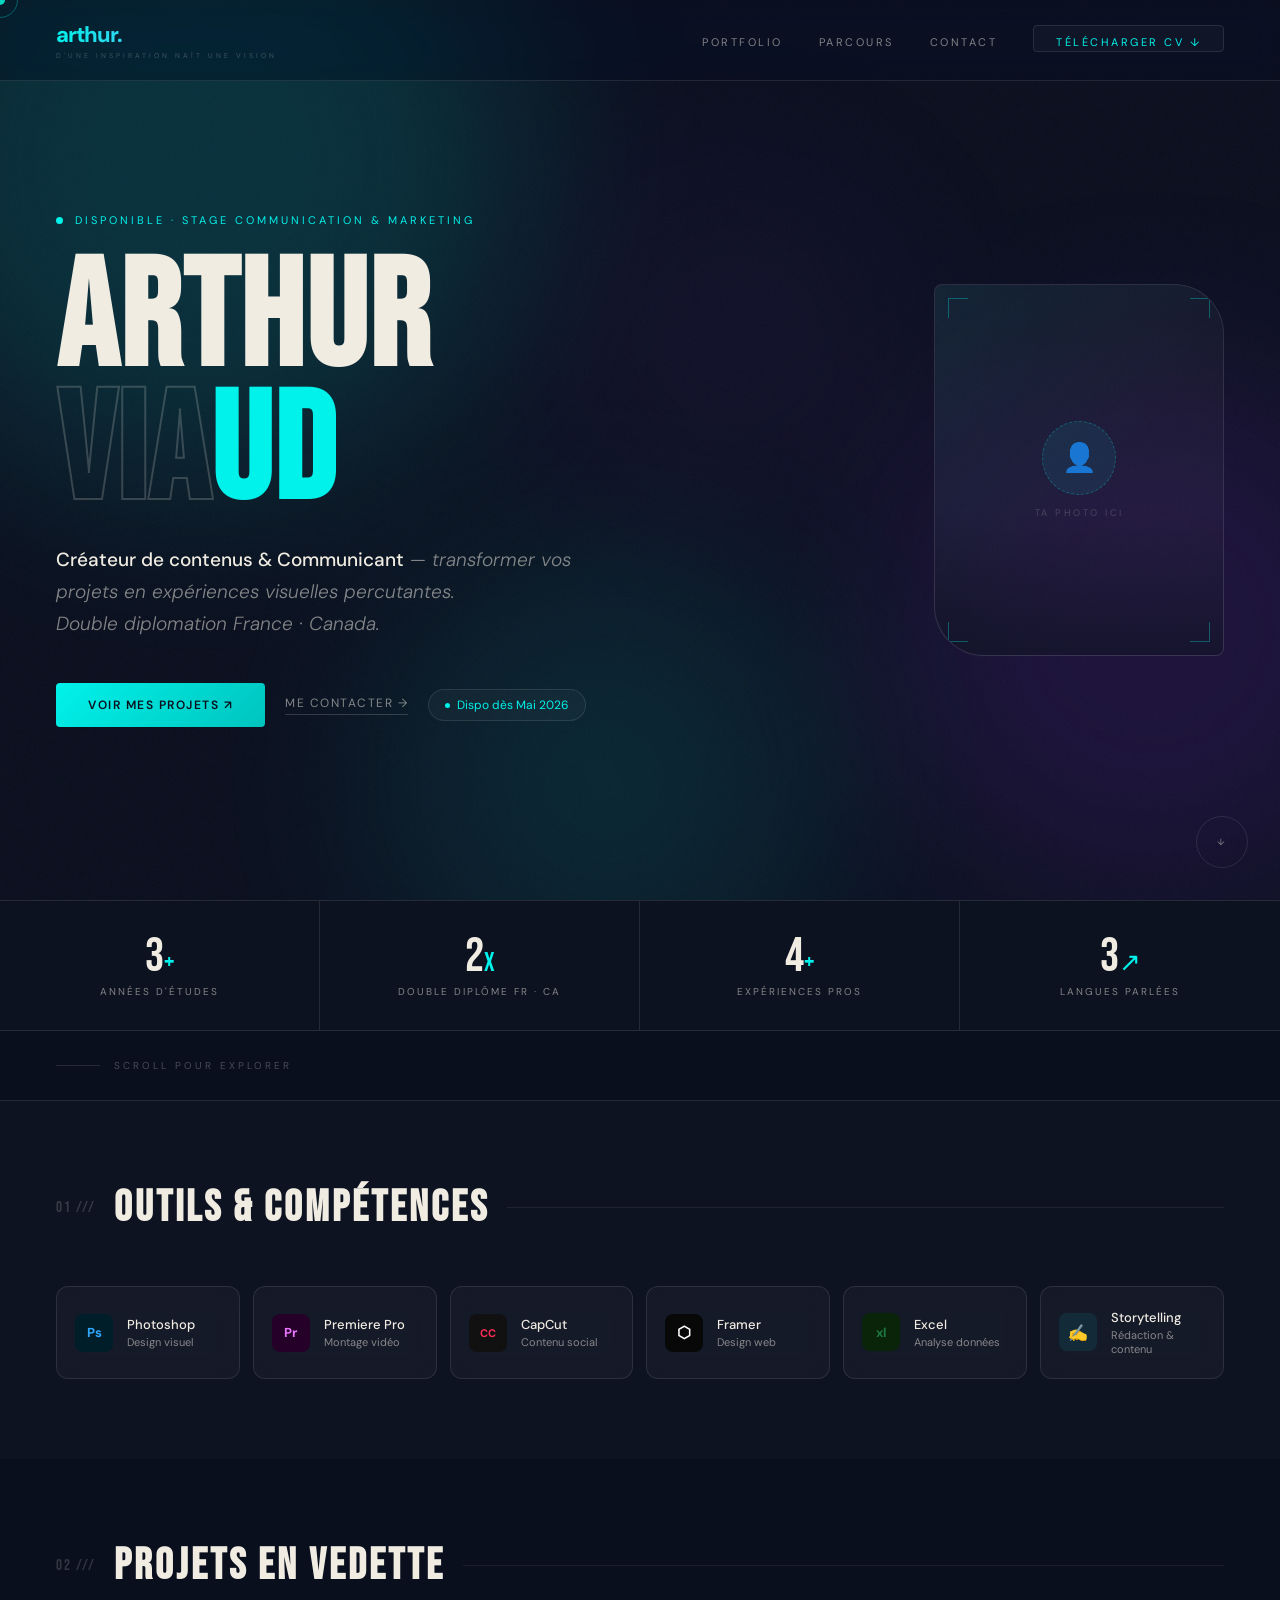
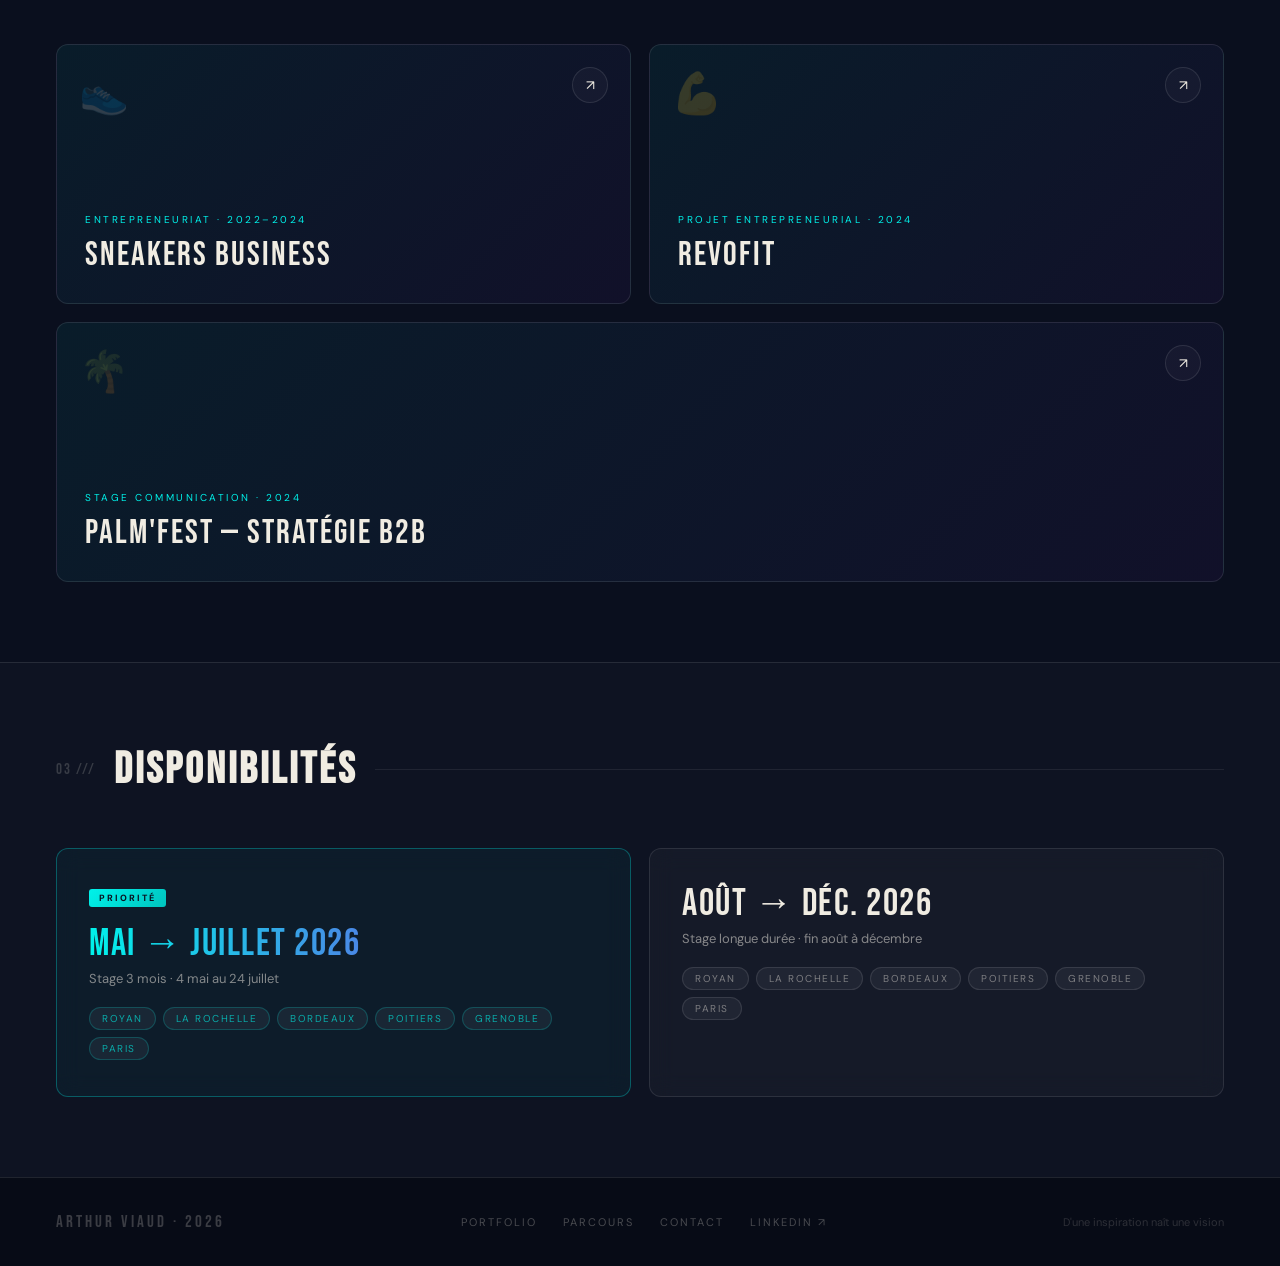
==== index.html @ 606403d3 "Add files via upload" ====
<!DOCTYPE html>
<html lang="fr">
<head>
<script defer src="/_vercel/speed-insights/script.js"></script>
<meta charset="UTF-8">
<meta name="viewport" content="width=device-width, initial-scale=1.0">
<title>Arthur Viaud — Portfolio</title>
<link href="https://fonts.googleapis.com/css2?family=Bebas+Neue&family=DM+Sans:ital,opsz,wght@0,9..40,300;0,9..40,400;0,9..40,500;1,9..40,300&display=swap" rel="stylesheet">
<style>
/* =============================================
   VARIABLES & RESET
============================================= */
*,*::before,*::after{box-sizing:border-box;margin:0;padding:0}
:root{
  --bg:       #0A0F1E;
  --teal:     #00F2EA;
  --mauve:    #8A2BE2;
  --cream:    #F0ECE2;
  --muted:    rgba(240,236,226,0.52);
  --glass-bg: rgba(255,255,255,0.03);
  --glass-bd: 1px solid rgba(255,255,255,0.10);
  --glass-blur: blur(12px);
  --radius:   12px;
}
html{scroll-behavior:smooth}
body{
  background:var(--bg);
  color:var(--cream);
  font-family:'DM Sans',sans-serif;
  min-height:100vh;
  overflow-x:hidden;
  cursor:none;
}

/* =============================================
   CURSOR
============================================= */
.cursor{
  position:fixed;width:10px;height:10px;
  background:var(--teal);border-radius:50%;
  pointer-events:none;z-index:9999;
  transform:translate(-50%,-50%);
  mix-blend-mode:difference;
  transition:width .15s,height .15s;
}
.cursor-ring{
  position:fixed;width:36px;height:36px;
  border:1px solid rgba(0,242,234,0.32);
  border-radius:50%;pointer-events:none;z-index:9998;
  transform:translate(-50%,-50%);
}

/* =============================================
   MESH GRADIENT BACKGROUND
============================================= */
.mesh{
  position:fixed;inset:0;z-index:0;
  overflow:hidden;pointer-events:none;
}
.mesh-blob{
  position:absolute;border-radius:50%;
  filter:blur(100px);opacity:.15;
  animation:meshFloat linear infinite;
}
.mb1{width:640px;height:640px;background:var(--teal);top:-160px;left:-120px;animation-duration:28s}
.mb2{width:540px;height:540px;background:var(--mauve);top:40%;right:-140px;animation-duration:22s;animation-delay:-10s}
.mb3{width:440px;height:440px;background:var(--teal);bottom:-100px;left:30%;animation-duration:35s;animation-delay:-17s;opacity:.10}
.mb4{width:320px;height:320px;background:var(--mauve);top:20%;left:45%;animation-duration:18s;animation-delay:-6s;opacity:.08}
@keyframes meshFloat{
  0%  {transform:translate(0,0) scale(1) rotate(0deg)}
  25% {transform:translate(50px,-70px) scale(1.07) rotate(90deg)}
  50% {transform:translate(-40px,60px) scale(.93) rotate(180deg)}
  75% {transform:translate(65px,30px) scale(1.10) rotate(270deg)}
  100%{transform:translate(0,0) scale(1) rotate(360deg)}
}

/* GRAIN */
.grain{
  position:fixed;inset:0;z-index:1;
  pointer-events:none;opacity:.04;
  background-image:url("data:image/svg+xml,%3Csvg viewBox='0 0 256 256' xmlns='http://www.w3.org/2000/svg'%3E%3Cfilter id='n'%3E%3CfeTurbulence type='fractalNoise' baseFrequency='.85' numOctaves='4' stitchTiles='stitch'/%3E%3C/filter%3E%3Crect width='100%25' height='100%25' filter='url(%23n)'/%3E%3C/svg%3E");
  background-size:180px;
}

/* =============================================
   NAVBAR
============================================= */
nav{
  position:fixed;top:0;left:0;right:0;z-index:500;
  display:flex;align-items:center;justify-content:space-between;
  padding:20px 56px;
  background:rgba(10,15,30,.45);
  backdrop-filter:var(--glass-blur) saturate(1.4);
  border-bottom:var(--glass-bd);
  transition:padding .3s;
}
nav.scrolled{padding:13px 56px}
.logo-block{display:flex;flex-direction:column;gap:2px;text-decoration:none}
.logo-name{
  font-family:'DM Sans',sans-serif;font-size:22px;
  font-weight:800;letter-spacing:-1px;
  background:linear-gradient(105deg,var(--teal),#a78bff,var(--teal));
  background-size:220%;
  -webkit-background-clip:text;-webkit-text-fill-color:transparent;
  background-clip:text;animation:logoShine 5s ease infinite;
}
@keyframes logoShine{0%,100%{background-position:0%}50%{background-position:100%}}
.logo-sub{font-size:7px;letter-spacing:3px;text-transform:uppercase;color:rgba(240,236,226,.25)}
.nav-links{display:flex;gap:36px;list-style:none;align-items:center}
.nav-links a{
  color:var(--muted);text-decoration:none;
  font-size:11px;letter-spacing:2.5px;text-transform:uppercase;
  transition:color .25s;position:relative;padding-bottom:2px;
}
.nav-links a::after{
  content:'';position:absolute;bottom:-3px;left:0;
  width:0;height:1px;background:var(--teal);transition:width .3s;
}
.nav-links a:hover,.nav-links a.active{color:var(--cream)}
.nav-links a:hover::after,.nav-links a.active::after{width:100%}
.nav-links a.active::after{background:linear-gradient(90deg,var(--teal),var(--mauve))}
.nav-cta{
  background:var(--glass-bg);
  border:var(--glass-bd);
  backdrop-filter:var(--glass-blur);
  color:var(--teal)!important;
  padding:9px 22px;border-radius:4px;
  font-size:11px!important;letter-spacing:1.5px;
  transition:background .25s,border-color .25s!important;
}
.nav-cta:hover{
  background:rgba(0,242,234,.12)!important;
  border-color:rgba(0,242,234,.4)!important;
}
.nav-cta::after{display:none!important}
/* Hamburger */
.hamburger{display:none;flex-direction:column;gap:5px;cursor:pointer;background:none;border:none;padding:4px}
.hamburger span{display:block;width:24px;height:1.5px;background:var(--cream);transition:.3s}
.mobile-menu{
  display:none;position:fixed;inset:0;
  background:rgba(10,15,30,.97);backdrop-filter:var(--glass-blur);
  z-index:490;flex-direction:column;align-items:center;justify-content:center;gap:40px;
}
.mobile-menu.open{display:flex}
.mobile-menu a{
  font-family:'Bebas Neue',sans-serif;font-size:56px;
  letter-spacing:3px;color:var(--cream);text-decoration:none;transition:color .25s;
}
.mobile-menu a:hover{color:var(--teal)}
.mob-close{position:absolute;top:28px;right:28px;background:none;border:none;color:var(--muted);font-size:26px;cursor:pointer;opacity:.6}

/* =============================================
   SCROLL INDICATOR (morphing circle)
============================================= */
.scroll-indicator{
  position:fixed;bottom:32px;right:32px;z-index:400;
  width:52px;height:52px;cursor:pointer;
}
.si-track{
  position:absolute;inset:0;border-radius:50%;
  border:1px solid rgba(255,255,255,.1);
}
.si-fill{
  position:absolute;inset:0;border-radius:50%;
  background:conic-gradient(var(--teal) 0%, var(--mauve) var(--pct,0%), transparent var(--pct,0%));
  transition:border-radius .6s ease;
  opacity:.85;
}
.si-label{
  position:absolute;inset:0;display:flex;align-items:center;justify-content:center;
  font-size:9px;letter-spacing:1.5px;text-transform:uppercase;color:var(--muted);
}

/* =============================================
   SCROLL REVEAL
============================================= */
.reveal{
  opacity:0;transform:translateY(32px);
  transition:opacity .7s ease,transform .7s ease;
}
.reveal.visible{opacity:1;transform:translateY(0)}

/* =============================================
   HERO
============================================= */
.hero{
  position:relative;z-index:10;
  min-height:100vh;
  display:flex;align-items:center;
  padding:110px 56px 70px;
}
.hero-wrap{
  max-width:1280px;width:100%;margin:0 auto;
  display:grid;grid-template-columns:1fr 290px;
  gap:72px;align-items:center;
}
.h-eyebrow{
  display:flex;align-items:center;gap:12px;
  margin-bottom:28px;opacity:0;
  animation:riseUp .7s ease forwards .2s;
}
.e-dot{
  width:7px;height:7px;border-radius:50%;
  background:var(--teal);animation:pulseDot 2s ease infinite;
}
@keyframes pulseDot{
  0%,100%{box-shadow:0 0 0 0 rgba(0,242,234,.55)}
  50%{box-shadow:0 0 0 8px rgba(0,242,234,0)}
}
.e-txt{font-size:11px;letter-spacing:3px;text-transform:uppercase;color:var(--teal)}
.hero-name{
  font-family:'Bebas Neue',sans-serif;
  font-size:clamp(84px,12vw,152px);
  line-height:.87;letter-spacing:2px;
  opacity:0;animation:riseUp .85s ease forwards .38s;
}
.hn-solid{color:var(--cream)}
.hn-stroke{-webkit-text-stroke:2px rgba(240,236,226,.2);color:transparent}
.hn-teal{color:var(--teal)}
.hero-tagline{
  font-size:clamp(15px,1.6vw,19px);
  font-weight:300;font-style:italic;
  color:var(--muted);line-height:1.7;
  max-width:520px;margin-top:24px;
  opacity:0;animation:riseUp .85s ease forwards .56s;
}
.hero-tagline strong{font-style:normal;font-weight:500;color:var(--cream)}
.hero-btns{
  margin-top:42px;display:flex;
  align-items:center;gap:20px;flex-wrap:wrap;
  opacity:0;animation:riseUp .85s ease forwards .74s;
}
.btn-primary{
  display:inline-flex;align-items:center;gap:9px;
  background:linear-gradient(135deg,var(--teal),#00c4be);
  color:#0A0F1E;padding:14px 32px;font-size:12px;
  font-weight:600;letter-spacing:1.5px;text-transform:uppercase;
  text-decoration:none;border-radius:4px;border:none;
  transition:transform .22s,box-shadow .3s;cursor:pointer;
  font-family:'DM Sans',sans-serif;
}
.btn-primary:hover{transform:translateY(-3px);box-shadow:0 18px 40px rgba(0,242,234,.25)}
.btn-ghost{
  display:inline-flex;align-items:center;gap:8px;
  color:var(--muted);font-size:12px;letter-spacing:1.5px;
  text-transform:uppercase;text-decoration:none;
  border-bottom:1px solid rgba(240,236,226,.18);
  padding-bottom:3px;transition:color .22s,border-color .22s;
  font-family:'DM Sans',sans-serif;
}
.btn-ghost:hover{color:var(--cream);border-color:rgba(240,236,226,.5)}
.dispo-pill{
  display:inline-flex;align-items:center;gap:7px;
  background:var(--glass-bg);border:var(--glass-bd);
  backdrop-filter:var(--glass-blur);
  padding:7px 16px;border-radius:100px;
  font-size:12px;color:var(--teal);
}
.dp-dot{width:5px;height:5px;border-radius:50%;background:var(--teal);animation:pulseDot 2s ease infinite .4s}

/* PHOTO */
.photo-zone{opacity:0;animation:riseUp .9s ease forwards .48s}
.photo-frame{
  width:100%;aspect-ratio:.78;
  border-radius:8px 50px 8px 50px;
  background:var(--glass-bg);
  border:var(--glass-bd);
  backdrop-filter:var(--glass-blur);
  display:flex;flex-direction:column;align-items:center;justify-content:center;gap:14px;
  position:relative;overflow:hidden;
}
.photo-frame img{
  position:absolute;inset:0;width:100%;height:100%;
  object-fit:cover;object-position:center top;
}
.photo-frame::before{
  content:'';position:absolute;inset:0;
  background:linear-gradient(135deg,rgba(0,242,234,.06),transparent 55%);
  z-index:1;pointer-events:none;
}
.photo-frame::after{
  content:'';position:absolute;bottom:0;left:0;right:0;height:38%;
  background:linear-gradient(to top,rgba(10,15,30,.55),transparent);
  z-index:1;pointer-events:none;
}
.ph-ph{display:flex;flex-direction:column;align-items:center;gap:12px;z-index:2}
.ph-icon{
  width:74px;height:74px;border-radius:50%;
  background:rgba(0,242,234,.08);
  border:1px dashed rgba(0,242,234,.28);
  display:flex;align-items:center;justify-content:center;font-size:28px;
}
.ph-lbl{font-size:9.5px;letter-spacing:2.5px;text-transform:uppercase;color:rgba(240,236,226,.2)}
.corner{position:absolute;width:20px;height:20px;border-color:var(--teal);border-style:solid;opacity:.32;z-index:2}
.c-tl{top:13px;left:13px;border-width:1px 0 0 1px}
.c-tr{top:13px;right:13px;border-width:1px 1px 0 0}
.c-bl{bottom:13px;left:13px;border-width:0 0 1px 1px}
.c-br{bottom:13px;right:13px;border-width:0 1px 1px 0}

/* =============================================
   STATS BAR
============================================= */
.stats-bar{
  position:relative;z-index:10;
  display:grid;grid-template-columns:repeat(4,1fr);
  border-top:var(--glass-bd);border-bottom:var(--glass-bd);
  background:rgba(255,255,255,.015);
  opacity:0;animation:riseUp .8s ease forwards .92s;
}
.stat-item{
  padding:32px 0;text-align:center;
  border-right:var(--glass-bd);
}
.stat-item:last-child{border-right:none}
.stat-n{
  font-family:'Bebas Neue',sans-serif;font-size:48px;line-height:1;color:var(--cream);
}
.stat-n em{font-style:normal;font-size:26px;color:var(--teal)}
.stat-l{font-size:10px;letter-spacing:2px;text-transform:uppercase;color:var(--muted);margin-top:4px}

/* =============================================
   SCROLL CARET
============================================= */
.scroll-caret{
  position:relative;z-index:10;padding:28px 56px;
  display:flex;align-items:center;gap:14px;
  opacity:0;animation:riseUp .8s ease forwards 1.1s;
}
.sc-line{
  width:44px;height:1px;background:rgba(240,236,226,.12);
  position:relative;overflow:hidden;
}
.sc-line::after{
  content:'';position:absolute;top:0;left:-100%;
  width:100%;height:1px;background:var(--teal);animation:lineSweep 2.6s ease infinite;
}
@keyframes lineSweep{0%{left:-100%}50%{left:100%}100%{left:100%}}
.sc-lbl{font-size:10px;letter-spacing:3px;text-transform:uppercase;color:rgba(240,236,226,.27)}

/* =============================================
   SECTION UTILITY
============================================= */
.section{position:relative;z-index:10;padding:80px 56px}
.s-alt{background:rgba(255,255,255,.018);border-top:var(--glass-bd)}
.s-head{display:flex;align-items:center;gap:18px;margin-bottom:52px}
.s-num{font-family:'Bebas Neue',sans-serif;font-size:15px;color:rgba(240,236,226,.18);letter-spacing:2px}
.s-title{font-family:'Bebas Neue',sans-serif;font-size:44px;letter-spacing:3px}
.s-rule{flex:1;height:1px;background:rgba(255,255,255,.07)}

/* =============================================
   GLASSMORPHISM CARD
============================================= */
.glass-card{
  background:var(--glass-bg);
  border:var(--glass-bd);
  backdrop-filter:var(--glass-blur);
  border-radius:var(--radius);
  padding:28px 26px;
  transition:background .3s,border-color .3s,transform .3s;
}
.glass-card:hover{
  background:rgba(255,255,255,.05);
  border-color:rgba(0,242,234,.25);
  transform:translateY(-4px);
}

/* =============================================
   TOOLS GRID
============================================= */
.tools-grid{display:grid;grid-template-columns:repeat(auto-fill,minmax(170px,1fr));gap:13px}
.tool-card{
  display:flex;align-items:center;gap:14px;padding:22px 18px;
}
.tl{
  width:38px;height:38px;border-radius:8px;
  display:flex;align-items:center;justify-content:center;
  font-weight:700;font-size:13px;flex-shrink:0;
}
.tl-ps{background:#001e2a;color:#31a8ff}
.tl-pr{background:#250028;color:#ea77ff}
.tl-cc{background:#111;color:#fe2c55;font-size:11px}
.tl-fr{background:#080808;color:#fff;font-size:16px}
.tl-xl{background:#0a240a;color:#1d7a42}
.tl-st{background:rgba(0,242,234,.08);color:var(--teal);font-size:16px}
.tool-name{font-size:13px;font-weight:500;color:var(--cream)}
.tool-cat{font-size:11px;color:var(--muted);margin-top:2px}

/* =============================================
   DISPO CARDS
============================================= */
.dispo-grid{display:grid;grid-template-columns:1fr 1fr;gap:18px}
.dispo-card{padding:36px 32px}
.dispo-card.prime{border-color:rgba(0,242,234,.3);background:rgba(0,242,234,.04)}
.d-badge{
  display:inline-block;background:linear-gradient(135deg,var(--teal),#00c4be);
  color:#0A0F1E;font-size:9px;letter-spacing:2px;
  text-transform:uppercase;font-weight:700;padding:3px 10px;
  border-radius:3px;margin-bottom:18px;
}
.d-date{
  font-family:'Bebas Neue',sans-serif;font-size:38px;
  letter-spacing:1.5px;line-height:1;color:var(--cream);
}
.dispo-card.prime .d-date{
  background:linear-gradient(90deg,var(--teal),var(--mauve));
  -webkit-background-clip:text;-webkit-text-fill-color:transparent;background-clip:text;
}
.d-dur{font-size:13px;color:var(--muted);margin-top:6px;line-height:1.5}
.d-locs{margin-top:18px;display:flex;flex-wrap:wrap;gap:7px}
.loc-tag{
  font-size:10px;letter-spacing:1.5px;text-transform:uppercase;
  padding:4px 12px;border-radius:100px;
  background:rgba(255,255,255,.05);
  color:rgba(240,236,226,.45);
  border:var(--glass-bd);
}
.dispo-card.prime .loc-tag{border-color:rgba(0,242,234,.2);color:rgba(0,242,234,.65)}

/* =============================================
   PORTFOLIO TEASER (project cards on home)
============================================= */
.proj-grid{display:grid;grid-template-columns:1fr 1fr;gap:18px}
.proj-card{
  position:relative;overflow:hidden;
  min-height:260px;border-radius:var(--radius);
  display:flex;flex-direction:column;justify-content:flex-end;
  padding:28px;cursor:pointer;
  background:linear-gradient(135deg,rgba(0,242,234,.06),rgba(138,43,226,.06));
  border:var(--glass-bd);transition:transform .3s,border-color .3s;
  text-decoration:none;
}
.proj-card:hover{transform:translateY(-5px);border-color:rgba(0,242,234,.25)}
.proj-card:nth-child(3){grid-column:1/-1}
.proj-tag{font-size:10px;letter-spacing:2.5px;text-transform:uppercase;color:var(--teal);margin-bottom:8px}
.proj-title{font-family:'Bebas Neue',sans-serif;font-size:34px;letter-spacing:2px;color:var(--cream)}
.proj-arrow{
  position:absolute;top:22px;right:22px;
  width:36px;height:36px;border-radius:50%;
  border:var(--glass-bd);display:flex;align-items:center;justify-content:center;
  font-size:14px;color:var(--cream);background:var(--glass-bg);
  transition:background .25s,border-color .25s;
}
.proj-card:hover .proj-arrow{background:var(--teal);border-color:var(--teal);color:#0A0F1E}
.proj-emoji{position:absolute;top:22px;left:22px;font-size:40px;opacity:.18}

/* =============================================
   FOOTER
============================================= */
footer{
  position:relative;z-index:10;padding:34px 56px;
  border-top:var(--glass-bd);
  display:flex;justify-content:space-between;align-items:center;
  background:rgba(0,0,0,.25);
}
.f-logo{font-family:'Bebas Neue',sans-serif;font-size:17px;letter-spacing:3px;color:rgba(240,236,226,.22)}
.f-links{display:flex;gap:26px}
.f-links a{font-size:11px;letter-spacing:2px;text-transform:uppercase;color:rgba(240,236,226,.28);text-decoration:none;transition:color .22s}
.f-links a:hover{color:var(--teal)}
.f-copy{font-size:11px;color:rgba(240,236,226,.16)}

@keyframes riseUp{from{opacity:0;transform:translateY(30px)}to{opacity:1;transform:translateY(0)}}

/* =============================================
   RESPONSIVE
============================================= */
@media(max-width:900px){
  nav{padding:16px 24px}
  .nav-links{display:none}
  .hamburger{display:flex}
  .hero{padding:90px 24px 52px}
  .hero-wrap{grid-template-columns:1fr;gap:44px}
  .photo-zone{max-width:260px;margin:0 auto}
  .stats-bar{grid-template-columns:repeat(2,1fr)}
  .stat-item{border-bottom:var(--glass-bd)}
  .stat-item:nth-child(odd){border-right:var(--glass-bd)}
  .stat-item:nth-child(even){border-right:none}
  .section{padding:60px 24px}
  .dispo-grid,.proj-grid{grid-template-columns:1fr}
  .proj-card:nth-child(3){grid-column:auto}
  footer{flex-direction:column;gap:14px;text-align:center;padding:26px 24px}
  .scroll-caret{padding:22px 24px}
  nav.scrolled{padding:12px 24px}
}
</style>
</head>
<body>

<div class="cursor" id="cur"></div>
<div class="cursor-ring" id="ring"></div>
<div class="mesh">
  <div class="mesh-blob mb1"></div><div class="mesh-blob mb2"></div>
  <div class="mesh-blob mb3"></div><div class="mesh-blob mb4"></div>
</div>
<div class="grain"></div>

<!-- SCROLL INDICATOR -->
<div class="scroll-indicator" id="scrollInd" title="Haut de page">
  <div class="si-track"></div>
  <div class="si-fill" id="siFill"></div>
  <div class="si-label" id="siLabel">↑</div>
</div>

<!-- MOBILE MENU -->
<div class="mobile-menu" id="mobileMenu">
  <button class="mob-close" onclick="closeMob()">✕</button>
  <a href="portfolio.html" onclick="closeMob()">Portfolio</a>
  <a href="parcours.html" onclick="closeMob()">Parcours</a>
  <a href="contact.html" onclick="closeMob()">Contact</a>
</div>

<!-- NAV -->
<nav id="nav">
  <a href="index.html" class="logo-block">
    <span class="logo-name">arthur.</span>
    <span class="logo-sub">D'une inspiration naît une vision</span>
  </a>
  <ul class="nav-links">
    <li><a href="portfolio.html">Portfolio</a></li>
    <li><a href="parcours.html">Parcours</a></li>
    <li><a href="contact.html">Contact</a></li>
    <li><a href="cv-arthur-viaud.pdf" class="nav-cta" download>Télécharger CV ↓</a></li>
  </ul>
  <button class="hamburger" onclick="toggleMob()">
    <span></span><span></span><span></span>
  </button>
</nav>

<!-- ==================== HERO ==================== -->
<section class="hero">
  <div class="hero-wrap">
    <div>
      <div class="h-eyebrow">
        <div class="e-dot"></div>
        <span class="e-txt">Disponible · Stage Communication & Marketing</span>
      </div>
      <h1 class="hero-name">
        <span class="hn-solid">Arthur</span><br>
        <span class="hn-stroke">Via</span><span class="hn-teal">ud</span>
      </h1>
      <p class="hero-tagline">
        <strong>Créateur de contenus & Communicant</strong> — transformer vos projets
        en expériences visuelles percutantes.<br>Double diplomation France · Canada.
      </p>
      <div class="hero-btns">
        <a href="portfolio.html" class="btn-primary">Voir mes projets ↗</a>
        <a href="contact.html" class="btn-ghost">Me contacter →</a>
        <div class="dispo-pill"><div class="dp-dot"></div>Dispo dès Mai 2026</div>
      </div>
    </div>
    <!-- PHOTO ZONE — remplace le commentaire par <img src="ta-photo.jpg" alt="Arthur Viaud"> -->
    <div class="photo-zone">
      <div class="photo-frame">
        <div class="corner c-tl"></div><div class="corner c-tr"></div>
        <div class="corner c-bl"></div><div class="corner c-br"></div>
        <div class="ph-ph">
          <div class="ph-icon">👤</div>
          <span class="ph-lbl">Ta photo ici</span>
        </div>
      </div>
    </div>
  </div>
</section>

<!-- STATS -->
<div class="stats-bar">
  <div class="stat-item"><div class="stat-n">3<em>+</em></div><div class="stat-l">Années d'études</div></div>
  <div class="stat-item"><div class="stat-n">2<em>x</em></div><div class="stat-l">Double diplôme FR · CA</div></div>
  <div class="stat-item"><div class="stat-n">4<em>+</em></div><div class="stat-l">Expériences pros</div></div>
  <div class="stat-item"><div class="stat-n">3<em>↗</em></div><div class="stat-l">Langues parlées</div></div>
</div>
<div class="scroll-caret"><div class="sc-line"></div><span class="sc-lbl">Scroll pour explorer</span></div>

<!-- ==================== OUTILS ==================== -->
<section class="section s-alt">
  <div class="s-head">
    <span class="s-num">01 ///</span>
    <h2 class="s-title">Outils & Compétences</h2>
    <div class="s-rule"></div>
  </div>
  <div class="tools-grid">
    <div class="glass-card tool-card reveal"><div class="tl tl-ps">Ps</div><div><div class="tool-name">Photoshop</div><div class="tool-cat">Design visuel</div></div></div>
    <div class="glass-card tool-card reveal"><div class="tl tl-pr">Pr</div><div><div class="tool-name">Premiere Pro</div><div class="tool-cat">Montage vidéo</div></div></div>
    <div class="glass-card tool-card reveal"><div class="tl tl-cc">CC</div><div><div class="tool-name">CapCut</div><div class="tool-cat">Contenu social</div></div></div>
    <div class="glass-card tool-card reveal"><div class="tl tl-fr">⬡</div><div><div class="tool-name">Framer</div><div class="tool-cat">Design web</div></div></div>
    <div class="glass-card tool-card reveal"><div class="tl tl-xl">xl</div><div><div class="tool-name">Excel</div><div class="tool-cat">Analyse données</div></div></div>
    <div class="glass-card tool-card reveal"><div class="tl tl-st">✍</div><div><div class="tool-name">Storytelling</div><div class="tool-cat">Rédaction & contenu</div></div></div>
  </div>
</section>

<!-- ==================== PROJETS TEASER ==================== -->
<section class="section">
  <div class="s-head">
    <span class="s-num">02 ///</span>
    <h2 class="s-title">Projets en Vedette</h2>
    <div class="s-rule"></div>
  </div>
  <div class="proj-grid">
    <a href="projet-sneakers.html" class="proj-card reveal">
      <div class="proj-emoji">👟</div>
      <div class="proj-arrow">↗</div>
      <div class="proj-tag">Entrepreneuriat · 2022–2024</div>
      <div class="proj-title">Sneakers Business</div>
    </a>
    <a href="projet-revofit.html" class="proj-card reveal">
      <div class="proj-emoji">💪</div>
      <div class="proj-arrow">↗</div>
      <div class="proj-tag">Projet Entrepreneurial · 2024</div>
      <div class="proj-title">RevoFit</div>
    </a>
    <a href="projet-palmfest.html" class="proj-card reveal">
      <div class="proj-emoji">🌴</div>
      <div class="proj-arrow">↗</div>
      <div class="proj-tag">Stage Communication · 2024</div>
      <div class="proj-title">Palm'Fest — Stratégie B2B</div>
    </a>
  </div>
</section>

<!-- ==================== DISPONIBILITÉS ==================== -->
<section class="section s-alt">
  <div class="s-head">
    <span class="s-num">03 ///</span>
    <h2 class="s-title">Disponibilités</h2>
    <div class="s-rule"></div>
  </div>
  <div class="dispo-grid">
    <div class="glass-card dispo-card prime reveal">
      <div class="d-badge">Priorité</div>
      <div class="d-date">Mai → Juillet 2026</div>
      <div class="d-dur">Stage 3 mois · 4 mai au 24 juillet</div>
      <div class="d-locs">
        <span class="loc-tag">Royan</span><span class="loc-tag">La Rochelle</span>
        <span class="loc-tag">Bordeaux</span><span class="loc-tag">Poitiers</span>
        <span class="loc-tag">Grenoble</span><span class="loc-tag">Paris</span>
      </div>
    </div>
    <div class="glass-card dispo-card reveal">
      <div class="d-date">Août → Déc. 2026</div>
      <div class="d-dur">Stage longue durée · fin août à décembre</div>
      <div class="d-locs">
        <span class="loc-tag">Royan</span><span class="loc-tag">La Rochelle</span>
        <span class="loc-tag">Bordeaux</span><span class="loc-tag">Poitiers</span>
        <span class="loc-tag">Grenoble</span><span class="loc-tag">Paris</span>
      </div>
    </div>
  </div>
</section>

<!-- FOOTER -->
<footer>
  <div class="f-logo">Arthur Viaud · 2026</div>
  <div class="f-links">
    <a href="portfolio.html">Portfolio</a>
    <a href="parcours.html">Parcours</a>
    <a href="contact.html">Contact</a>
    <a href="https://linkedin.com" target="_blank">LinkedIn ↗</a>
  </div>
  <div class="f-copy">D'une inspiration naît une vision</div>
</footer>

<script>
/* --- Cursor --- */
const cur=document.getElementById('cur'),ring=document.getElementById('ring');
let mx=0,my=0,rx=0,ry=0;
document.addEventListener('mousemove',e=>{mx=e.clientX;my=e.clientY;cur.style.left=mx+'px';cur.style.top=my+'px'});
(function loop(){rx+=(mx-rx)*.11;ry+=(my-ry)*.11;ring.style.left=rx+'px';ring.style.top=ry+'px';requestAnimationFrame(loop)})();
document.querySelectorAll('a,button,.glass-card,.proj-card').forEach(el=>{
  el.addEventListener('mouseenter',()=>{cur.style.width='18px';cur.style.height='18px'});
  el.addEventListener('mouseleave',()=>{cur.style.width='10px';cur.style.height='10px'});
});

/* --- Nav shrink --- */
window.addEventListener('scroll',()=>{document.getElementById('nav').classList.toggle('scrolled',scrollY>60)});

/* --- Scroll indicator (morphing circle) --- */
const siFill=document.getElementById('siFill');
const siLabel=document.getElementById('siLabel');
const siEl=document.getElementById('scrollInd');
function updateScrollInd(){
  const pct=Math.min(100,(scrollY/(document.documentElement.scrollHeight-innerHeight))*100);
  siFill.style.setProperty('--pct',pct+'%');
  const r1=50,r2=30+pct*.2,r3=40+Math.sin(pct/8)*12,r4=38+Math.cos(pct/6)*10;
  siFill.style.borderRadius=`${r1}% ${100-r1}% ${r2}% ${100-r2}% / ${r3}% ${r4}% ${100-r4}% ${100-r3}%`;
  siLabel.textContent=pct<5?'↓':Math.round(pct)+'%';
}
window.addEventListener('scroll',updateScrollInd);
siEl.addEventListener('click',()=>window.scrollTo({top:0,behavior:'smooth'}));

/* --- Mobile menu --- */
function toggleMob(){document.getElementById('mobileMenu').classList.toggle('open')}
function closeMob(){document.getElementById('mobileMenu').classList.remove('open')}

/* --- Scroll reveal --- */
const obs=new IntersectionObserver(entries=>{
  entries.forEach((e,i)=>{if(e.isIntersecting)setTimeout(()=>e.target.classList.add('visible'),i*80)});
},{threshold:.12});
document.querySelectorAll('.reveal').forEach(el=>obs.observe(el));
</script>
</body>
</html>
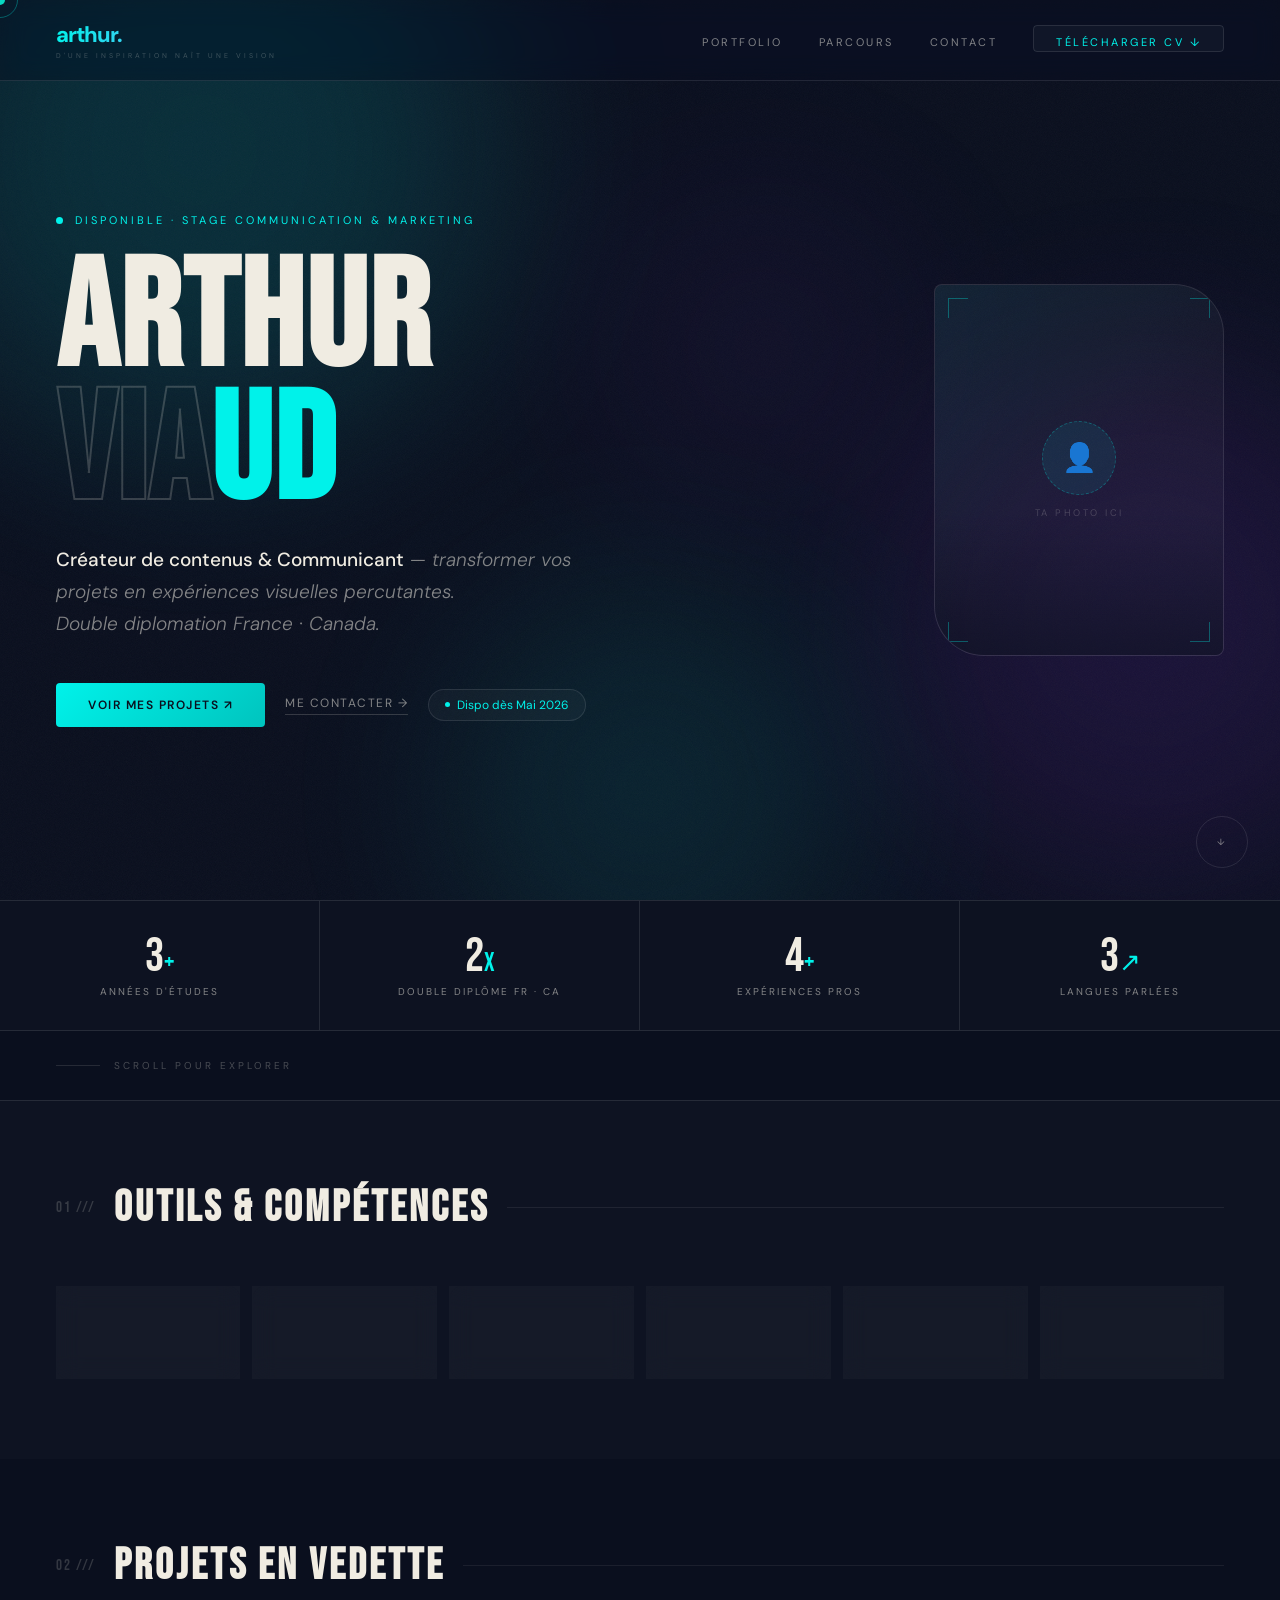
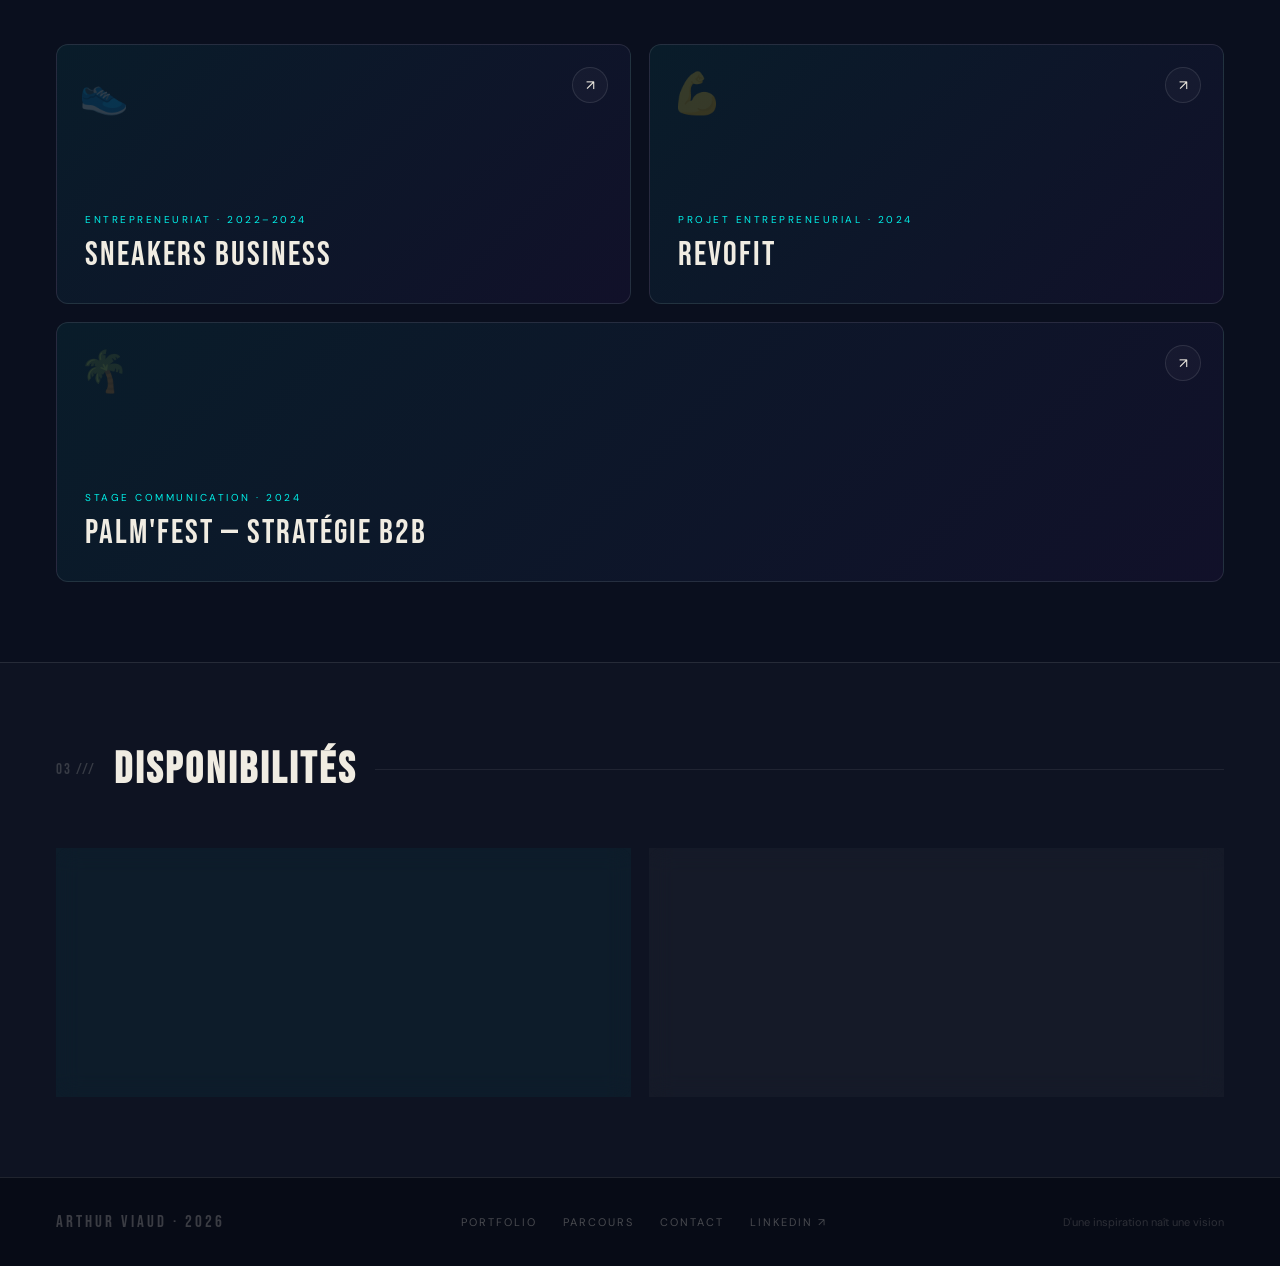
==== commit a4b92163: "Phase 1 — Architecture : shared.css/js + portfolio.html - Créé shared.css : variables, cursor, mesh," ====
--- a/index.html
+++ b/index.html
@@ -6,179 +6,8 @@
 <meta name="viewport" content="width=device-width, initial-scale=1.0">
 <title>Arthur Viaud — Portfolio</title>
 <link href="https://fonts.googleapis.com/css2?family=Bebas+Neue&family=DM+Sans:ital,opsz,wght@0,9..40,300;0,9..40,400;0,9..40,500;1,9..40,300&display=swap" rel="stylesheet">
+<link rel="stylesheet" href="shared.css">
 <style>
-/* =============================================
-   VARIABLES & RESET
-============================================= */
-*,*::before,*::after{box-sizing:border-box;margin:0;padding:0}
-:root{
-  --bg:       #0A0F1E;
-  --teal:     #00F2EA;
-  --mauve:    #8A2BE2;
-  --cream:    #F0ECE2;
-  --muted:    rgba(240,236,226,0.52);
-  --glass-bg: rgba(255,255,255,0.03);
-  --glass-bd: 1px solid rgba(255,255,255,0.10);
-  --glass-blur: blur(12px);
-  --radius:   12px;
-}
-html{scroll-behavior:smooth}
-body{
-  background:var(--bg);
-  color:var(--cream);
-  font-family:'DM Sans',sans-serif;
-  min-height:100vh;
-  overflow-x:hidden;
-  cursor:none;
-}
-
-/* =============================================
-   CURSOR
-============================================= */
-.cursor{
-  position:fixed;width:10px;height:10px;
-  background:var(--teal);border-radius:50%;
-  pointer-events:none;z-index:9999;
-  transform:translate(-50%,-50%);
-  mix-blend-mode:difference;
-  transition:width .15s,height .15s;
-}
-.cursor-ring{
-  position:fixed;width:36px;height:36px;
-  border:1px solid rgba(0,242,234,0.32);
-  border-radius:50%;pointer-events:none;z-index:9998;
-  transform:translate(-50%,-50%);
-}
-
-/* =============================================
-   MESH GRADIENT BACKGROUND
-============================================= */
-.mesh{
-  position:fixed;inset:0;z-index:0;
-  overflow:hidden;pointer-events:none;
-}
-.mesh-blob{
-  position:absolute;border-radius:50%;
-  filter:blur(100px);opacity:.15;
-  animation:meshFloat linear infinite;
-}
-.mb1{width:640px;height:640px;background:var(--teal);top:-160px;left:-120px;animation-duration:28s}
-.mb2{width:540px;height:540px;background:var(--mauve);top:40%;right:-140px;animation-duration:22s;animation-delay:-10s}
-.mb3{width:440px;height:440px;background:var(--teal);bottom:-100px;left:30%;animation-duration:35s;animation-delay:-17s;opacity:.10}
-.mb4{width:320px;height:320px;background:var(--mauve);top:20%;left:45%;animation-duration:18s;animation-delay:-6s;opacity:.08}
-@keyframes meshFloat{
-  0%  {transform:translate(0,0) scale(1) rotate(0deg)}
-  25% {transform:translate(50px,-70px) scale(1.07) rotate(90deg)}
-  50% {transform:translate(-40px,60px) scale(.93) rotate(180deg)}
-  75% {transform:translate(65px,30px) scale(1.10) rotate(270deg)}
-  100%{transform:translate(0,0) scale(1) rotate(360deg)}
-}
-
-/* GRAIN */
-.grain{
-  position:fixed;inset:0;z-index:1;
-  pointer-events:none;opacity:.04;
-  background-image:url("data:image/svg+xml,%3Csvg viewBox='0 0 256 256' xmlns='http://www.w3.org/2000/svg'%3E%3Cfilter id='n'%3E%3CfeTurbulence type='fractalNoise' baseFrequency='.85' numOctaves='4' stitchTiles='stitch'/%3E%3C/filter%3E%3Crect width='100%25' height='100%25' filter='url(%23n)'/%3E%3C/svg%3E");
-  background-size:180px;
-}
-
-/* =============================================
-   NAVBAR
-============================================= */
-nav{
-  position:fixed;top:0;left:0;right:0;z-index:500;
-  display:flex;align-items:center;justify-content:space-between;
-  padding:20px 56px;
-  background:rgba(10,15,30,.45);
-  backdrop-filter:var(--glass-blur) saturate(1.4);
-  border-bottom:var(--glass-bd);
-  transition:padding .3s;
-}
-nav.scrolled{padding:13px 56px}
-.logo-block{display:flex;flex-direction:column;gap:2px;text-decoration:none}
-.logo-name{
-  font-family:'DM Sans',sans-serif;font-size:22px;
-  font-weight:800;letter-spacing:-1px;
-  background:linear-gradient(105deg,var(--teal),#a78bff,var(--teal));
-  background-size:220%;
-  -webkit-background-clip:text;-webkit-text-fill-color:transparent;
-  background-clip:text;animation:logoShine 5s ease infinite;
-}
-@keyframes logoShine{0%,100%{background-position:0%}50%{background-position:100%}}
-.logo-sub{font-size:7px;letter-spacing:3px;text-transform:uppercase;color:rgba(240,236,226,.25)}
-.nav-links{display:flex;gap:36px;list-style:none;align-items:center}
-.nav-links a{
-  color:var(--muted);text-decoration:none;
-  font-size:11px;letter-spacing:2.5px;text-transform:uppercase;
-  transition:color .25s;position:relative;padding-bottom:2px;
-}
-.nav-links a::after{
-  content:'';position:absolute;bottom:-3px;left:0;
-  width:0;height:1px;background:var(--teal);transition:width .3s;
-}
-.nav-links a:hover,.nav-links a.active{color:var(--cream)}
-.nav-links a:hover::after,.nav-links a.active::after{width:100%}
-.nav-links a.active::after{background:linear-gradient(90deg,var(--teal),var(--mauve))}
-.nav-cta{
-  background:var(--glass-bg);
-  border:var(--glass-bd);
-  backdrop-filter:var(--glass-blur);
-  color:var(--teal)!important;
-  padding:9px 22px;border-radius:4px;
-  font-size:11px!important;letter-spacing:1.5px;
-  transition:background .25s,border-color .25s!important;
-}
-.nav-cta:hover{
-  background:rgba(0,242,234,.12)!important;
-  border-color:rgba(0,242,234,.4)!important;
-}
-.nav-cta::after{display:none!important}
-/* Hamburger */
-.hamburger{display:none;flex-direction:column;gap:5px;cursor:pointer;background:none;border:none;padding:4px}
-.hamburger span{display:block;width:24px;height:1.5px;background:var(--cream);transition:.3s}
-.mobile-menu{
-  display:none;position:fixed;inset:0;
-  background:rgba(10,15,30,.97);backdrop-filter:var(--glass-blur);
-  z-index:490;flex-direction:column;align-items:center;justify-content:center;gap:40px;
-}
-.mobile-menu.open{display:flex}
-.mobile-menu a{
-  font-family:'Bebas Neue',sans-serif;font-size:56px;
-  letter-spacing:3px;color:var(--cream);text-decoration:none;transition:color .25s;
-}
-.mobile-menu a:hover{color:var(--teal)}
-.mob-close{position:absolute;top:28px;right:28px;background:none;border:none;color:var(--muted);font-size:26px;cursor:pointer;opacity:.6}
-
-/* =============================================
-   SCROLL INDICATOR (morphing circle)
-============================================= */
-.scroll-indicator{
-  position:fixed;bottom:32px;right:32px;z-index:400;
-  width:52px;height:52px;cursor:pointer;
-}
-.si-track{
-  position:absolute;inset:0;border-radius:50%;
-  border:1px solid rgba(255,255,255,.1);
-}
-.si-fill{
-  position:absolute;inset:0;border-radius:50%;
-  background:conic-gradient(var(--teal) 0%, var(--mauve) var(--pct,0%), transparent var(--pct,0%));
-  transition:border-radius .6s ease;
-  opacity:.85;
-}
-.si-label{
-  position:absolute;inset:0;display:flex;align-items:center;justify-content:center;
-  font-size:9px;letter-spacing:1.5px;text-transform:uppercase;color:var(--muted);
-}
-
-/* =============================================
-   SCROLL REVEAL
-============================================= */
-.reveal{
-  opacity:0;transform:translateY(32px);
-  transition:opacity .7s ease,transform .7s ease;
-}
-.reveal.visible{opacity:1;transform:translateY(0)}
 
 /* =============================================
    HERO
@@ -230,25 +59,6 @@
   align-items:center;gap:20px;flex-wrap:wrap;
   opacity:0;animation:riseUp .85s ease forwards .74s;
 }
-.btn-primary{
-  display:inline-flex;align-items:center;gap:9px;
-  background:linear-gradient(135deg,var(--teal),#00c4be);
-  color:#0A0F1E;padding:14px 32px;font-size:12px;
-  font-weight:600;letter-spacing:1.5px;text-transform:uppercase;
-  text-decoration:none;border-radius:4px;border:none;
-  transition:transform .22s,box-shadow .3s;cursor:pointer;
-  font-family:'DM Sans',sans-serif;
-}
-.btn-primary:hover{transform:translateY(-3px);box-shadow:0 18px 40px rgba(0,242,234,.25)}
-.btn-ghost{
-  display:inline-flex;align-items:center;gap:8px;
-  color:var(--muted);font-size:12px;letter-spacing:1.5px;
-  text-transform:uppercase;text-decoration:none;
-  border-bottom:1px solid rgba(240,236,226,.18);
-  padding-bottom:3px;transition:color .22s,border-color .22s;
-  font-family:'DM Sans',sans-serif;
-}
-.btn-ghost:hover{color:var(--cream);border-color:rgba(240,236,226,.5)}
 .dispo-pill{
   display:inline-flex;align-items:center;gap:7px;
   background:var(--glass-bg);border:var(--glass-bd);
@@ -444,29 +254,9 @@
 .proj-emoji{position:absolute;top:22px;left:22px;font-size:40px;opacity:.18}
 
 /* =============================================
-   FOOTER
-============================================= */
-footer{
-  position:relative;z-index:10;padding:34px 56px;
-  border-top:var(--glass-bd);
-  display:flex;justify-content:space-between;align-items:center;
-  background:rgba(0,0,0,.25);
-}
-.f-logo{font-family:'Bebas Neue',sans-serif;font-size:17px;letter-spacing:3px;color:rgba(240,236,226,.22)}
-.f-links{display:flex;gap:26px}
-.f-links a{font-size:11px;letter-spacing:2px;text-transform:uppercase;color:rgba(240,236,226,.28);text-decoration:none;transition:color .22s}
-.f-links a:hover{color:var(--teal)}
-.f-copy{font-size:11px;color:rgba(240,236,226,.16)}
-
-@keyframes riseUp{from{opacity:0;transform:translateY(30px)}to{opacity:1;transform:translateY(0)}}
-
-/* =============================================
    RESPONSIVE
 ============================================= */
-@media(max-width:900px){
-  nav{padding:16px 24px}
-  .nav-links{display:none}
-  .hamburger{display:flex}
+@media(max-width:960px){
   .hero{padding:90px 24px 52px}
   .hero-wrap{grid-template-columns:1fr;gap:44px}
   .photo-zone{max-width:260px;margin:0 auto}
@@ -477,9 +267,7 @@
   .section{padding:60px 24px}
   .dispo-grid,.proj-grid{grid-template-columns:1fr}
   .proj-card:nth-child(3){grid-column:auto}
-  footer{flex-direction:column;gap:14px;text-align:center;padding:26px 24px}
   .scroll-caret{padding:22px 24px}
-  nav.scrolled{padding:12px 24px}
 }
 </style>
 </head>
@@ -658,43 +446,6 @@
   <div class="f-copy">D'une inspiration naît une vision</div>
 </footer>
 
-<script>
-/* --- Cursor --- */
-const cur=document.getElementById('cur'),ring=document.getElementById('ring');
-let mx=0,my=0,rx=0,ry=0;
-document.addEventListener('mousemove',e=>{mx=e.clientX;my=e.clientY;cur.style.left=mx+'px';cur.style.top=my+'px'});
-(function loop(){rx+=(mx-rx)*.11;ry+=(my-ry)*.11;ring.style.left=rx+'px';ring.style.top=ry+'px';requestAnimationFrame(loop)})();
-document.querySelectorAll('a,button,.glass-card,.proj-card').forEach(el=>{
-  el.addEventListener('mouseenter',()=>{cur.style.width='18px';cur.style.height='18px'});
-  el.addEventListener('mouseleave',()=>{cur.style.width='10px';cur.style.height='10px'});
-});
-
-/* --- Nav shrink --- */
-window.addEventListener('scroll',()=>{document.getElementById('nav').classList.toggle('scrolled',scrollY>60)});
-
-/* --- Scroll indicator (morphing circle) --- */
-const siFill=document.getElementById('siFill');
-const siLabel=document.getElementById('siLabel');
-const siEl=document.getElementById('scrollInd');
-function updateScrollInd(){
-  const pct=Math.min(100,(scrollY/(document.documentElement.scrollHeight-innerHeight))*100);
-  siFill.style.setProperty('--pct',pct+'%');
-  const r1=50,r2=30+pct*.2,r3=40+Math.sin(pct/8)*12,r4=38+Math.cos(pct/6)*10;
-  siFill.style.borderRadius=`${r1}% ${100-r1}% ${r2}% ${100-r2}% / ${r3}% ${r4}% ${100-r4}% ${100-r3}%`;
-  siLabel.textContent=pct<5?'↓':Math.round(pct)+'%';
-}
-window.addEventListener('scroll',updateScrollInd);
-siEl.addEventListener('click',()=>window.scrollTo({top:0,behavior:'smooth'}));
-
-/* --- Mobile menu --- */
-function toggleMob(){document.getElementById('mobileMenu').classList.toggle('open')}
-function closeMob(){document.getElementById('mobileMenu').classList.remove('open')}
-
-/* --- Scroll reveal --- */
-const obs=new IntersectionObserver(entries=>{
-  entries.forEach((e,i)=>{if(e.isIntersecting)setTimeout(()=>e.target.classList.add('visible'),i*80)});
-},{threshold:.12});
-document.querySelectorAll('.reveal').forEach(el=>obs.observe(el));
-</script>
+<script src="shared.js" defer></script>
 </body>
 </html>
--- a/shared.css
+++ b/shared.css
@@ -0,0 +1,305 @@
+/* ==============================================
+   shared.css — Styles communs Arthur Viaud Portfolio
+   Importé par toutes les pages du site
+   DA : #0A0F1E · #00F2EA · #8A2BE2 · glassmorphism
+============================================== */
+
+/* =============================================
+   VARIABLES & RESET
+============================================= */
+*,*::before,*::after{box-sizing:border-box;margin:0;padding:0}
+:root{
+  --bg:       #0A0F1E;
+  --teal:     #00F2EA;
+  --mauve:    #8A2BE2;
+  --cream:    #F0ECE2;
+  --muted:    rgba(240,236,226,0.52);
+  --glass-bg: rgba(255,255,255,0.03);
+  --glass-bd: 1px solid rgba(255,255,255,0.10);
+  --glass-blur: blur(12px);
+  --radius:   12px;
+}
+html{scroll-behavior:smooth}
+body{
+  background:var(--bg);
+  color:var(--cream);
+  font-family:'DM Sans',sans-serif;
+  min-height:100vh;
+  overflow-x:hidden;
+  cursor:none;
+}
+
+/* =============================================
+   CURSOR
+============================================= */
+.cursor{
+  position:fixed;width:10px;height:10px;
+  background:var(--teal);border-radius:50%;
+  pointer-events:none;z-index:9999;
+  transform:translate(-50%,-50%);
+  mix-blend-mode:difference;
+  transition:width .15s,height .15s;
+}
+.cursor-ring{
+  position:fixed;width:36px;height:36px;
+  border:1px solid rgba(0,242,234,.32);
+  border-radius:50%;pointer-events:none;z-index:9998;
+  transform:translate(-50%,-50%);
+}
+
+/* =============================================
+   MESH GRADIENT BACKGROUND
+============================================= */
+.mesh{
+  position:fixed;inset:0;z-index:0;
+  overflow:hidden;pointer-events:none;
+}
+.mesh-blob{
+  position:absolute;border-radius:50%;
+  filter:blur(100px);opacity:.13;
+  animation:meshFloat linear infinite;
+}
+.mb1{width:600px;height:600px;background:var(--teal);top:-150px;left:-100px;animation-duration:28s}
+.mb2{width:520px;height:520px;background:var(--mauve);top:40%;right:-130px;animation-duration:22s;animation-delay:-10s}
+.mb3{width:400px;height:400px;background:var(--teal);bottom:-90px;left:35%;animation-duration:34s;animation-delay:-17s;opacity:.09}
+.mb4{width:300px;height:300px;background:var(--mauve);top:22%;left:48%;animation-duration:18s;animation-delay:-6s;opacity:.07}
+@keyframes meshFloat{
+  0%  {transform:translate(0,0) scale(1) rotate(0deg)}
+  25% {transform:translate(50px,-70px) scale(1.07) rotate(90deg)}
+  50% {transform:translate(-40px,60px) scale(.93) rotate(180deg)}
+  75% {transform:translate(65px,30px) scale(1.10) rotate(270deg)}
+  100%{transform:translate(0,0) scale(1) rotate(360deg)}
+}
+
+/* =============================================
+   GRAIN / NOISE OVERLAY
+============================================= */
+.grain{
+  position:fixed;inset:0;z-index:1;
+  pointer-events:none;opacity:.04;
+  background-image:url("data:image/svg+xml,%3Csvg viewBox='0 0 256 256' xmlns='http://www.w3.org/2000/svg'%3E%3Cfilter id='n'%3E%3CfeTurbulence type='fractalNoise' baseFrequency='.85' numOctaves='4' stitchTiles='stitch'/%3E%3C/filter%3E%3Crect width='100%25' height='100%25' filter='url(%23n)'/%3E%3C/svg%3E");
+  background-size:180px;
+}
+
+/* =============================================
+   NAVBAR
+============================================= */
+nav{
+  position:fixed;top:0;left:0;right:0;z-index:500;
+  display:flex;align-items:center;justify-content:space-between;
+  padding:20px 56px;
+  background:rgba(10,15,30,.45);
+  backdrop-filter:var(--glass-blur) saturate(1.4);
+  border-bottom:var(--glass-bd);
+  transition:padding .3s;
+}
+nav.scrolled{padding:13px 56px}
+
+/* Logo */
+.logo-block{display:flex;flex-direction:column;gap:2px;text-decoration:none}
+.logo-name{
+  font-family:'DM Sans',sans-serif;font-size:22px;
+  font-weight:800;letter-spacing:-1px;
+  background:linear-gradient(105deg,var(--teal),#a78bff,var(--teal));
+  background-size:220%;
+  -webkit-background-clip:text;-webkit-text-fill-color:transparent;
+  background-clip:text;animation:logoShine 5s ease infinite;
+}
+@keyframes logoShine{0%,100%{background-position:0%}50%{background-position:100%}}
+.logo-sub{font-size:7px;letter-spacing:3px;text-transform:uppercase;color:rgba(240,236,226,.25)}
+
+/* Nav links */
+.nav-links{display:flex;gap:36px;list-style:none;align-items:center}
+.nav-links a{
+  color:var(--muted);text-decoration:none;
+  font-size:11px;letter-spacing:2.5px;text-transform:uppercase;
+  transition:color .25s;position:relative;padding-bottom:2px;
+}
+.nav-links a::after{
+  content:'';position:absolute;bottom:-3px;left:0;
+  width:0;height:1px;background:var(--teal);transition:width .3s;
+}
+.nav-links a:hover,.nav-links a.active{color:var(--cream)}
+.nav-links a:hover::after,.nav-links a.active::after{width:100%}
+.nav-links a.active::after{background:linear-gradient(90deg,var(--teal),var(--mauve))}
+
+/* CTA CV */
+.nav-cta{
+  background:var(--glass-bg);
+  border:var(--glass-bd);
+  backdrop-filter:var(--glass-blur);
+  color:var(--teal)!important;
+  padding:9px 22px;border-radius:4px;
+  font-size:11px!important;letter-spacing:1.5px;
+  transition:background .25s,border-color .25s!important;
+}
+.nav-cta:hover{
+  background:rgba(0,242,234,.12)!important;
+  border-color:rgba(0,242,234,.4)!important;
+}
+.nav-cta::after{display:none!important}
+
+/* Hamburger */
+.hamburger{
+  display:none;flex-direction:column;gap:5px;
+  cursor:pointer;background:none;border:none;padding:4px;
+}
+.hamburger span{display:block;width:24px;height:1.5px;background:var(--cream);transition:.3s}
+
+/* =============================================
+   MOBILE MENU
+============================================= */
+.mobile-menu{
+  display:none;position:fixed;inset:0;
+  background:rgba(10,15,30,.97);backdrop-filter:var(--glass-blur);
+  z-index:490;flex-direction:column;align-items:center;justify-content:center;gap:40px;
+}
+.mobile-menu.open{display:flex}
+.mobile-menu a{
+  font-family:'Bebas Neue',sans-serif;font-size:54px;
+  letter-spacing:3px;color:var(--cream);text-decoration:none;transition:color .25s;
+}
+.mobile-menu a:hover{color:var(--teal)}
+.mob-close{
+  position:absolute;top:28px;right:28px;
+  background:none;border:none;color:var(--muted);font-size:26px;
+  cursor:pointer;opacity:.6;
+}
+
+/* =============================================
+   SCROLL INDICATOR (morphing circle)
+============================================= */
+.scroll-indicator{
+  position:fixed;bottom:32px;right:32px;z-index:400;
+  width:52px;height:52px;cursor:pointer;
+}
+.si-track{position:absolute;inset:0;border-radius:50%;border:1px solid rgba(255,255,255,.1)}
+.si-fill{
+  position:absolute;inset:0;border-radius:50%;
+  background:conic-gradient(var(--teal) 0%, var(--mauve) var(--pct,0%), transparent var(--pct,0%));
+  transition:border-radius .6s ease;opacity:.85;
+}
+.si-label{
+  position:absolute;inset:0;display:flex;align-items:center;justify-content:center;
+  font-size:9px;letter-spacing:1.5px;text-transform:uppercase;color:var(--muted);
+}
+
+/* =============================================
+   SCROLL REVEAL
+============================================= */
+.reveal{opacity:0;transform:translateY(32px);transition:opacity .7s ease,transform .7s ease}
+.reveal.visible{opacity:1;transform:translateY(0)}
+
+/* =============================================
+   GLASS CARD
+============================================= */
+.glass-card{
+  background:var(--glass-bg);
+  border:var(--glass-bd);
+  backdrop-filter:var(--glass-blur);
+  border-radius:var(--radius);
+}
+
+/* =============================================
+   BOUTONS
+============================================= */
+.btn-primary{
+  display:inline-flex;align-items:center;gap:9px;
+  background:linear-gradient(135deg,var(--teal),#00c4be);
+  color:#0A0F1E;padding:14px 32px;font-size:12px;
+  font-weight:600;letter-spacing:1.5px;text-transform:uppercase;
+  text-decoration:none;border-radius:4px;border:none;
+  transition:transform .22s,box-shadow .3s;cursor:pointer;
+  font-family:'DM Sans',sans-serif;
+}
+.btn-primary:hover{transform:translateY(-3px);box-shadow:0 18px 40px rgba(0,242,234,.25)}
+
+.btn-ghost{
+  display:inline-flex;align-items:center;gap:8px;
+  color:var(--muted);font-size:12px;letter-spacing:1.5px;
+  text-transform:uppercase;text-decoration:none;
+  border-bottom:1px solid rgba(240,236,226,.18);
+  padding-bottom:3px;transition:color .22s,border-color .22s;
+  font-family:'DM Sans',sans-serif;
+}
+.btn-ghost:hover{color:var(--cream);border-color:rgba(240,236,226,.5)}
+
+.btn-back{
+  display:inline-flex;align-items:center;gap:10px;
+  color:var(--muted);font-size:13px;letter-spacing:1.5px;text-transform:uppercase;
+  text-decoration:none;
+  border:var(--glass-bd);background:var(--glass-bg);
+  backdrop-filter:var(--glass-blur);
+  padding:14px 28px;border-radius:4px;
+  transition:color .25s,border-color .25s,background .25s,transform .22s;
+}
+.btn-back:hover{color:var(--cream);border-color:rgba(0,242,234,.35);background:rgba(0,242,234,.06);transform:translateX(-4px)}
+
+.btn-next{
+  display:inline-flex;align-items:center;gap:10px;
+  background:linear-gradient(135deg,var(--teal),#00c4be);
+  color:#0A0F1E;padding:14px 28px;font-size:13px;
+  font-weight:600;letter-spacing:1.5px;text-transform:uppercase;
+  text-decoration:none;border-radius:4px;border:none;
+  transition:transform .22s,box-shadow .3s;cursor:pointer;
+  font-family:'DM Sans',sans-serif;
+}
+.btn-next:hover{transform:translateX(4px);box-shadow:0 14px 32px rgba(0,242,234,.22)}
+
+.btn-cv{
+  display:inline-flex;align-items:center;gap:12px;
+  background:linear-gradient(135deg,var(--teal),#00c4be);
+  color:#0A0F1E;padding:18px 42px;font-size:13px;font-weight:700;
+  letter-spacing:2px;text-transform:uppercase;text-decoration:none;
+  border-radius:4px;transition:transform .22s,box-shadow .3s;
+  position:relative;z-index:1;font-family:'DM Sans',sans-serif;
+}
+.btn-cv:hover{transform:translateY(-3px);box-shadow:0 20px 44px rgba(0,242,234,.28)}
+
+/* =============================================
+   FOOTER DE NAVIGATION PROJET / PARCOURS
+============================================= */
+.proj-footer,
+.page-footer-nav{
+  position:relative;z-index:10;
+  padding:48px 56px;border-top:var(--glass-bd);
+  display:flex;align-items:center;justify-content:space-between;
+  background:rgba(0,0,0,.2);
+}
+
+/* =============================================
+   FOOTER GLOBAL
+============================================= */
+footer{
+  position:relative;z-index:10;
+  padding:34px 56px;
+  border-top:var(--glass-bd);
+  display:flex;justify-content:space-between;align-items:center;
+  background:rgba(0,0,0,.25);
+}
+.f-logo{font-family:'Bebas Neue',sans-serif;font-size:17px;letter-spacing:3px;color:rgba(240,236,226,.22)}
+.f-links{display:flex;gap:26px}
+.f-links a{font-size:11px;letter-spacing:2px;text-transform:uppercase;color:rgba(240,236,226,.28);text-decoration:none;transition:color .22s}
+.f-links a:hover{color:var(--teal)}
+.f-copy{font-size:11px;color:rgba(240,236,226,.16)}
+
+/* =============================================
+   KEYFRAMES GLOBAUX
+============================================= */
+@keyframes riseUp{
+  from{opacity:0;transform:translateY(30px)}
+  to{opacity:1;transform:translateY(0)}
+}
+
+/* =============================================
+   RESPONSIVE — BASE (commun à toutes les pages)
+============================================= */
+@media(max-width:960px){
+  nav{padding:16px 24px}
+  nav.scrolled{padding:12px 24px}
+  .nav-links{display:none}
+  .hamburger{display:flex}
+  footer{flex-direction:column;gap:14px;text-align:center;padding:26px 24px}
+  .proj-footer,.page-footer-nav{flex-direction:column;gap:16px;padding:36px 24px}
+  .btn-cv{padding:15px 28px}
+}
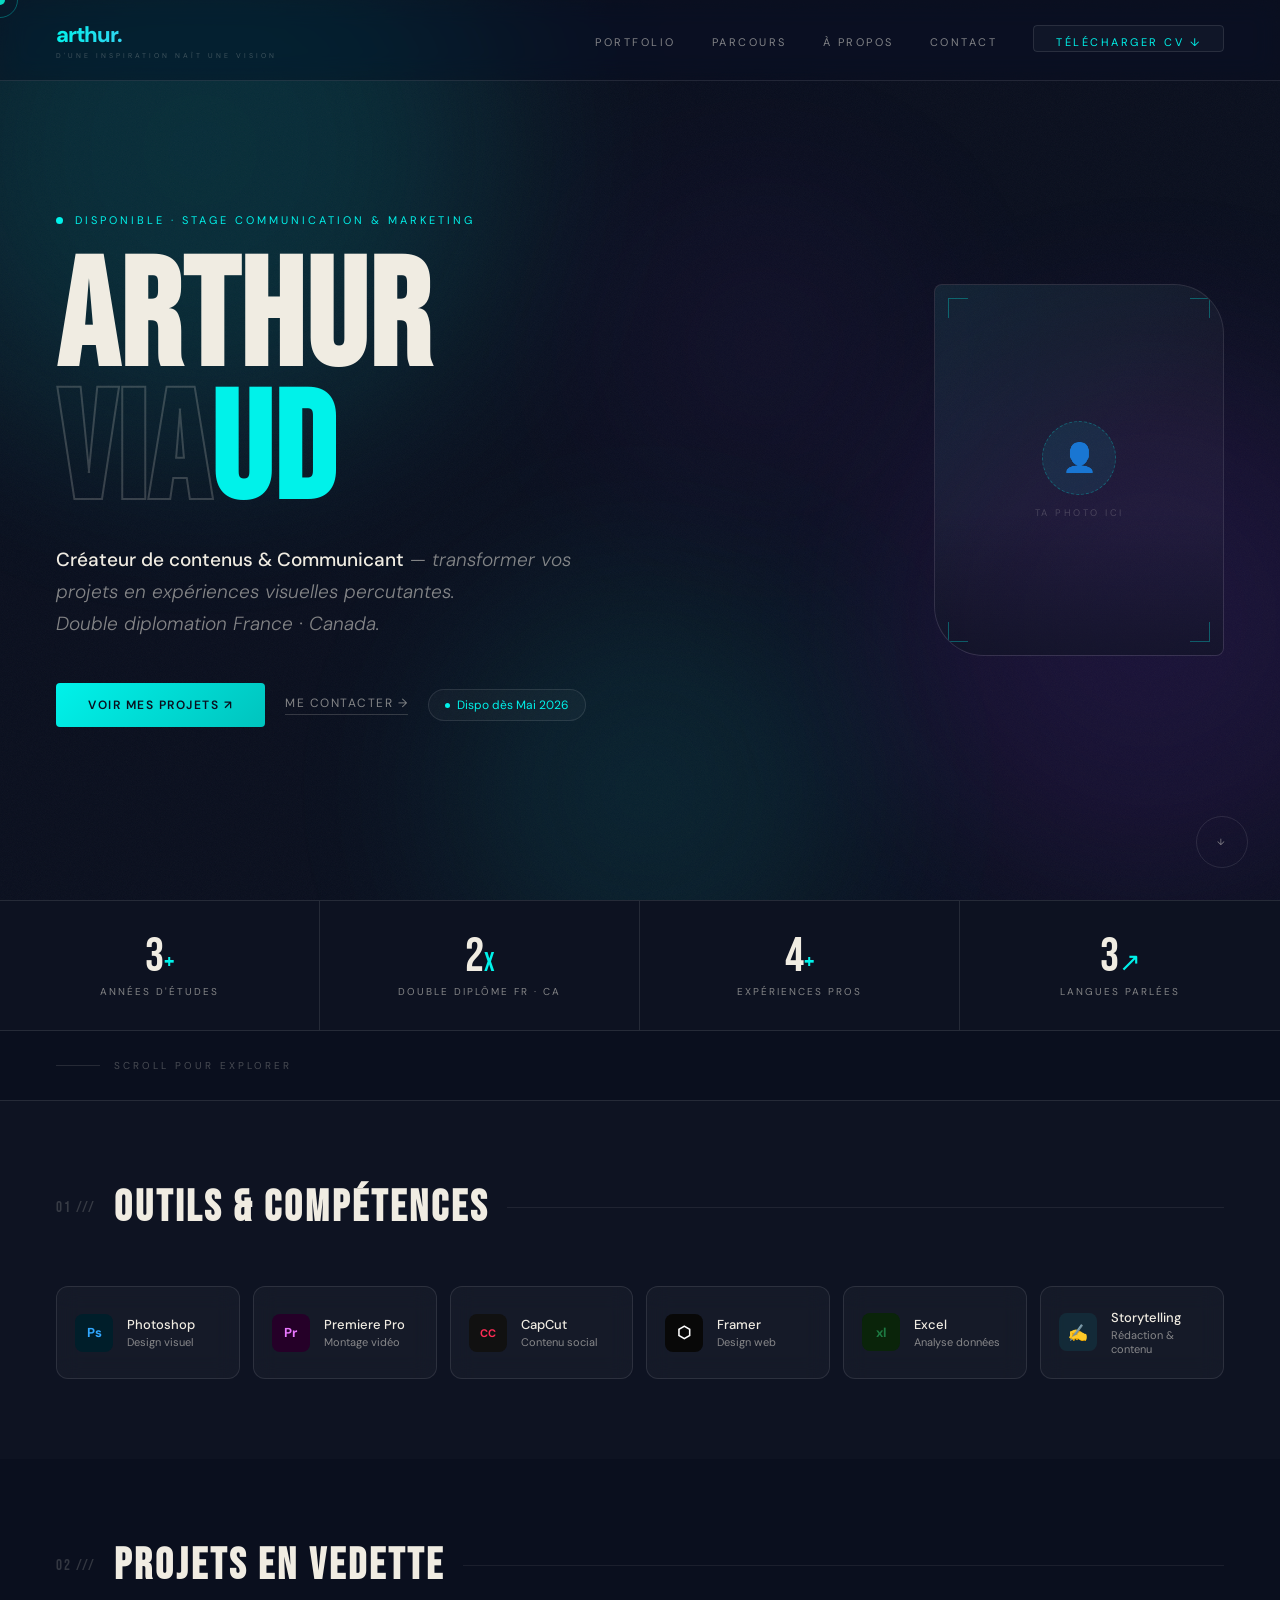
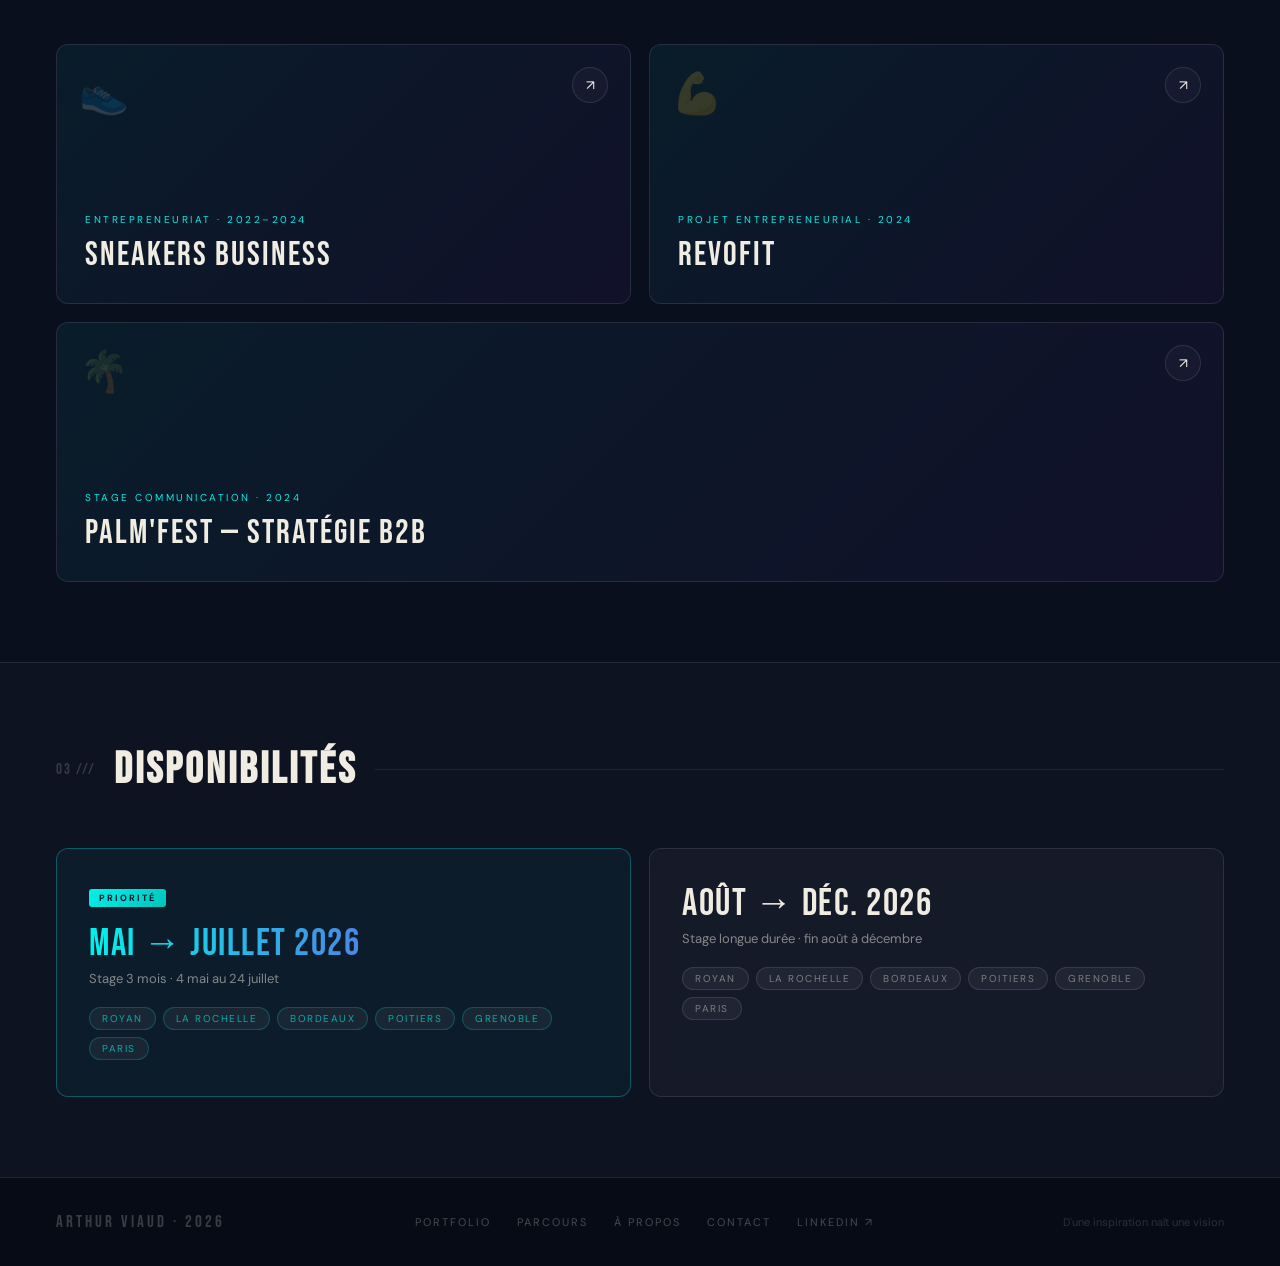
==== commit b4fd91be: "Phase 2 & 3 — Médias, a-propos, refonte textes, navbar Phase 2 : - Extraction des styles index.html " ====
--- a/index.html
+++ b/index.html
@@ -7,269 +7,7 @@
 <title>Arthur Viaud — Portfolio</title>
 <link href="https://fonts.googleapis.com/css2?family=Bebas+Neue&family=DM+Sans:ital,opsz,wght@0,9..40,300;0,9..40,400;0,9..40,500;1,9..40,300&display=swap" rel="stylesheet">
 <link rel="stylesheet" href="shared.css">
-<style>
-
-/* =============================================
-   HERO
-============================================= */
-.hero{
-  position:relative;z-index:10;
-  min-height:100vh;
-  display:flex;align-items:center;
-  padding:110px 56px 70px;
-}
-.hero-wrap{
-  max-width:1280px;width:100%;margin:0 auto;
-  display:grid;grid-template-columns:1fr 290px;
-  gap:72px;align-items:center;
-}
-.h-eyebrow{
-  display:flex;align-items:center;gap:12px;
-  margin-bottom:28px;opacity:0;
-  animation:riseUp .7s ease forwards .2s;
-}
-.e-dot{
-  width:7px;height:7px;border-radius:50%;
-  background:var(--teal);animation:pulseDot 2s ease infinite;
-}
-@keyframes pulseDot{
-  0%,100%{box-shadow:0 0 0 0 rgba(0,242,234,.55)}
-  50%{box-shadow:0 0 0 8px rgba(0,242,234,0)}
-}
-.e-txt{font-size:11px;letter-spacing:3px;text-transform:uppercase;color:var(--teal)}
-.hero-name{
-  font-family:'Bebas Neue',sans-serif;
-  font-size:clamp(84px,12vw,152px);
-  line-height:.87;letter-spacing:2px;
-  opacity:0;animation:riseUp .85s ease forwards .38s;
-}
-.hn-solid{color:var(--cream)}
-.hn-stroke{-webkit-text-stroke:2px rgba(240,236,226,.2);color:transparent}
-.hn-teal{color:var(--teal)}
-.hero-tagline{
-  font-size:clamp(15px,1.6vw,19px);
-  font-weight:300;font-style:italic;
-  color:var(--muted);line-height:1.7;
-  max-width:520px;margin-top:24px;
-  opacity:0;animation:riseUp .85s ease forwards .56s;
-}
-.hero-tagline strong{font-style:normal;font-weight:500;color:var(--cream)}
-.hero-btns{
-  margin-top:42px;display:flex;
-  align-items:center;gap:20px;flex-wrap:wrap;
-  opacity:0;animation:riseUp .85s ease forwards .74s;
-}
-.dispo-pill{
-  display:inline-flex;align-items:center;gap:7px;
-  background:var(--glass-bg);border:var(--glass-bd);
-  backdrop-filter:var(--glass-blur);
-  padding:7px 16px;border-radius:100px;
-  font-size:12px;color:var(--teal);
-}
-.dp-dot{width:5px;height:5px;border-radius:50%;background:var(--teal);animation:pulseDot 2s ease infinite .4s}
-
-/* PHOTO */
-.photo-zone{opacity:0;animation:riseUp .9s ease forwards .48s}
-.photo-frame{
-  width:100%;aspect-ratio:.78;
-  border-radius:8px 50px 8px 50px;
-  background:var(--glass-bg);
-  border:var(--glass-bd);
-  backdrop-filter:var(--glass-blur);
-  display:flex;flex-direction:column;align-items:center;justify-content:center;gap:14px;
-  position:relative;overflow:hidden;
-}
-.photo-frame img{
-  position:absolute;inset:0;width:100%;height:100%;
-  object-fit:cover;object-position:center top;
-}
-.photo-frame::before{
-  content:'';position:absolute;inset:0;
-  background:linear-gradient(135deg,rgba(0,242,234,.06),transparent 55%);
-  z-index:1;pointer-events:none;
-}
-.photo-frame::after{
-  content:'';position:absolute;bottom:0;left:0;right:0;height:38%;
-  background:linear-gradient(to top,rgba(10,15,30,.55),transparent);
-  z-index:1;pointer-events:none;
-}
-.ph-ph{display:flex;flex-direction:column;align-items:center;gap:12px;z-index:2}
-.ph-icon{
-  width:74px;height:74px;border-radius:50%;
-  background:rgba(0,242,234,.08);
-  border:1px dashed rgba(0,242,234,.28);
-  display:flex;align-items:center;justify-content:center;font-size:28px;
-}
-.ph-lbl{font-size:9.5px;letter-spacing:2.5px;text-transform:uppercase;color:rgba(240,236,226,.2)}
-.corner{position:absolute;width:20px;height:20px;border-color:var(--teal);border-style:solid;opacity:.32;z-index:2}
-.c-tl{top:13px;left:13px;border-width:1px 0 0 1px}
-.c-tr{top:13px;right:13px;border-width:1px 1px 0 0}
-.c-bl{bottom:13px;left:13px;border-width:0 0 1px 1px}
-.c-br{bottom:13px;right:13px;border-width:0 1px 1px 0}
-
-/* =============================================
-   STATS BAR
-============================================= */
-.stats-bar{
-  position:relative;z-index:10;
-  display:grid;grid-template-columns:repeat(4,1fr);
-  border-top:var(--glass-bd);border-bottom:var(--glass-bd);
-  background:rgba(255,255,255,.015);
-  opacity:0;animation:riseUp .8s ease forwards .92s;
-}
-.stat-item{
-  padding:32px 0;text-align:center;
-  border-right:var(--glass-bd);
-}
-.stat-item:last-child{border-right:none}
-.stat-n{
-  font-family:'Bebas Neue',sans-serif;font-size:48px;line-height:1;color:var(--cream);
-}
-.stat-n em{font-style:normal;font-size:26px;color:var(--teal)}
-.stat-l{font-size:10px;letter-spacing:2px;text-transform:uppercase;color:var(--muted);margin-top:4px}
-
-/* =============================================
-   SCROLL CARET
-============================================= */
-.scroll-caret{
-  position:relative;z-index:10;padding:28px 56px;
-  display:flex;align-items:center;gap:14px;
-  opacity:0;animation:riseUp .8s ease forwards 1.1s;
-}
-.sc-line{
-  width:44px;height:1px;background:rgba(240,236,226,.12);
-  position:relative;overflow:hidden;
-}
-.sc-line::after{
-  content:'';position:absolute;top:0;left:-100%;
-  width:100%;height:1px;background:var(--teal);animation:lineSweep 2.6s ease infinite;
-}
-@keyframes lineSweep{0%{left:-100%}50%{left:100%}100%{left:100%}}
-.sc-lbl{font-size:10px;letter-spacing:3px;text-transform:uppercase;color:rgba(240,236,226,.27)}
-
-/* =============================================
-   SECTION UTILITY
-============================================= */
-.section{position:relative;z-index:10;padding:80px 56px}
-.s-alt{background:rgba(255,255,255,.018);border-top:var(--glass-bd)}
-.s-head{display:flex;align-items:center;gap:18px;margin-bottom:52px}
-.s-num{font-family:'Bebas Neue',sans-serif;font-size:15px;color:rgba(240,236,226,.18);letter-spacing:2px}
-.s-title{font-family:'Bebas Neue',sans-serif;font-size:44px;letter-spacing:3px}
-.s-rule{flex:1;height:1px;background:rgba(255,255,255,.07)}
-
-/* =============================================
-   GLASSMORPHISM CARD
-============================================= */
-.glass-card{
-  background:var(--glass-bg);
-  border:var(--glass-bd);
-  backdrop-filter:var(--glass-blur);
-  border-radius:var(--radius);
-  padding:28px 26px;
-  transition:background .3s,border-color .3s,transform .3s;
-}
-.glass-card:hover{
-  background:rgba(255,255,255,.05);
-  border-color:rgba(0,242,234,.25);
-  transform:translateY(-4px);
-}
-
-/* =============================================
-   TOOLS GRID
-============================================= */
-.tools-grid{display:grid;grid-template-columns:repeat(auto-fill,minmax(170px,1fr));gap:13px}
-.tool-card{
-  display:flex;align-items:center;gap:14px;padding:22px 18px;
-}
-.tl{
-  width:38px;height:38px;border-radius:8px;
-  display:flex;align-items:center;justify-content:center;
-  font-weight:700;font-size:13px;flex-shrink:0;
-}
-.tl-ps{background:#001e2a;color:#31a8ff}
-.tl-pr{background:#250028;color:#ea77ff}
-.tl-cc{background:#111;color:#fe2c55;font-size:11px}
-.tl-fr{background:#080808;color:#fff;font-size:16px}
-.tl-xl{background:#0a240a;color:#1d7a42}
-.tl-st{background:rgba(0,242,234,.08);color:var(--teal);font-size:16px}
-.tool-name{font-size:13px;font-weight:500;color:var(--cream)}
-.tool-cat{font-size:11px;color:var(--muted);margin-top:2px}
-
-/* =============================================
-   DISPO CARDS
-============================================= */
-.dispo-grid{display:grid;grid-template-columns:1fr 1fr;gap:18px}
-.dispo-card{padding:36px 32px}
-.dispo-card.prime{border-color:rgba(0,242,234,.3);background:rgba(0,242,234,.04)}
-.d-badge{
-  display:inline-block;background:linear-gradient(135deg,var(--teal),#00c4be);
-  color:#0A0F1E;font-size:9px;letter-spacing:2px;
-  text-transform:uppercase;font-weight:700;padding:3px 10px;
-  border-radius:3px;margin-bottom:18px;
-}
-.d-date{
-  font-family:'Bebas Neue',sans-serif;font-size:38px;
-  letter-spacing:1.5px;line-height:1;color:var(--cream);
-}
-.dispo-card.prime .d-date{
-  background:linear-gradient(90deg,var(--teal),var(--mauve));
-  -webkit-background-clip:text;-webkit-text-fill-color:transparent;background-clip:text;
-}
-.d-dur{font-size:13px;color:var(--muted);margin-top:6px;line-height:1.5}
-.d-locs{margin-top:18px;display:flex;flex-wrap:wrap;gap:7px}
-.loc-tag{
-  font-size:10px;letter-spacing:1.5px;text-transform:uppercase;
-  padding:4px 12px;border-radius:100px;
-  background:rgba(255,255,255,.05);
-  color:rgba(240,236,226,.45);
-  border:var(--glass-bd);
-}
-.dispo-card.prime .loc-tag{border-color:rgba(0,242,234,.2);color:rgba(0,242,234,.65)}
-
-/* =============================================
-   PORTFOLIO TEASER (project cards on home)
-============================================= */
-.proj-grid{display:grid;grid-template-columns:1fr 1fr;gap:18px}
-.proj-card{
-  position:relative;overflow:hidden;
-  min-height:260px;border-radius:var(--radius);
-  display:flex;flex-direction:column;justify-content:flex-end;
-  padding:28px;cursor:pointer;
-  background:linear-gradient(135deg,rgba(0,242,234,.06),rgba(138,43,226,.06));
-  border:var(--glass-bd);transition:transform .3s,border-color .3s;
-  text-decoration:none;
-}
-.proj-card:hover{transform:translateY(-5px);border-color:rgba(0,242,234,.25)}
-.proj-card:nth-child(3){grid-column:1/-1}
-.proj-tag{font-size:10px;letter-spacing:2.5px;text-transform:uppercase;color:var(--teal);margin-bottom:8px}
-.proj-title{font-family:'Bebas Neue',sans-serif;font-size:34px;letter-spacing:2px;color:var(--cream)}
-.proj-arrow{
-  position:absolute;top:22px;right:22px;
-  width:36px;height:36px;border-radius:50%;
-  border:var(--glass-bd);display:flex;align-items:center;justify-content:center;
-  font-size:14px;color:var(--cream);background:var(--glass-bg);
-  transition:background .25s,border-color .25s;
-}
-.proj-card:hover .proj-arrow{background:var(--teal);border-color:var(--teal);color:#0A0F1E}
-.proj-emoji{position:absolute;top:22px;left:22px;font-size:40px;opacity:.18}
-
-/* =============================================
-   RESPONSIVE
-============================================= */
-@media(max-width:960px){
-  .hero{padding:90px 24px 52px}
-  .hero-wrap{grid-template-columns:1fr;gap:44px}
-  .photo-zone{max-width:260px;margin:0 auto}
-  .stats-bar{grid-template-columns:repeat(2,1fr)}
-  .stat-item{border-bottom:var(--glass-bd)}
-  .stat-item:nth-child(odd){border-right:var(--glass-bd)}
-  .stat-item:nth-child(even){border-right:none}
-  .section{padding:60px 24px}
-  .dispo-grid,.proj-grid{grid-template-columns:1fr}
-  .proj-card:nth-child(3){grid-column:auto}
-  .scroll-caret{padding:22px 24px}
-}
-</style>
+<link rel="stylesheet" href="home.css">
 </head>
 <body>
 
@@ -293,6 +31,7 @@
   <button class="mob-close" onclick="closeMob()">✕</button>
   <a href="portfolio.html" onclick="closeMob()">Portfolio</a>
   <a href="parcours.html" onclick="closeMob()">Parcours</a>
+  <a href="a-propos.html" onclick="closeMob()">À Propos</a>
   <a href="contact.html" onclick="closeMob()">Contact</a>
 </div>
 
@@ -305,6 +44,7 @@
   <ul class="nav-links">
     <li><a href="portfolio.html">Portfolio</a></li>
     <li><a href="parcours.html">Parcours</a></li>
+    <li><a href="a-propos.html">À Propos</a></li>
     <li><a href="contact.html">Contact</a></li>
     <li><a href="cv-arthur-viaud.pdf" class="nav-cta" download>Télécharger CV ↓</a></li>
   </ul>
@@ -440,8 +180,9 @@
   <div class="f-links">
     <a href="portfolio.html">Portfolio</a>
     <a href="parcours.html">Parcours</a>
+    <a href="a-propos.html">À Propos</a>
     <a href="contact.html">Contact</a>
-    <a href="https://linkedin.com" target="_blank">LinkedIn ↗</a>
+    <a href="https://www.linkedin.com/in/arthur-viaud-81939b2a6/" target="_blank">LinkedIn ↗</a>
   </div>
   <div class="f-copy">D'une inspiration naît une vision</div>
 </footer>
--- a/home.css
+++ b/home.css
@@ -0,0 +1,265 @@
+/* =============================================
+   home.css — Styles spécifiques à index.html
+   (La DA globale est dans shared.css)
+============================================= */
+
+/* =============================================
+   HERO
+============================================= */
+.hero{
+  position:relative;z-index:10;
+  min-height:100vh;
+  display:flex;align-items:center;
+  padding:110px 56px 70px;
+}
+.hero-wrap{
+  max-width:1280px;width:100%;margin:0 auto;
+  display:grid;grid-template-columns:1fr 290px;
+  gap:72px;align-items:center;
+}
+.h-eyebrow{
+  display:flex;align-items:center;gap:12px;
+  margin-bottom:28px;opacity:0;
+  animation:riseUp .7s ease forwards .2s;
+}
+.e-dot{
+  width:7px;height:7px;border-radius:50%;
+  background:var(--teal);animation:pulseDot 2s ease infinite;
+}
+@keyframes pulseDot{
+  0%,100%{box-shadow:0 0 0 0 rgba(0,242,234,.55)}
+  50%{box-shadow:0 0 0 8px rgba(0,242,234,0)}
+}
+.e-txt{font-size:11px;letter-spacing:3px;text-transform:uppercase;color:var(--teal)}
+.hero-name{
+  font-family:'Bebas Neue',sans-serif;
+  font-size:clamp(84px,12vw,152px);
+  line-height:.87;letter-spacing:2px;
+  opacity:0;animation:riseUp .85s ease forwards .38s;
+}
+.hn-solid{color:var(--cream)}
+.hn-stroke{-webkit-text-stroke:2px rgba(240,236,226,.2);color:transparent}
+.hn-teal{color:var(--teal)}
+.hero-tagline{
+  font-size:clamp(15px,1.6vw,19px);
+  font-weight:300;font-style:italic;
+  color:var(--muted);line-height:1.7;
+  max-width:520px;margin-top:24px;
+  opacity:0;animation:riseUp .85s ease forwards .56s;
+}
+.hero-tagline strong{font-style:normal;font-weight:500;color:var(--cream)}
+.hero-btns{
+  margin-top:42px;display:flex;
+  align-items:center;gap:20px;flex-wrap:wrap;
+  opacity:0;animation:riseUp .85s ease forwards .74s;
+}
+.dispo-pill{
+  display:inline-flex;align-items:center;gap:7px;
+  background:var(--glass-bg);border:var(--glass-bd);
+  backdrop-filter:var(--glass-blur);
+  padding:7px 16px;border-radius:100px;
+  font-size:12px;color:var(--teal);
+}
+.dp-dot{width:5px;height:5px;border-radius:50%;background:var(--teal);animation:pulseDot 2s ease infinite .4s}
+
+/* PHOTO */
+.photo-zone{opacity:0;animation:riseUp .9s ease forwards .48s}
+.photo-frame{
+  width:100%;aspect-ratio:.78;
+  border-radius:8px 50px 8px 50px;
+  background:var(--glass-bg);
+  border:var(--glass-bd);
+  backdrop-filter:var(--glass-blur);
+  display:flex;flex-direction:column;align-items:center;justify-content:center;gap:14px;
+  position:relative;overflow:hidden;
+}
+.photo-frame img{
+  position:absolute;inset:0;width:100%;height:100%;
+  object-fit:cover;object-position:center top;
+}
+.photo-frame::before{
+  content:'';position:absolute;inset:0;
+  background:linear-gradient(135deg,rgba(0,242,234,.06),transparent 55%);
+  z-index:1;pointer-events:none;
+}
+.photo-frame::after{
+  content:'';position:absolute;bottom:0;left:0;right:0;height:38%;
+  background:linear-gradient(to top,rgba(10,15,30,.55),transparent);
+  z-index:1;pointer-events:none;
+}
+.ph-ph{display:flex;flex-direction:column;align-items:center;gap:12px;z-index:2}
+.ph-icon{
+  width:74px;height:74px;border-radius:50%;
+  background:rgba(0,242,234,.08);
+  border:1px dashed rgba(0,242,234,.28);
+  display:flex;align-items:center;justify-content:center;font-size:28px;
+}
+.ph-lbl{font-size:9.5px;letter-spacing:2.5px;text-transform:uppercase;color:rgba(240,236,226,.2)}
+.corner{position:absolute;width:20px;height:20px;border-color:var(--teal);border-style:solid;opacity:.32;z-index:2}
+.c-tl{top:13px;left:13px;border-width:1px 0 0 1px}
+.c-tr{top:13px;right:13px;border-width:1px 1px 0 0}
+.c-bl{bottom:13px;left:13px;border-width:0 0 1px 1px}
+.c-br{bottom:13px;right:13px;border-width:0 1px 1px 0}
+
+/* =============================================
+   STATS BAR
+============================================= */
+.stats-bar{
+  position:relative;z-index:10;
+  display:grid;grid-template-columns:repeat(4,1fr);
+  border-top:var(--glass-bd);border-bottom:var(--glass-bd);
+  background:rgba(255,255,255,.015);
+  opacity:0;animation:riseUp .8s ease forwards .92s;
+}
+.stat-item{
+  padding:32px 0;text-align:center;
+  border-right:var(--glass-bd);
+}
+.stat-item:last-child{border-right:none}
+.stat-n{
+  font-family:'Bebas Neue',sans-serif;font-size:48px;line-height:1;color:var(--cream);
+}
+.stat-n em{font-style:normal;font-size:26px;color:var(--teal)}
+.stat-l{font-size:10px;letter-spacing:2px;text-transform:uppercase;color:var(--muted);margin-top:4px}
+
+/* =============================================
+   SCROLL CARET
+============================================= */
+.scroll-caret{
+  position:relative;z-index:10;padding:28px 56px;
+  display:flex;align-items:center;gap:14px;
+  opacity:0;animation:riseUp .8s ease forwards 1.1s;
+}
+.sc-line{
+  width:44px;height:1px;background:rgba(240,236,226,.12);
+  position:relative;overflow:hidden;
+}
+.sc-line::after{
+  content:'';position:absolute;top:0;left:-100%;
+  width:100%;height:1px;background:var(--teal);animation:lineSweep 2.6s ease infinite;
+}
+@keyframes lineSweep{0%{left:-100%}50%{left:100%}100%{left:100%}}
+.sc-lbl{font-size:10px;letter-spacing:3px;text-transform:uppercase;color:rgba(240,236,226,.27)}
+
+/* =============================================
+   SECTION UTILITY
+============================================= */
+.section{position:relative;z-index:10;padding:80px 56px}
+.s-alt{background:rgba(255,255,255,.018);border-top:var(--glass-bd)}
+.s-head{display:flex;align-items:center;gap:18px;margin-bottom:52px}
+.s-num{font-family:'Bebas Neue',sans-serif;font-size:15px;color:rgba(240,236,226,.18);letter-spacing:2px}
+.s-title{font-family:'Bebas Neue',sans-serif;font-size:44px;letter-spacing:3px}
+.s-rule{flex:1;height:1px;background:rgba(255,255,255,.07)}
+
+/* =============================================
+   GLASSMORPHISM CARD
+============================================= */
+.glass-card{
+  background:var(--glass-bg);
+  border:var(--glass-bd);
+  backdrop-filter:var(--glass-blur);
+  border-radius:var(--radius);
+  padding:28px 26px;
+  transition:background .3s,border-color .3s,transform .3s;
+}
+.glass-card:hover{
+  background:rgba(255,255,255,.05);
+  border-color:rgba(0,242,234,.25);
+  transform:translateY(-4px);
+}
+
+/* =============================================
+   TOOLS GRID
+============================================= */
+.tools-grid{display:grid;grid-template-columns:repeat(auto-fill,minmax(170px,1fr));gap:13px}
+.tool-card{
+  display:flex;align-items:center;gap:14px;padding:22px 18px;
+}
+.tl{
+  width:38px;height:38px;border-radius:8px;
+  display:flex;align-items:center;justify-content:center;
+  font-weight:700;font-size:13px;flex-shrink:0;
+}
+.tl-ps{background:#001e2a;color:#31a8ff}
+.tl-pr{background:#250028;color:#ea77ff}
+.tl-cc{background:#111;color:#fe2c55;font-size:11px}
+.tl-fr{background:#080808;color:#fff;font-size:16px}
+.tl-xl{background:#0a240a;color:#1d7a42}
+.tl-st{background:rgba(0,242,234,.08);color:var(--teal);font-size:16px}
+.tool-name{font-size:13px;font-weight:500;color:var(--cream)}
+.tool-cat{font-size:11px;color:var(--muted);margin-top:2px}
+
+/* =============================================
+   DISPO CARDS
+============================================= */
+.dispo-grid{display:grid;grid-template-columns:1fr 1fr;gap:18px}
+.dispo-card{padding:36px 32px}
+.dispo-card.prime{border-color:rgba(0,242,234,.3);background:rgba(0,242,234,.04)}
+.d-badge{
+  display:inline-block;background:linear-gradient(135deg,var(--teal),#00c4be);
+  color:#0A0F1E;font-size:9px;letter-spacing:2px;
+  text-transform:uppercase;font-weight:700;padding:3px 10px;
+  border-radius:3px;margin-bottom:18px;
+}
+.d-date{
+  font-family:'Bebas Neue',sans-serif;font-size:38px;
+  letter-spacing:1.5px;line-height:1;color:var(--cream);
+}
+.dispo-card.prime .d-date{
+  background:linear-gradient(90deg,var(--teal),var(--mauve));
+  -webkit-background-clip:text;-webkit-text-fill-color:transparent;background-clip:text;
+}
+.d-dur{font-size:13px;color:var(--muted);margin-top:6px;line-height:1.5}
+.d-locs{margin-top:18px;display:flex;flex-wrap:wrap;gap:7px}
+.loc-tag{
+  font-size:10px;letter-spacing:1.5px;text-transform:uppercase;
+  padding:4px 12px;border-radius:100px;
+  background:rgba(255,255,255,.05);
+  color:rgba(240,236,226,.45);
+  border:var(--glass-bd);
+}
+.dispo-card.prime .loc-tag{border-color:rgba(0,242,234,.2);color:rgba(0,242,234,.65)}
+
+/* =============================================
+   PORTFOLIO TEASER (project cards on home)
+============================================= */
+.proj-grid{display:grid;grid-template-columns:1fr 1fr;gap:18px}
+.proj-card{
+  position:relative;overflow:hidden;
+  min-height:260px;border-radius:var(--radius);
+  display:flex;flex-direction:column;justify-content:flex-end;
+  padding:28px;cursor:pointer;
+  background:linear-gradient(135deg,rgba(0,242,234,.06),rgba(138,43,226,.06));
+  border:var(--glass-bd);transition:transform .3s,border-color .3s;
+  text-decoration:none;
+}
+.proj-card:hover{transform:translateY(-5px);border-color:rgba(0,242,234,.25)}
+.proj-card:nth-child(3){grid-column:1/-1}
+.proj-tag{font-size:10px;letter-spacing:2.5px;text-transform:uppercase;color:var(--teal);margin-bottom:8px}
+.proj-title{font-family:'Bebas Neue',sans-serif;font-size:34px;letter-spacing:2px;color:var(--cream)}
+.proj-arrow{
+  position:absolute;top:22px;right:22px;
+  width:36px;height:36px;border-radius:50%;
+  border:var(--glass-bd);display:flex;align-items:center;justify-content:center;
+  font-size:14px;color:var(--cream);background:var(--glass-bg);
+  transition:background .25s,border-color .25s;
+}
+.proj-card:hover .proj-arrow{background:var(--teal);border-color:var(--teal);color:#0A0F1E}
+.proj-emoji{position:absolute;top:22px;left:22px;font-size:40px;opacity:.18}
+
+/* =============================================
+   RESPONSIVE
+============================================= */
+@media(max-width:960px){
+  .hero{padding:90px 24px 52px}
+  .hero-wrap{grid-template-columns:1fr;gap:44px}
+  .photo-zone{max-width:260px;margin:0 auto}
+  .stats-bar{grid-template-columns:repeat(2,1fr)}
+  .stat-item{border-bottom:var(--glass-bd)}
+  .stat-item:nth-child(odd){border-right:var(--glass-bd)}
+  .stat-item:nth-child(even){border-right:none}
+  .section{padding:60px 24px}
+  .dispo-grid,.proj-grid{grid-template-columns:1fr}
+  .proj-card:nth-child(3){grid-column:auto}
+  .scroll-caret{padding:22px 24px}
+}
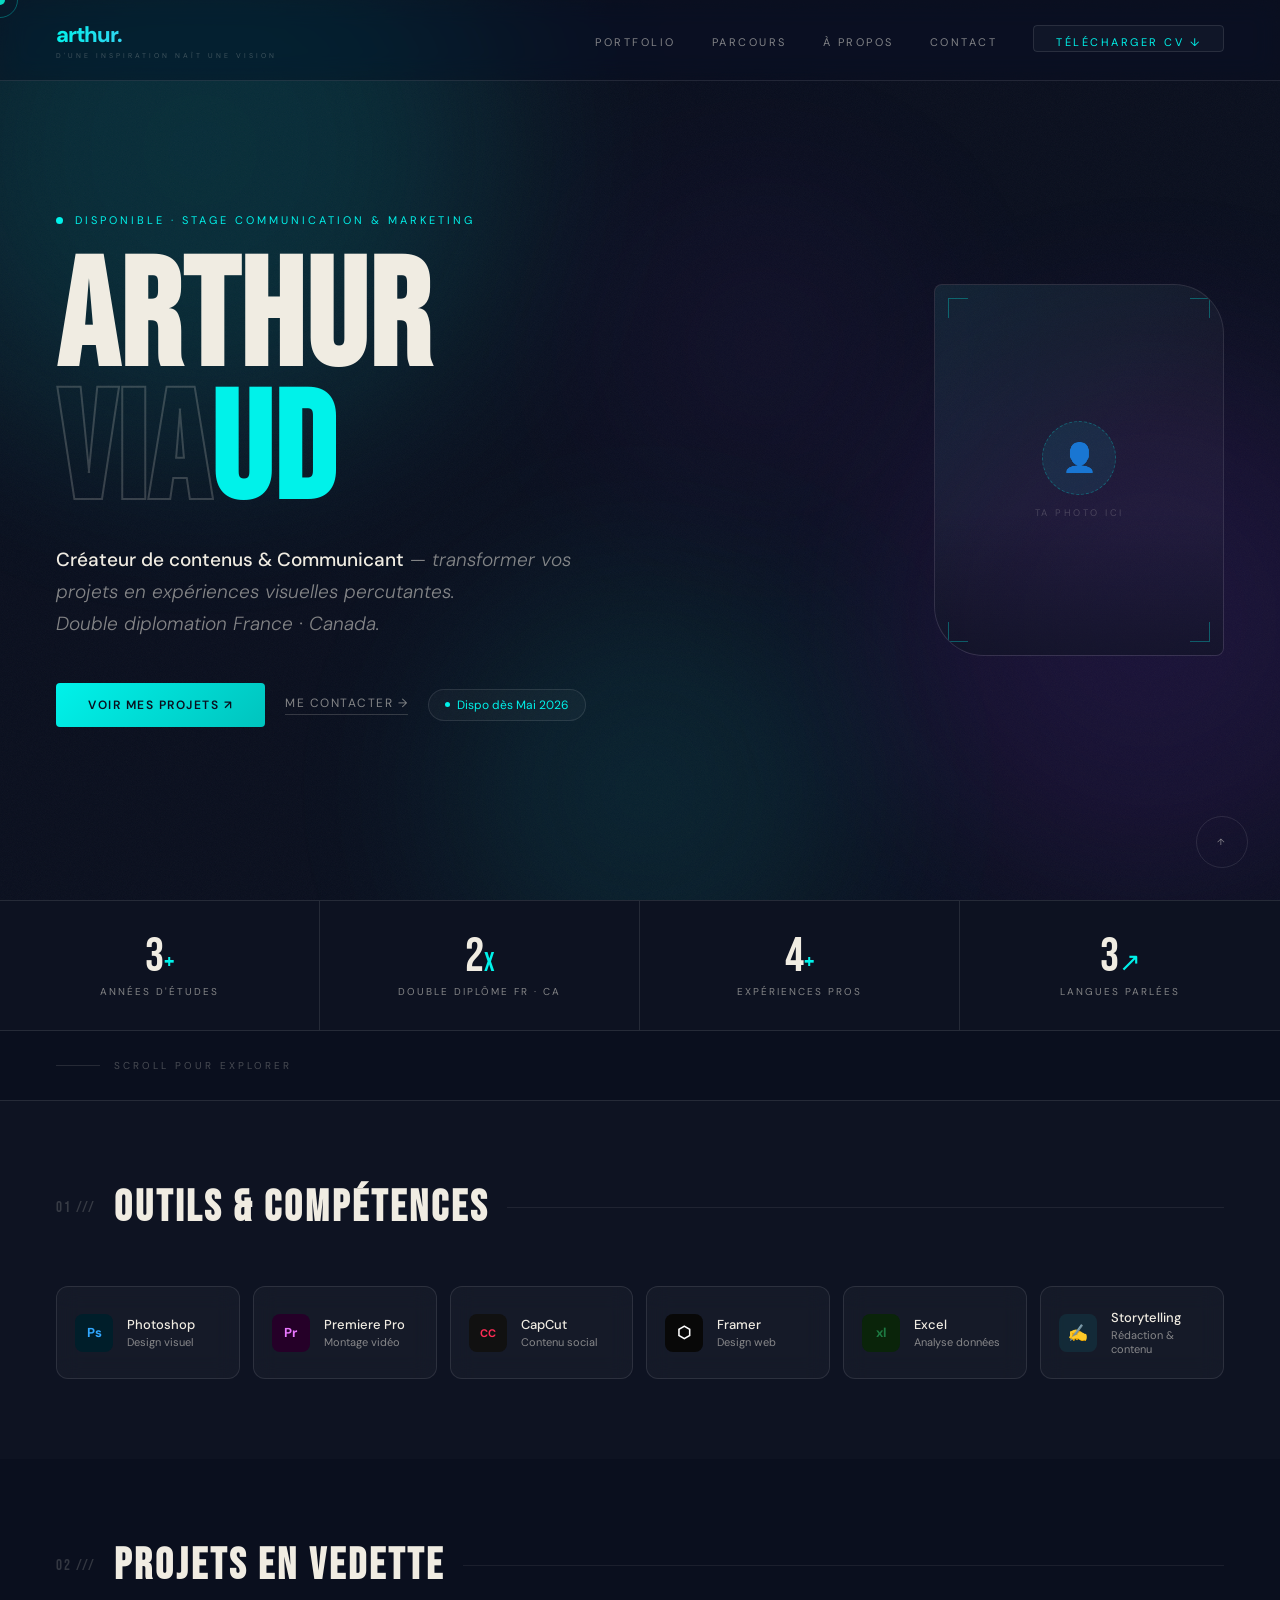
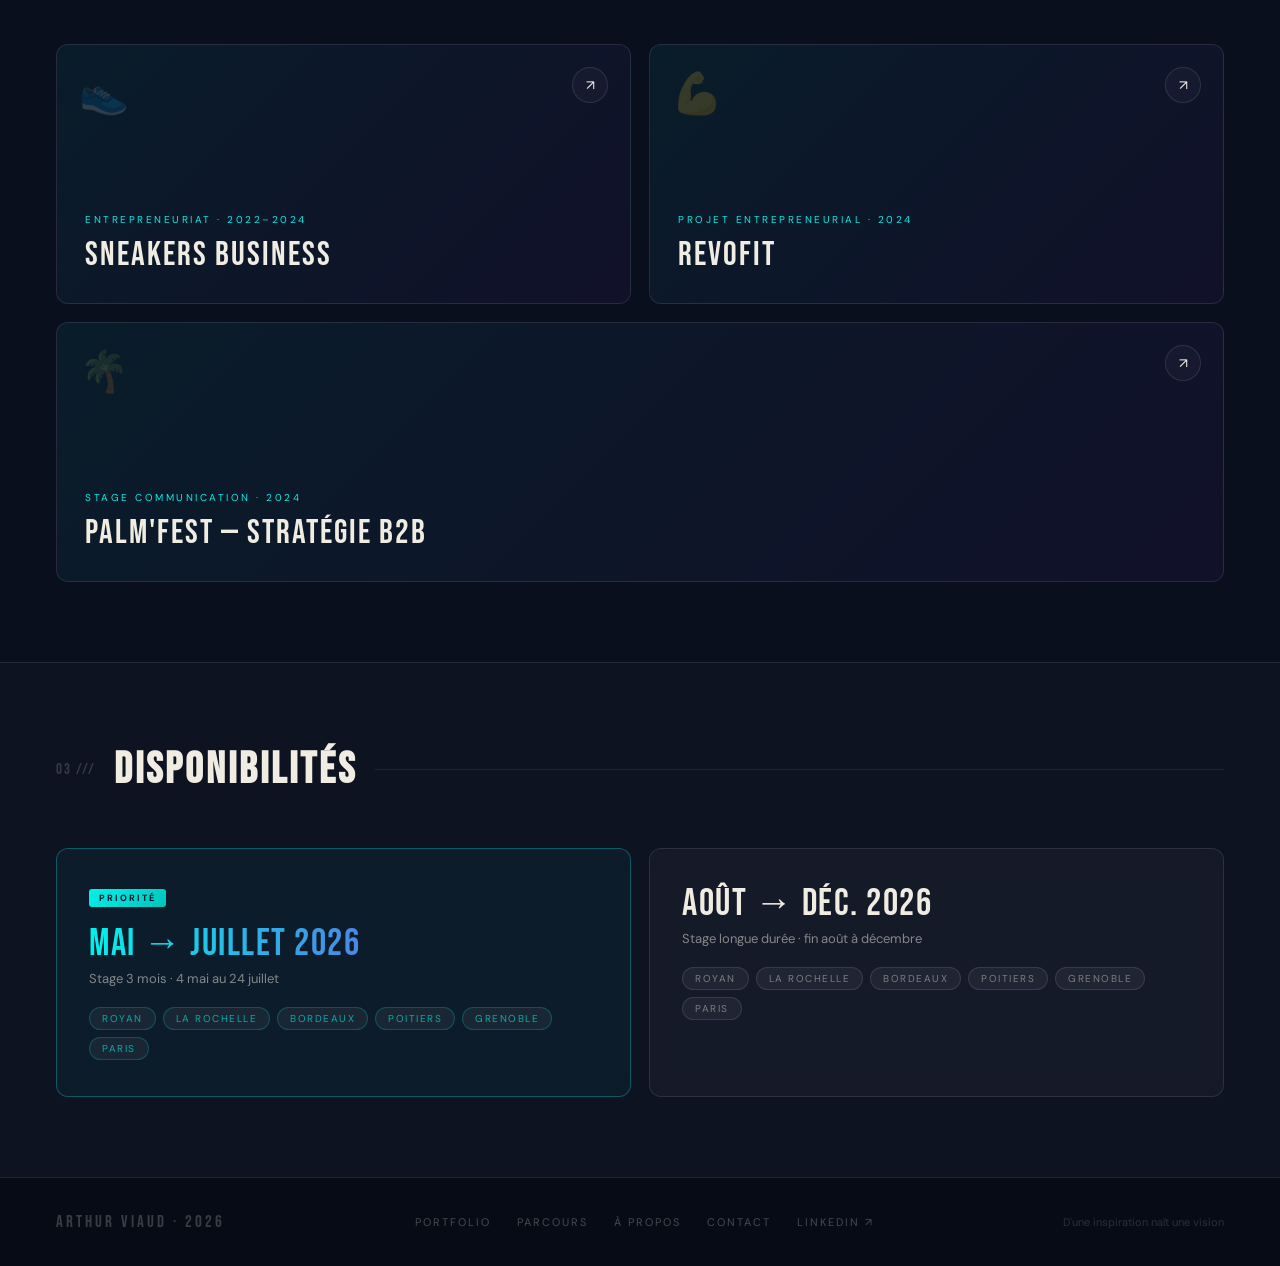
==== commit 52d22d78: "Phase 5 — Creative Animation Engine (Awwwards level) - Page transitions : overlay slide entre toutes" ====
--- a/index.html
+++ b/index.html
@@ -11,6 +11,7 @@
 </head>
 <body>
 
+<div id="page-overlay"></div>
 <div class="cursor" id="cur"></div>
 <div class="cursor-ring" id="ring"></div>
 <div class="mesh">
@@ -100,7 +101,7 @@
 
 <!-- ==================== OUTILS ==================== -->
 <section class="section s-alt">
-  <div class="s-head">
+  <div class="s-head reveal-left">
     <span class="s-num">01 ///</span>
     <h2 class="s-title">Outils & Compétences</h2>
     <div class="s-rule"></div>
@@ -117,7 +118,7 @@
 
 <!-- ==================== PROJETS TEASER ==================== -->
 <section class="section">
-  <div class="s-head">
+  <div class="s-head reveal-left">
     <span class="s-num">02 ///</span>
     <h2 class="s-title">Projets en Vedette</h2>
     <div class="s-rule"></div>
@@ -146,13 +147,13 @@
 
 <!-- ==================== DISPONIBILITÉS ==================== -->
 <section class="section s-alt">
-  <div class="s-head">
+  <div class="s-head reveal-left">
     <span class="s-num">03 ///</span>
     <h2 class="s-title">Disponibilités</h2>
     <div class="s-rule"></div>
   </div>
   <div class="dispo-grid">
-    <div class="glass-card dispo-card prime reveal">
+    <div class="glass-card dispo-card prime reveal-scale">
       <div class="d-badge">Priorité</div>
       <div class="d-date">Mai → Juillet 2026</div>
       <div class="d-dur">Stage 3 mois · 4 mai au 24 juillet</div>
@@ -162,7 +163,7 @@
         <span class="loc-tag">Grenoble</span><span class="loc-tag">Paris</span>
       </div>
     </div>
-    <div class="glass-card dispo-card reveal">
+    <div class="glass-card dispo-card reveal-right">
       <div class="d-date">Août → Déc. 2026</div>
       <div class="d-dur">Stage longue durée · fin août à décembre</div>
       <div class="d-locs">
--- a/shared.css
+++ b/shared.css
@@ -302,4 +302,101 @@
   footer{flex-direction:column;gap:14px;text-align:center;padding:26px 24px}
   .proj-footer,.page-footer-nav{flex-direction:column;gap:16px;padding:36px 24px}
   .btn-cv{padding:15px 28px}
-}
+  /* Disable cursor on mobile */
+  .cursor,.cursor-ring{display:none}
+  body{cursor:auto}
+}
+
+/* ==============================================
+   PHASE 5 — CREATIVE ANIMATION ENGINE
+============================================== */
+
+/* ─── PAGE TRANSITION OVERLAY ──────────────────────────────────────────── */
+#page-overlay{
+  position:fixed;inset:0;z-index:10000;
+  background:linear-gradient(160deg,#0A0F1E 55%,rgba(138,43,226,.35) 100%);
+  transform:translateY(0);
+  transition:transform .65s cubic-bezier(0.76,0,0.24,1);
+  will-change:transform;pointer-events:none;
+}
+#page-overlay.pt-out{transform:translateY(-100%)}
+
+/* ─── CURSOR ENHANCED ──────────────────────────────────────────────────── */
+.cursor-ring{
+  display:flex;align-items:center;justify-content:center;
+  transition:width .28s cubic-bezier(0.34,1.56,0.64,1),
+             height .28s cubic-bezier(0.34,1.56,0.64,1),
+             border-color .25s, background .25s;
+}
+.cursor.cur-hover{width:14px;height:14px;background:var(--mauve)}
+.cursor.cur-hidden{opacity:0}
+.cursor-ring.ring-hover{
+  width:52px;height:52px;border-color:rgba(138,43,226,.45);
+}
+.cursor-ring.ring-card{
+  width:44px;height:44px;border-color:rgba(0,242,234,.45);
+}
+.cursor-ring.ring-label{
+  width:80px;height:80px;border-radius:50%;
+  border-color:rgba(0,242,234,.7);
+  background:rgba(0,242,234,.07);
+  backdrop-filter:blur(4px);
+}
+.cursor-ring.ring-label::after{
+  content:attr(data-label);
+  font-size:8.5px;letter-spacing:1.5px;text-transform:uppercase;
+  color:var(--teal);font-family:'DM Sans',sans-serif;font-weight:500;
+  white-space:nowrap;
+}
+
+/* ─── REVEAL VARIANTS ──────────────────────────────────────────────────── */
+.reveal-left{
+  opacity:0;transform:translateX(-44px);
+  transition:opacity .75s ease,transform .75s ease;
+}
+.reveal-right{
+  opacity:0;transform:translateX(44px);
+  transition:opacity .75s ease,transform .75s ease;
+}
+.reveal-scale{
+  opacity:0;transform:scale(.88);
+  transition:opacity .75s ease,transform .75s cubic-bezier(0.34,1.56,0.64,1);
+}
+.reveal-blur{
+  opacity:0;filter:blur(10px);transform:translateY(20px);
+  transition:opacity .8s ease,filter .8s ease,transform .8s ease;
+}
+.reveal-left.visible,.reveal-right.visible{opacity:1;transform:translateX(0)}
+.reveal-scale.visible{opacity:1;transform:scale(1)}
+.reveal-blur.visible{opacity:1;filter:blur(0);transform:translateY(0)}
+
+/* ─── HERO LETTER SPLIT ANIMATION ─────────────────────────────────────── */
+.hero-name .letter{
+  display:inline-block;
+  opacity:0;
+  transform:translateY(42px) rotate(4deg);
+  animation:letterRise .65s cubic-bezier(0.34,1.56,0.64,1) forwards;
+}
+@keyframes letterRise{
+  to{opacity:1;transform:translateY(0) rotate(0deg)}
+}
+
+/* ─── IS-DESKTOP — JS handles card transforms ─────────────────────────── */
+body.is-desktop .glass-card:hover,
+body.is-desktop .proj-card:hover,
+body.is-desktop .dispo-card:hover{
+  transform:none;
+  transition:background .3s,border-color .3s;
+}
+
+/* ─── MAGNETIC BUTTONS — smooth spring back ───────────────────────────── */
+.btn-primary,.btn-cv,.btn-next,.btn-back,.nav-cta{
+  transition:transform .4s cubic-bezier(0.34,1.56,0.64,1),
+             box-shadow .3s,background .25s,border-color .25s,color .25s;
+}
+
+/* ─── MOBILE: keep CSS hover transforms ───────────────────────────────── */
+@media(max-width:960px){
+  .glass-card{transition:background .3s,border-color .3s,transform .3s}
+  .btn-primary,.btn-cv,.btn-next,.btn-back,.nav-cta{transition:transform .25s,box-shadow .3s,background .25s,border-color .25s,color .25s}
+}
--- a/home.css
+++ b/home.css
@@ -35,7 +35,7 @@
   font-family:'Bebas Neue',sans-serif;
   font-size:clamp(84px,12vw,152px);
   line-height:.87;letter-spacing:2px;
-  opacity:0;animation:riseUp .85s ease forwards .38s;
+  opacity:0; /* JS (initHeroSplit) révèle lettre par lettre ; CSS animation annulée par JS */
 }
 .hn-solid{color:var(--cream)}
 .hn-stroke{-webkit-text-stroke:2px rgba(240,236,226,.2);color:transparent}
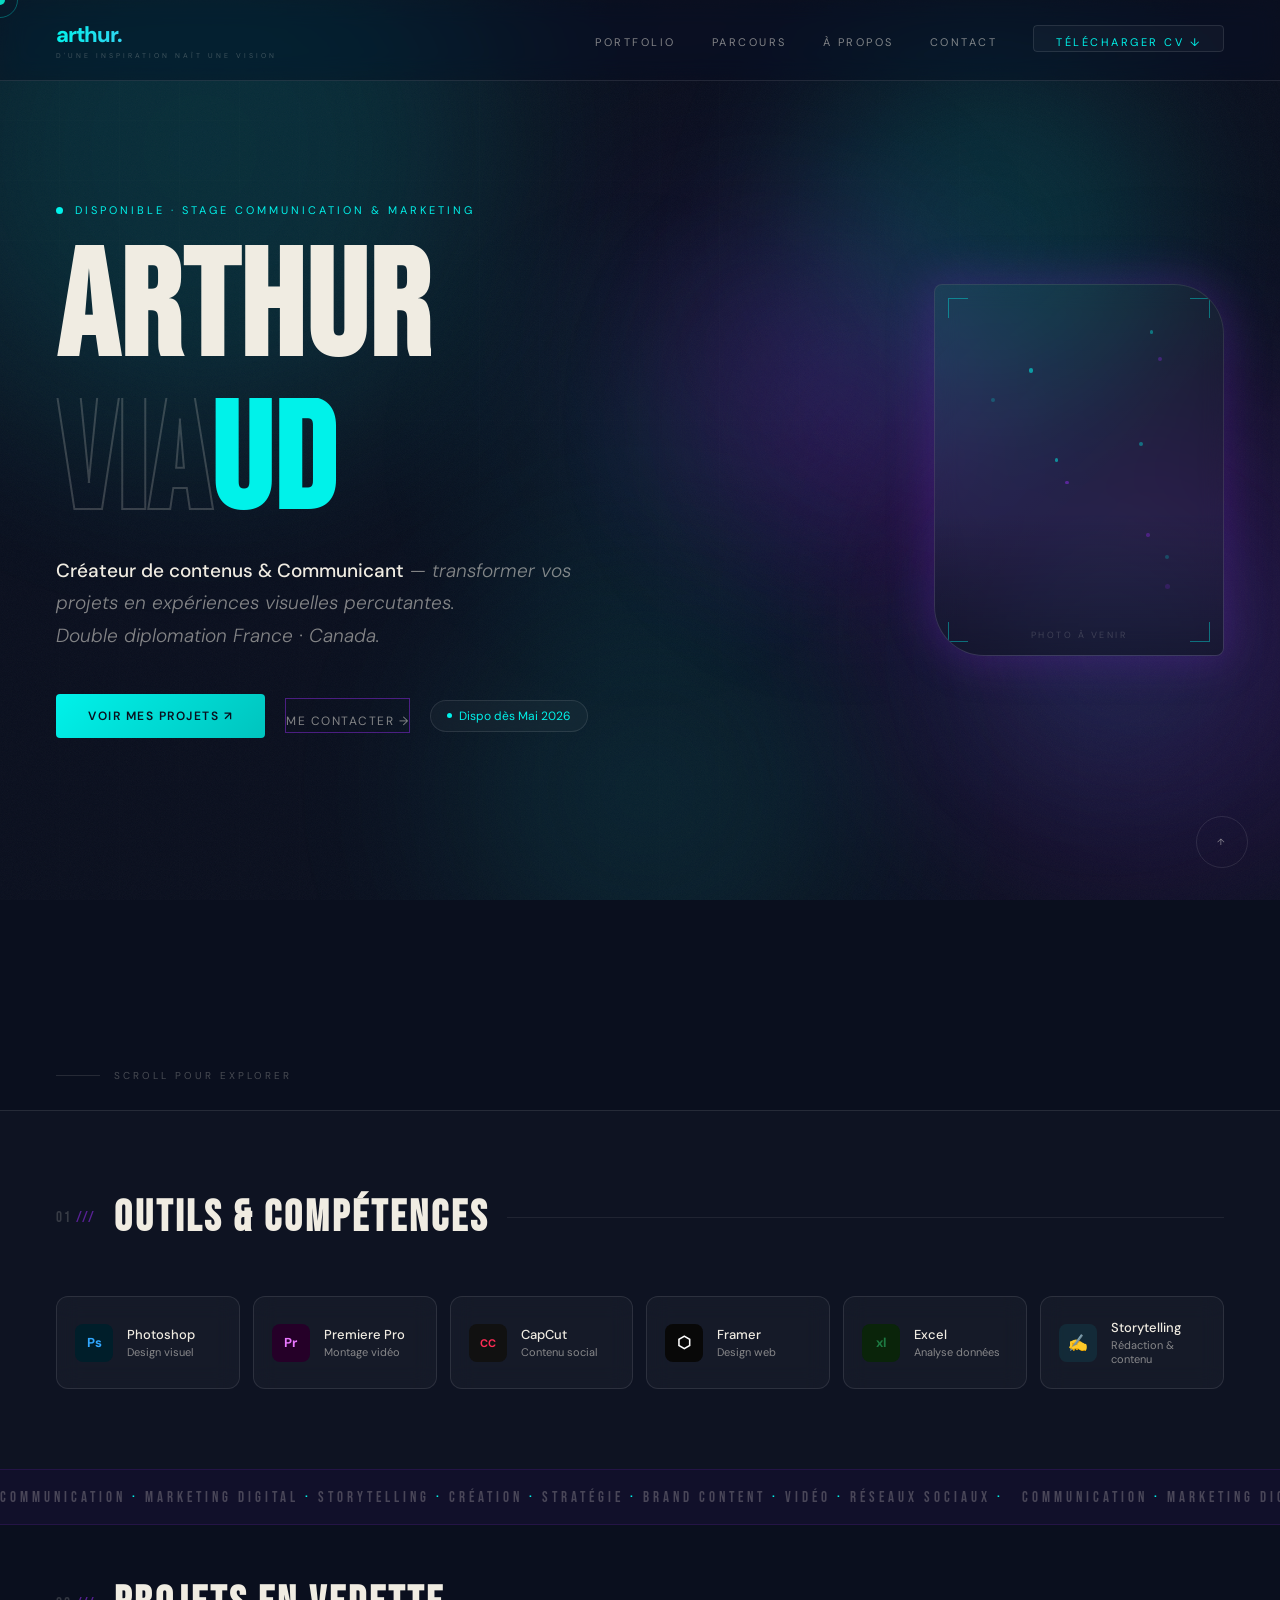
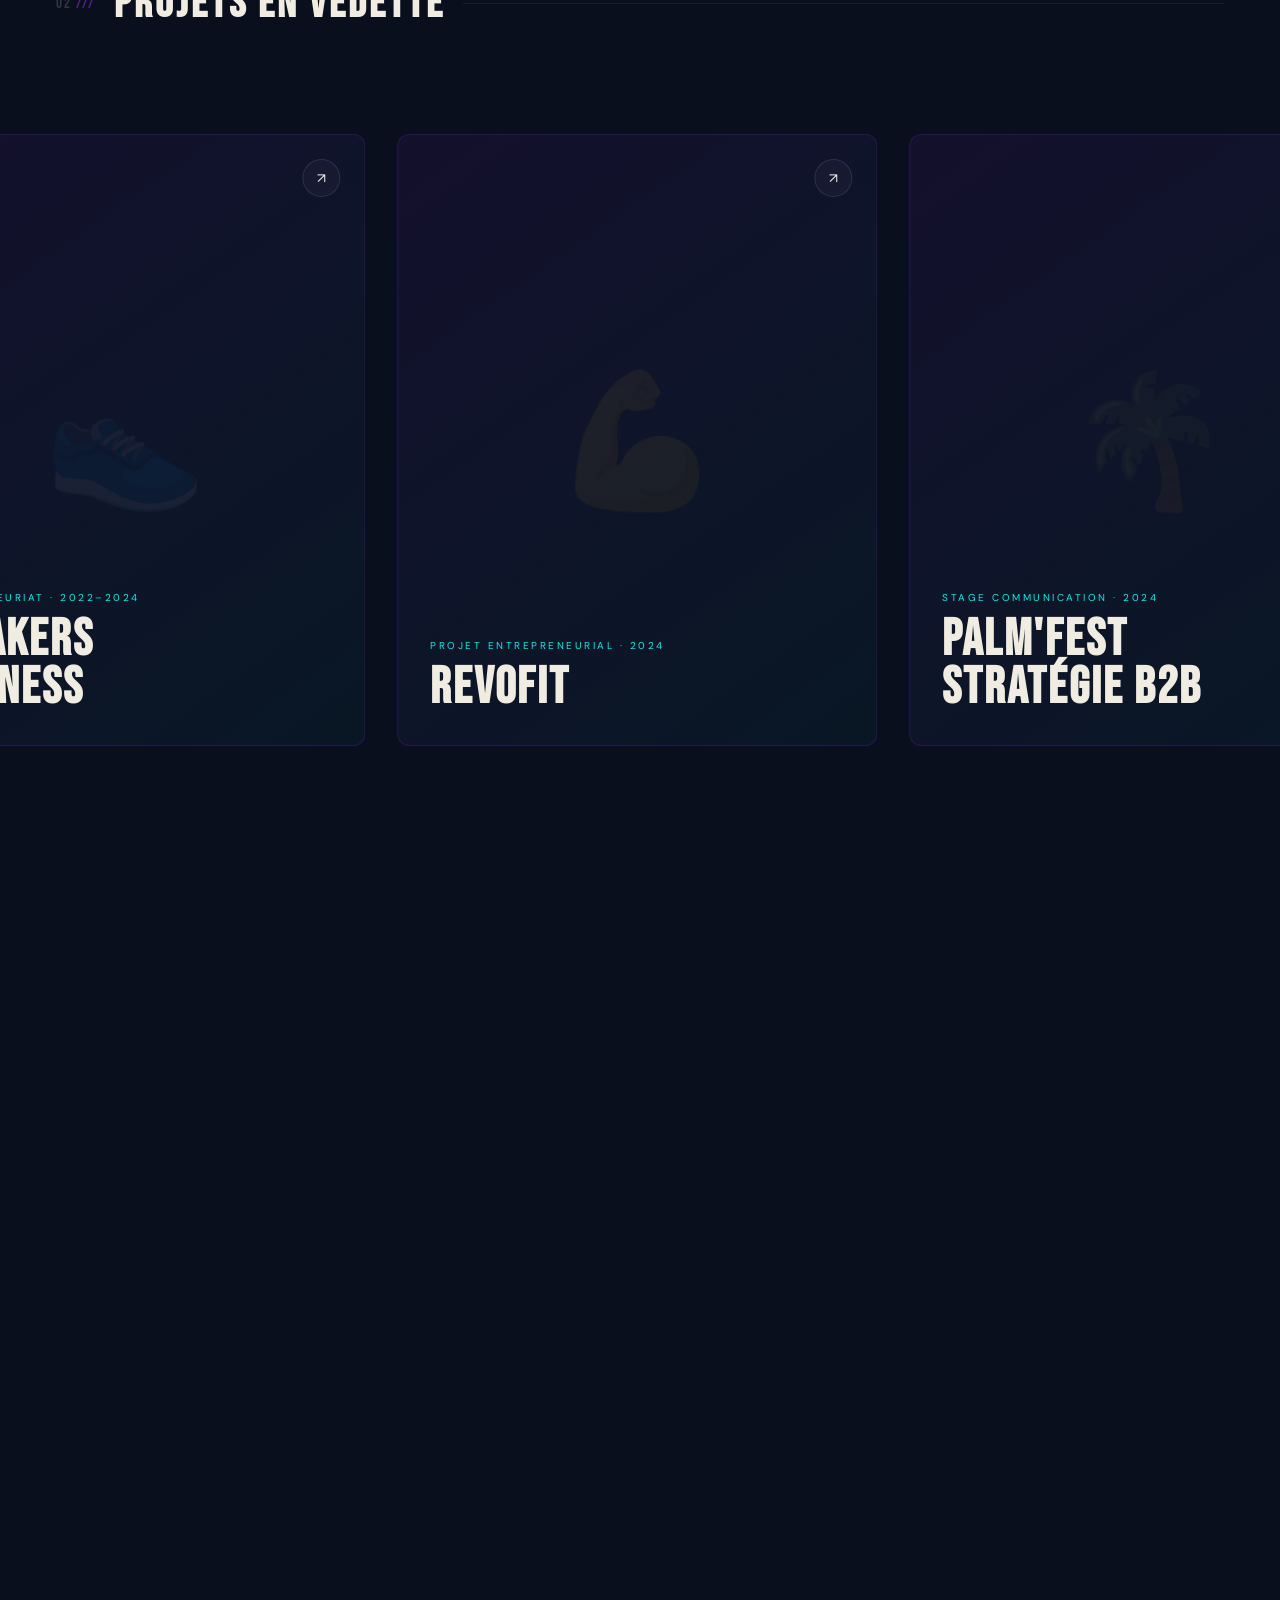
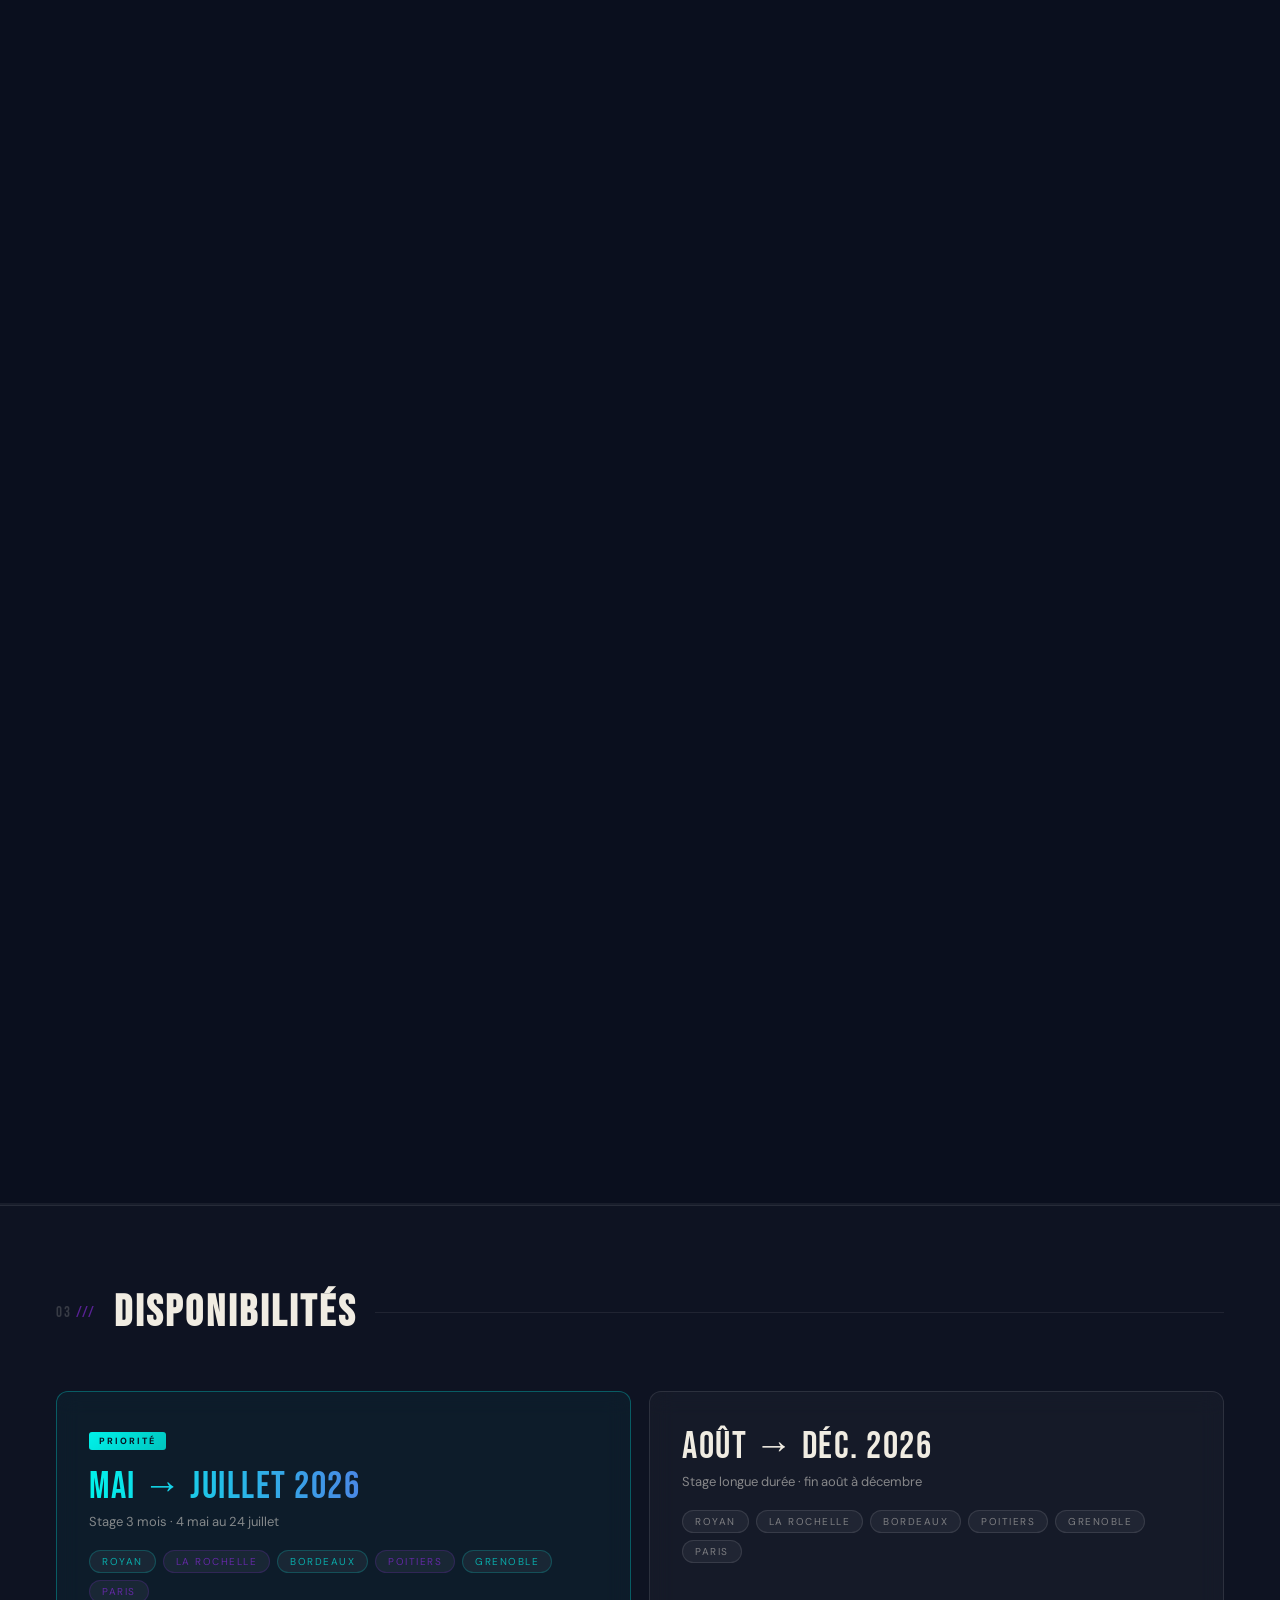
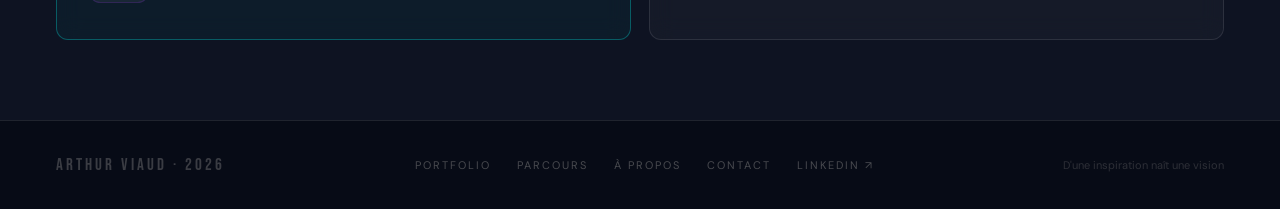
==== commit cb043898: "Phase 5 — Homepage Creative Coding (Awwwards level) - Loading screen : rideau 2 panneaux + stagger l" ====
--- a/index.html
+++ b/index.html
@@ -4,21 +4,41 @@
 <script defer src="/_vercel/speed-insights/script.js"></script>
 <meta charset="UTF-8">
 <meta name="viewport" content="width=device-width, initial-scale=1.0">
-<title>Arthur Viaud — Portfolio</title>
+<title>Arthur Viaud — Créateur de Contenus & Communicant</title>
+<meta name="description" content="Portfolio d'Arthur Viaud — Créateur de contenus & Communicant. Stage communication & marketing digital disponible dès mai 2026.">
 <link href="https://fonts.googleapis.com/css2?family=Bebas+Neue&family=DM+Sans:ital,opsz,wght@0,9..40,300;0,9..40,400;0,9..40,500;1,9..40,300&display=swap" rel="stylesheet">
 <link rel="stylesheet" href="shared.css">
 <link rel="stylesheet" href="home.css">
 </head>
-<body>
-
-<div id="page-overlay"></div>
+<body class="page-home">
+
+<!-- ==================== LOADING SCREEN ==================== -->
+<div id="loader">
+  <div class="loader-curtain lc-left"></div>
+  <div class="loader-curtain lc-right"></div>
+  <div class="loader-content">
+    <div id="loader-logo">
+      <span class="ll">a</span><span class="ll">r</span><span class="ll">t</span><span class="ll">h</span><span class="ll">u</span><span class="ll">r</span><span class="ll">.</span>
+    </div>
+    <div class="loader-bar-wrap" id="loaderBarWrap">
+      <div id="loader-fill"></div>
+    </div>
+  </div>
+</div>
+
+<!-- ==================== EFFETS GLOBAUX ==================== -->
+<div id="spotlight"></div>
 <div class="cursor" id="cur"></div>
 <div class="cursor-ring" id="ring"></div>
 <div class="mesh">
-  <div class="mesh-blob mb1"></div><div class="mesh-blob mb2"></div>
-  <div class="mesh-blob mb3"></div><div class="mesh-blob mb4"></div>
+  <div class="mesh-blob mb1"></div>
+  <div class="mesh-blob mb2"></div>
+  <div class="mesh-blob mb3"></div>
+  <div class="mesh-blob mb4"></div>
 </div>
 <div class="grain"></div>
+<div class="grid-overlay" id="gridOverlay"></div>
+<div id="page-overlay"></div>
 
 <!-- SCROLL INDICATOR -->
 <div class="scroll-indicator" id="scrollInd" title="Haut de page">
@@ -55,54 +75,116 @@
 </nav>
 
 <!-- ==================== HERO ==================== -->
-<section class="hero">
+<section class="hero" id="hero">
+
+  <!-- Couche 1 — Grille tech (parallax lente) -->
+  <div class="hero-layer hero-grid-layer" id="heroGridLayer"></div>
+
+  <!-- Couche 2 — Halos flottants mauve/teal -->
+  <div class="hero-layer hero-halos" id="heroHalos">
+    <div class="halo h1"></div>
+    <div class="halo h2"></div>
+    <div class="halo h3"></div>
+  </div>
+
+  <!-- Couches 3 & 4 — Contenu -->
   <div class="hero-wrap">
-    <div>
-      <div class="h-eyebrow">
+
+    <!-- Couche 3 — Texte hero -->
+    <div class="hero-text-col" id="heroTextCol">
+      <div class="h-eyebrow hero-enter" id="heroEyebrow">
         <div class="e-dot"></div>
         <span class="e-txt">Disponible · Stage Communication & Marketing</span>
       </div>
-      <h1 class="hero-name">
-        <span class="hn-solid">Arthur</span><br>
-        <span class="hn-stroke">Via</span><span class="hn-teal">ud</span>
+      <h1 class="hero-name hero-enter" id="heroName">
+        <span class="hn-line hn-solid">Arthur</span>
+        <br>
+        <span class="hn-line"><span class="hn-stroke">Via</span><span class="hn-teal">ud</span></span>
       </h1>
-      <p class="hero-tagline">
+      <p class="hero-tagline hero-enter" id="heroTagline">
         <strong>Créateur de contenus & Communicant</strong> — transformer vos projets
         en expériences visuelles percutantes.<br>Double diplomation France · Canada.
       </p>
-      <div class="hero-btns">
-        <a href="portfolio.html" class="btn-primary">Voir mes projets ↗</a>
-        <a href="contact.html" class="btn-ghost">Me contacter →</a>
+      <div class="hero-btns hero-enter" id="heroBtns">
+        <a href="portfolio.html" class="btn-primary magnetic">Voir mes projets ↗</a>
+        <a href="contact.html" class="btn-ghost magnetic">Me contacter →</a>
         <div class="dispo-pill"><div class="dp-dot"></div>Dispo dès Mai 2026</div>
       </div>
     </div>
-    <!-- PHOTO ZONE — remplace le commentaire par <img src="ta-photo.jpg" alt="Arthur Viaud"> -->
-    <div class="photo-zone">
-      <div class="photo-frame">
-        <div class="corner c-tl"></div><div class="corner c-tr"></div>
-        <div class="corner c-bl"></div><div class="corner c-br"></div>
-        <div class="ph-ph">
-          <div class="ph-icon">👤</div>
-          <span class="ph-lbl">Ta photo ici</span>
+
+    <!-- Couche 4 — Zone photo (bouge plus lentement) -->
+    <div class="photo-zone hero-enter" id="heroPhotoZone">
+      <div class="photo-frame" id="photoFrame">
+        <div class="corner c-tl"></div>
+        <div class="corner c-tr"></div>
+        <div class="corner c-bl"></div>
+        <div class="corner c-br"></div>
+
+        <!-- Silhouette SVG animée -->
+        <div class="ph-silhouette">
+          <svg viewBox="0 0 100 180" fill="none" xmlns="http://www.w3.org/2000/svg" aria-hidden="true">
+            <path class="sil-path"
+              d="M50 10 C40 10 30 18 30 29 C30 40 40 48 50 48 C60 48 70 40 70 29 C70 18 60 10 50 10 Z
+                 M50 48 L50 62
+                 M22 70 L78 70
+                 M50 62 L50 115
+                 M22 70 L10 105
+                 M78 70 L90 105
+                 M34 115 L66 115
+                 M38 115 L28 168
+                 M62 115 L72 168"
+              stroke="rgba(0,242,234,0.18)" stroke-width="0.9" stroke-linecap="round" stroke-linejoin="round"/>
+          </svg>
         </div>
-      </div>
-    </div>
+
+        <!-- Particules flottantes (générées par home.js) -->
+        <div class="ph-particles" id="phParticles"></div>
+
+        <!-- Label discret -->
+        <span class="ph-lbl">Photo à venir</span>
+      </div>
+    </div>
+
   </div>
 </section>
 
-<!-- STATS -->
-<div class="stats-bar">
-  <div class="stat-item"><div class="stat-n">3<em>+</em></div><div class="stat-l">Années d'études</div></div>
-  <div class="stat-item"><div class="stat-n">2<em>x</em></div><div class="stat-l">Double diplôme FR · CA</div></div>
-  <div class="stat-item"><div class="stat-n">4<em>+</em></div><div class="stat-l">Expériences pros</div></div>
-  <div class="stat-item"><div class="stat-n">3<em>↗</em></div><div class="stat-l">Langues parlées</div></div>
-</div>
-<div class="scroll-caret"><div class="sc-line"></div><span class="sc-lbl">Scroll pour explorer</span></div>
-
-<!-- ==================== OUTILS ==================== -->
+<!-- ==================== STATS BAR ==================== -->
+<div class="stats-bar hero-enter" id="statsBar">
+  <div class="stat-item">
+    <div class="stat-n" data-slot-target="3" data-slot-suffix="+">
+      <span class="slot-display">3</span><em>+</em>
+    </div>
+    <div class="stat-l">Années d'études</div>
+  </div>
+  <div class="stat-item">
+    <div class="stat-n" data-slot-target="2" data-slot-suffix="x">
+      <span class="slot-display">2</span><em>x</em>
+    </div>
+    <div class="stat-l">Double diplôme FR · CA</div>
+  </div>
+  <div class="stat-item">
+    <div class="stat-n" data-slot-target="4" data-slot-suffix="+">
+      <span class="slot-display">4</span><em>+</em>
+    </div>
+    <div class="stat-l">Expériences pros</div>
+  </div>
+  <div class="stat-item">
+    <div class="stat-n" data-slot-target="3" data-slot-suffix="↗">
+      <span class="slot-display">3</span><em>↗</em>
+    </div>
+    <div class="stat-l">Langues parlées</div>
+  </div>
+</div>
+
+<div class="scroll-caret">
+  <div class="sc-line"></div>
+  <span class="sc-lbl">Scroll pour explorer</span>
+</div>
+
+<!-- ==================== 01 · OUTILS & COMPÉTENCES ==================== -->
 <section class="section s-alt">
   <div class="s-head reveal-left">
-    <span class="s-num">01 ///</span>
+    <span class="s-num">01 <span class="s-sep">///</span></span>
     <h2 class="s-title">Outils & Compétences</h2>
     <div class="s-rule"></div>
   </div>
@@ -116,60 +198,95 @@
   </div>
 </section>
 
-<!-- ==================== PROJETS TEASER ==================== -->
-<section class="section">
-  <div class="s-head reveal-left">
-    <span class="s-num">02 ///</span>
-    <h2 class="s-title">Projets en Vedette</h2>
-    <div class="s-rule"></div>
-  </div>
-  <div class="proj-grid">
-    <a href="projet-sneakers.html" class="proj-card reveal">
-      <div class="proj-emoji">👟</div>
-      <div class="proj-arrow">↗</div>
-      <div class="proj-tag">Entrepreneuriat · 2022–2024</div>
-      <div class="proj-title">Sneakers Business</div>
-    </a>
-    <a href="projet-revofit.html" class="proj-card reveal">
-      <div class="proj-emoji">💪</div>
-      <div class="proj-arrow">↗</div>
-      <div class="proj-tag">Projet Entrepreneurial · 2024</div>
-      <div class="proj-title">RevoFit</div>
-    </a>
-    <a href="projet-palmfest.html" class="proj-card reveal">
-      <div class="proj-emoji">🌴</div>
-      <div class="proj-arrow">↗</div>
-      <div class="proj-tag">Stage Communication · 2024</div>
-      <div class="proj-title">Palm'Fest — Stratégie B2B</div>
-    </a>
-  </div>
-</section>
-
-<!-- ==================== DISPONIBILITÉS ==================== -->
+<!-- ==================== MARQUEE ==================== -->
+<div class="marquee-section" role="marquee" aria-hidden="true">
+  <div class="marquee-inner">
+    <span class="marquee-track">COMMUNICATION <span class="m-dot">·</span> MARKETING DIGITAL <span class="m-dot">·</span> STORYTELLING <span class="m-dot">·</span> CRÉATION <span class="m-dot">·</span> STRATÉGIE <span class="m-dot">·</span> BRAND CONTENT <span class="m-dot">·</span> VIDÉO <span class="m-dot">·</span> RÉSEAUX SOCIAUX <span class="m-dot">·</span>&nbsp;&nbsp;&nbsp;</span>
+    <span class="marquee-track" aria-hidden="true">COMMUNICATION <span class="m-dot">·</span> MARKETING DIGITAL <span class="m-dot">·</span> STORYTELLING <span class="m-dot">·</span> CRÉATION <span class="m-dot">·</span> STRATÉGIE <span class="m-dot">·</span> BRAND CONTENT <span class="m-dot">·</span> VIDÉO <span class="m-dot">·</span> RÉSEAUX SOCIAUX <span class="m-dot">·</span>&nbsp;&nbsp;&nbsp;</span>
+  </div>
+</div>
+
+<!-- ==================== 02 · PROJETS EN VEDETTE (HORIZONTAL SCROLL) ==================== -->
+<div id="projets" class="proj-h-section">
+  <div class="proj-track" id="projTrack">
+
+    <!-- Header reste visible pendant le scroll horizontal -->
+    <div class="proj-track-header reveal-left">
+      <span class="s-num">02 <span class="s-sep">///</span></span>
+      <h2 class="s-title">Projets en Vedette</h2>
+      <div class="s-rule"></div>
+    </div>
+
+    <!-- Conteneur des cartes scrollables -->
+    <div class="proj-cards-wrap" id="projCardsWrap">
+      <div class="proj-inner" id="projInner">
+
+        <a href="projet-sneakers.html" class="proj-card" data-cursor-label="VOIR →">
+          <div class="proj-bg-emoji">👟</div>
+          <div class="proj-arrow">↗</div>
+          <div class="proj-tag">Entrepreneuriat · 2022–2024</div>
+          <h3 class="proj-title">Sneakers<br>Business</h3>
+          <div class="proj-glare" aria-hidden="true"></div>
+        </a>
+
+        <a href="projet-revofit.html" class="proj-card" data-cursor-label="VOIR →">
+          <div class="proj-bg-emoji">💪</div>
+          <div class="proj-arrow">↗</div>
+          <div class="proj-tag">Projet Entrepreneurial · 2024</div>
+          <h3 class="proj-title">RevoFit</h3>
+          <div class="proj-glare" aria-hidden="true"></div>
+        </a>
+
+        <a href="projet-palmfest.html" class="proj-card" data-cursor-label="VOIR →">
+          <div class="proj-bg-emoji">🌴</div>
+          <div class="proj-arrow">↗</div>
+          <div class="proj-tag">Stage Communication · 2024</div>
+          <h3 class="proj-title">Palm'Fest<br>Stratégie B2B</h3>
+          <div class="proj-glare" aria-hidden="true"></div>
+        </a>
+
+      </div>
+    </div>
+
+  </div>
+
+  <!-- Indicateur de progression scroll horizontal -->
+  <div class="proj-progress-track">
+    <div class="proj-progress-fill" id="projScrollFill"></div>
+  </div>
+</div>
+
+<!-- ==================== 03 · DISPONIBILITÉS ==================== -->
 <section class="section s-alt">
   <div class="s-head reveal-left">
-    <span class="s-num">03 ///</span>
+    <span class="s-num">03 <span class="s-sep">///</span></span>
     <h2 class="s-title">Disponibilités</h2>
     <div class="s-rule"></div>
   </div>
   <div class="dispo-grid">
-    <div class="glass-card dispo-card prime reveal-scale">
+    <div class="glass-card dispo-card prime reveal-left">
       <div class="d-badge">Priorité</div>
       <div class="d-date">Mai → Juillet 2026</div>
       <div class="d-dur">Stage 3 mois · 4 mai au 24 juillet</div>
       <div class="d-locs">
-        <span class="loc-tag">Royan</span><span class="loc-tag">La Rochelle</span>
-        <span class="loc-tag">Bordeaux</span><span class="loc-tag">Poitiers</span>
-        <span class="loc-tag">Grenoble</span><span class="loc-tag">Paris</span>
+        <span class="loc-tag">Royan</span>
+        <span class="loc-tag">La Rochelle</span>
+        <span class="loc-tag">Bordeaux</span>
+        <span class="loc-tag">Poitiers</span>
+        <span class="loc-tag">Grenoble</span>
+        <span class="loc-tag">Paris</span>
       </div>
     </div>
     <div class="glass-card dispo-card reveal-right">
       <div class="d-date">Août → Déc. 2026</div>
       <div class="d-dur">Stage longue durée · fin août à décembre</div>
       <div class="d-locs">
-        <span class="loc-tag">Royan</span><span class="loc-tag">La Rochelle</span>
-        <span class="loc-tag">Bordeaux</span><span class="loc-tag">Poitiers</span>
-        <span class="loc-tag">Grenoble</span><span class="loc-tag">Paris</span>
+        <span class="loc-tag">Royan</span>
+        <span class="loc-tag">La Rochelle</span>
+        <span class="loc-tag">Bordeaux</span>
+        <span class="loc-tag">Poitiers</span>
+        <span class="loc-tag">Grenoble</span>
+        <span class="loc-tag">Paris</span>
       </div>
     </div>
   </div>
@@ -189,5 +306,6 @@
 </footer>
 
 <script src="shared.js" defer></script>
+<script src="home.js" defer></script>
 </body>
 </html>
--- a/home.css
+++ b/home.css
@@ -1,265 +1,697 @@
-/* =============================================
+/* ==============================================
    home.css — Styles spécifiques à index.html
-   (La DA globale est dans shared.css)
-============================================= */
-
-/* =============================================
+   Phase 5 Creative Coding — Arthur Viaud Portfolio
+   DA : #0A0F1E · #00F2EA · #8A2BE2 · glassmorphism
+============================================== */
+
+/* ==============================================
+   LOADING SCREEN
+============================================== */
+#loader {
+  position: fixed; inset: 0; z-index: 10001;
+  display: flex; align-items: center; justify-content: center;
+  pointer-events: all;
+}
+.loader-curtain {
+  position: absolute; top: 0; bottom: 0; width: 50%;
+  background: #0A0F1E;
+  transition: transform 0.65s cubic-bezier(0.76, 0, 0.24, 1);
+  will-change: transform;
+}
+.lc-left  { left: 0; }
+.lc-right { right: 0; }
+#loader.dismissing .lc-left  { transform: translateX(-101%); }
+#loader.dismissing .lc-right { transform: translateX(101%); }
+
+.loader-content {
+  position: relative; z-index: 1;
+  display: flex; flex-direction: column; align-items: center; gap: 28px;
+}
+
+#loader-logo {
+  display: flex; gap: 1px;
+  font-family: 'Bebas Neue', sans-serif;
+  font-size: clamp(64px, 10vw, 92px);
+  letter-spacing: 4px;
+  color: var(--teal);
+  filter: drop-shadow(0 0 24px rgba(0, 242, 234, 0.45)) drop-shadow(0 0 60px rgba(138, 43, 226, 0.3));
+}
+.ll {
+  display: inline-block;
+  opacity: 0;
+  transform: translateY(24px);
+  animation: loaderLetter 0.4s cubic-bezier(0.34, 1.56, 0.64, 1) forwards;
+}
+/* Delays set inline via CSS custom property --li */
+.ll:nth-child(1) { animation-delay: 0.00s; }
+.ll:nth-child(2) { animation-delay: 0.03s; }
+.ll:nth-child(3) { animation-delay: 0.06s; }
+.ll:nth-child(4) { animation-delay: 0.09s; }
+.ll:nth-child(5) { animation-delay: 0.12s; }
+.ll:nth-child(6) { animation-delay: 0.15s; }
+.ll:nth-child(7) { animation-delay: 0.18s; color: rgba(138,43,226,0.9); }
+@keyframes loaderLetter {
+  to { opacity: 1; transform: translateY(0); }
+}
+
+.loader-bar-wrap {
+  width: min(280px, 60vw); height: 2px;
+  background: rgba(240, 236, 226, 0.07);
+  border-radius: 2px; overflow: hidden;
+  opacity: 0; animation: loaderBarFade 0.3s ease forwards 0.35s;
+}
+@keyframes loaderBarFade { to { opacity: 1; } }
+
+#loader-fill {
+  height: 100%; width: 0%;
+  background: linear-gradient(90deg, var(--teal), rgba(138, 43, 226, 0.8));
+  border-radius: 2px;
+  transition: width 0.05s linear;
+  box-shadow: 0 0 8px rgba(0, 242, 234, 0.6);
+}
+
+/* ==============================================
+   SPOTLIGHT CURSOR
+============================================== */
+#spotlight {
+  position: fixed; inset: 0; z-index: 3;
+  pointer-events: none;
+  will-change: background;
+}
+
+/* ==============================================
+   GRID OVERLAY (§5.11)
+============================================== */
+.grid-overlay {
+  position: fixed; inset: 0; z-index: 2;
+  pointer-events: none;
+  background:
+    repeating-linear-gradient(0deg,   transparent, transparent 79px, rgba(240,236,226,0.025) 80px),
+    repeating-linear-gradient(90deg,  transparent, transparent 79px, rgba(240,236,226,0.025) 80px);
+  -webkit-mask-image: radial-gradient(ellipse 80% 70% at 50% 30%, rgba(0,0,0,0.8) 0%, transparent 100%);
+  mask-image:         radial-gradient(ellipse 80% 70% at 50% 30%, rgba(0,0,0,0.8) 0%, transparent 100%);
+  will-change: transform;
+}
+@media (max-width: 768px) { .grid-overlay { display: none; } }
+
+/* ==============================================
    HERO
-============================================= */
-.hero{
-  position:relative;z-index:10;
-  min-height:100vh;
-  display:flex;align-items:center;
-  padding:110px 56px 70px;
-}
-.hero-wrap{
-  max-width:1280px;width:100%;margin:0 auto;
-  display:grid;grid-template-columns:1fr 290px;
-  gap:72px;align-items:center;
-}
-.h-eyebrow{
-  display:flex;align-items:center;gap:12px;
-  margin-bottom:28px;opacity:0;
-  animation:riseUp .7s ease forwards .2s;
-}
-.e-dot{
-  width:7px;height:7px;border-radius:50%;
-  background:var(--teal);animation:pulseDot 2s ease infinite;
-}
-@keyframes pulseDot{
-  0%,100%{box-shadow:0 0 0 0 rgba(0,242,234,.55)}
-  50%{box-shadow:0 0 0 8px rgba(0,242,234,0)}
-}
-.e-txt{font-size:11px;letter-spacing:3px;text-transform:uppercase;color:var(--teal)}
-.hero-name{
-  font-family:'Bebas Neue',sans-serif;
-  font-size:clamp(84px,12vw,152px);
-  line-height:.87;letter-spacing:2px;
-  opacity:0; /* JS (initHeroSplit) révèle lettre par lettre ; CSS animation annulée par JS */
-}
-.hn-solid{color:var(--cream)}
-.hn-stroke{-webkit-text-stroke:2px rgba(240,236,226,.2);color:transparent}
-.hn-teal{color:var(--teal)}
-.hero-tagline{
-  font-size:clamp(15px,1.6vw,19px);
-  font-weight:300;font-style:italic;
-  color:var(--muted);line-height:1.7;
-  max-width:520px;margin-top:24px;
-  opacity:0;animation:riseUp .85s ease forwards .56s;
-}
-.hero-tagline strong{font-style:normal;font-weight:500;color:var(--cream)}
-.hero-btns{
-  margin-top:42px;display:flex;
-  align-items:center;gap:20px;flex-wrap:wrap;
-  opacity:0;animation:riseUp .85s ease forwards .74s;
-}
-.dispo-pill{
-  display:inline-flex;align-items:center;gap:7px;
-  background:var(--glass-bg);border:var(--glass-bd);
-  backdrop-filter:var(--glass-blur);
-  padding:7px 16px;border-radius:100px;
-  font-size:12px;color:var(--teal);
-}
-.dp-dot{width:5px;height:5px;border-radius:50%;background:var(--teal);animation:pulseDot 2s ease infinite .4s}
-
-/* PHOTO */
-.photo-zone{opacity:0;animation:riseUp .9s ease forwards .48s}
-.photo-frame{
-  width:100%;aspect-ratio:.78;
-  border-radius:8px 50px 8px 50px;
-  background:var(--glass-bg);
-  border:var(--glass-bd);
-  backdrop-filter:var(--glass-blur);
-  display:flex;flex-direction:column;align-items:center;justify-content:center;gap:14px;
-  position:relative;overflow:hidden;
-}
-.photo-frame img{
-  position:absolute;inset:0;width:100%;height:100%;
-  object-fit:cover;object-position:center top;
-}
-.photo-frame::before{
-  content:'';position:absolute;inset:0;
-  background:linear-gradient(135deg,rgba(0,242,234,.06),transparent 55%);
-  z-index:1;pointer-events:none;
-}
-.photo-frame::after{
-  content:'';position:absolute;bottom:0;left:0;right:0;height:38%;
-  background:linear-gradient(to top,rgba(10,15,30,.55),transparent);
-  z-index:1;pointer-events:none;
-}
-.ph-ph{display:flex;flex-direction:column;align-items:center;gap:12px;z-index:2}
-.ph-icon{
-  width:74px;height:74px;border-radius:50%;
-  background:rgba(0,242,234,.08);
-  border:1px dashed rgba(0,242,234,.28);
-  display:flex;align-items:center;justify-content:center;font-size:28px;
-}
-.ph-lbl{font-size:9.5px;letter-spacing:2.5px;text-transform:uppercase;color:rgba(240,236,226,.2)}
-.corner{position:absolute;width:20px;height:20px;border-color:var(--teal);border-style:solid;opacity:.32;z-index:2}
-.c-tl{top:13px;left:13px;border-width:1px 0 0 1px}
-.c-tr{top:13px;right:13px;border-width:1px 1px 0 0}
-.c-bl{bottom:13px;left:13px;border-width:0 0 1px 1px}
-.c-br{bottom:13px;right:13px;border-width:0 1px 1px 0}
-
-/* =============================================
-   STATS BAR
-============================================= */
-.stats-bar{
-  position:relative;z-index:10;
-  display:grid;grid-template-columns:repeat(4,1fr);
-  border-top:var(--glass-bd);border-bottom:var(--glass-bd);
-  background:rgba(255,255,255,.015);
-  opacity:0;animation:riseUp .8s ease forwards .92s;
-}
-.stat-item{
-  padding:32px 0;text-align:center;
-  border-right:var(--glass-bd);
-}
-.stat-item:last-child{border-right:none}
-.stat-n{
-  font-family:'Bebas Neue',sans-serif;font-size:48px;line-height:1;color:var(--cream);
-}
-.stat-n em{font-style:normal;font-size:26px;color:var(--teal)}
-.stat-l{font-size:10px;letter-spacing:2px;text-transform:uppercase;color:var(--muted);margin-top:4px}
-
-/* =============================================
+============================================== */
+.hero {
+  position: relative; z-index: 10;
+  min-height: 100vh;
+  display: flex; align-items: center;
+  padding: 110px 56px 70px;
+  overflow: hidden;
+}
+
+/* Parallax layers */
+.hero-layer {
+  position: absolute; inset: 0;
+  pointer-events: none; will-change: transform;
+}
+
+/* Couche 1 — mini grille */
+.hero-grid-layer {
+  background:
+    repeating-linear-gradient(0deg,   transparent, transparent 59px, rgba(240,236,226,0.03) 60px),
+    repeating-linear-gradient(90deg,  transparent, transparent 59px, rgba(240,236,226,0.03) 60px);
+  opacity: 0.6;
+}
+
+/* Couche 2 — halos */
+.hero-halos { will-change: transform; }
+.halo {
+  position: absolute; border-radius: 50%;
+  filter: blur(80px); pointer-events: none;
+}
+.h1 {
+  width: 380px; height: 380px;
+  background: var(--teal); opacity: 0.14;
+  top: 5%; right: 8%;
+}
+.h2 {
+  width: 300px; height: 300px;
+  background: var(--mauve); opacity: 0.18;
+  top: 30%; right: 22%;
+}
+.h3 {
+  width: 220px; height: 220px;
+  background: var(--teal); opacity: 0.09;
+  bottom: 15%; right: 5%;
+}
+
+/* Hero layout */
+.hero-wrap {
+  max-width: 1280px; width: 100%; margin: 0 auto;
+  display: grid; grid-template-columns: 1fr 290px;
+  gap: 72px; align-items: center;
+  position: relative; z-index: 5;
+}
+
+/* Text column — parallax target */
+.hero-text-col { will-change: transform; }
+
+/* Entrée hero — tous les éléments partent à opacity:0, JS les révèle */
+.hero-enter { opacity: 0; }
+
+/* Eyebrow */
+.h-eyebrow {
+  display: flex; align-items: center; gap: 12px;
+  margin-bottom: 28px;
+}
+.e-dot {
+  width: 7px; height: 7px; border-radius: 50%;
+  background: var(--teal); flex-shrink: 0;
+  animation: pulseDot 2s ease infinite;
+}
+@keyframes pulseDot {
+  0%, 100% { box-shadow: 0 0 0 0 rgba(0, 242, 234, 0.55); }
+  50%       { box-shadow: 0 0 0 8px rgba(0, 242, 234, 0); }
+}
+.e-txt {
+  font-size: 11px; letter-spacing: 3px;
+  text-transform: uppercase; color: var(--teal);
+}
+
+/* Hero name */
+.hero-name {
+  font-family: 'Bebas Neue', sans-serif;
+  font-size: clamp(84px, 12vw, 152px);
+  line-height: 0.87; letter-spacing: 2px;
+  will-change: transform;
+}
+.hn-line { display: block; overflow: hidden; }
+.hn-solid { color: var(--cream); display: inline-block; }
+.hn-stroke {
+  -webkit-text-stroke: 2px rgba(240, 236, 226, 0.2);
+  color: transparent; display: inline-block;
+}
+.hn-teal { color: var(--teal); display: inline-block; }
+
+/* Tagline */
+.hero-tagline {
+  font-size: clamp(15px, 1.6vw, 19px);
+  font-weight: 300; font-style: italic;
+  color: var(--muted); line-height: 1.7;
+  max-width: 520px; margin-top: 24px;
+  will-change: transform;
+}
+.hero-tagline strong { font-style: normal; font-weight: 500; color: var(--cream); }
+
+/* Buttons */
+.hero-btns {
+  margin-top: 42px;
+  display: flex; align-items: center; gap: 20px; flex-wrap: wrap;
+}
+.dispo-pill {
+  display: inline-flex; align-items: center; gap: 7px;
+  background: var(--glass-bg); border: var(--glass-bd);
+  backdrop-filter: var(--glass-blur);
+  padding: 7px 16px; border-radius: 100px;
+  font-size: 12px; color: var(--teal);
+}
+.dp-dot {
+  width: 5px; height: 5px; border-radius: 50%;
+  background: var(--teal); animation: pulseDot 2s ease infinite 0.4s;
+}
+
+/* CTA enhanced hover (§5.5) */
+.btn-primary {
+  box-shadow: 0 0 0 0 rgba(0, 242, 234, 0.4);
+}
+.btn-primary:hover {
+  box-shadow: 0 0 24px 4px rgba(0, 242, 234, 0.25);
+}
+.btn-ghost {
+  border: 1px solid rgba(138, 43, 226, 0.5);
+  padding: 14px 0; padding-bottom: 3px;
+  color: var(--muted);
+}
+.btn-ghost:hover {
+  border-color: rgba(138, 43, 226, 0.9);
+  box-shadow: 0 0 20px 2px rgba(138, 43, 226, 0.2);
+  color: var(--cream);
+}
+
+/* ==============================================
+   PHOTO ZONE (§5.9)
+============================================== */
+.photo-zone { will-change: transform; }
+
+.photo-frame {
+  width: 100%; aspect-ratio: 0.78;
+  border-radius: 8px 50px 8px 50px;
+  background: var(--glass-bg);
+  border: var(--glass-bd);
+  backdrop-filter: var(--glass-blur);
+  display: flex; flex-direction: column;
+  align-items: center; justify-content: center;
+  position: relative; overflow: hidden;
+}
+/* Si une vraie photo est ajoutée */
+.photo-frame img {
+  position: absolute; inset: 0; width: 100%; height: 100%;
+  object-fit: cover; object-position: center top; z-index: 1;
+}
+.photo-frame::before {
+  content: ''; position: absolute; inset: 0;
+  background: linear-gradient(135deg, rgba(0,242,234,0.06), transparent 55%);
+  z-index: 2; pointer-events: none;
+}
+.photo-frame::after {
+  content: ''; position: absolute; bottom: 0; left: 0; right: 0; height: 38%;
+  background: linear-gradient(to top, rgba(10,15,30,0.55), transparent);
+  z-index: 2; pointer-events: none;
+}
+
+/* Corners */
+.corner {
+  position: absolute; width: 20px; height: 20px;
+  border-color: var(--teal); border-style: solid; opacity: 0.4; z-index: 3;
+}
+.c-tl { top: 13px; left: 13px;    border-width: 1px 0 0 1px; }
+.c-tr { top: 13px; right: 13px;   border-width: 1px 1px 0 0; }
+.c-bl { bottom: 13px; left: 13px;  border-width: 0 0 1px 1px; }
+.c-br { bottom: 13px; right: 13px; border-width: 0 1px 1px 0; }
+
+/* SVG Silhouette */
+.ph-silhouette {
+  position: absolute; inset: 0; display: flex;
+  align-items: center; justify-content: center; z-index: 1;
+}
+.ph-silhouette svg {
+  width: 55%; height: auto; opacity: 0.9;
+}
+.sil-path {
+  stroke-dasharray: 900;
+  stroke-dashoffset: 900;
+  animation: drawSilhouette 8s ease-in-out infinite;
+}
+@keyframes drawSilhouette {
+  0%   { stroke-dashoffset: 900; }
+  45%  { stroke-dashoffset: 0;   }
+  80%  { stroke-dashoffset: 0;   }
+  100% { stroke-dashoffset: 900; }
+}
+
+/* Particules flottantes */
+.ph-particles {
+  position: absolute; inset: 0; z-index: 1; pointer-events: none;
+}
+.ph-particle {
+  position: absolute; border-radius: 50%;
+  animation: particleFloat var(--dur, 6s) ease-in-out infinite var(--del, 0s);
+}
+@keyframes particleFloat {
+  0%, 100% { transform: translateY(0) scale(1); }
+  50%       { transform: translateY(-12px) scale(1.2); }
+}
+
+/* Label discret */
+.ph-lbl {
+  position: absolute; bottom: 14px; left: 50%; transform: translateX(-50%);
+  font-size: 9px; letter-spacing: 2.5px; text-transform: uppercase;
+  color: rgba(240, 236, 226, 0.18); z-index: 3; white-space: nowrap;
+}
+
+/* ==============================================
+   STATS BAR + SLOT MACHINE (§5.6)
+============================================== */
+.stats-bar {
+  position: relative; z-index: 10;
+  display: grid; grid-template-columns: repeat(4, 1fr);
+  border-top: var(--glass-bd); border-bottom: var(--glass-bd);
+  background: rgba(255, 255, 255, 0.015);
+}
+.stat-item {
+  padding: 32px 0; text-align: center;
+  border-right: var(--glass-bd);
+}
+.stat-item:last-child { border-right: none; }
+
+.stat-n {
+  font-family: 'Bebas Neue', sans-serif;
+  font-size: 48px; line-height: 1; color: var(--cream);
+  display: flex; align-items: baseline; justify-content: center; gap: 2px;
+  overflow: hidden; height: 56px;
+}
+.stat-n em { font-style: normal; font-size: 26px; color: var(--teal); opacity: 0; }
+.stat-n em.visible { opacity: 1; transition: opacity 0.3s ease; }
+
+/* Slot machine elements */
+.slot-window {
+  display: inline-block; overflow: hidden;
+  height: 56px; line-height: 56px;
+  vertical-align: top;
+}
+.slot-reel {
+  display: flex; flex-direction: column;
+  will-change: transform;
+}
+.slot-digit {
+  display: block; height: 56px; line-height: 56px;
+  font-family: 'Bebas Neue', sans-serif;
+  font-size: 48px; color: var(--cream); text-align: center;
+}
+
+.stat-l {
+  font-size: 10px; letter-spacing: 2px;
+  text-transform: uppercase; color: var(--muted); margin-top: 6px;
+}
+
+/* ==============================================
    SCROLL CARET
-============================================= */
-.scroll-caret{
-  position:relative;z-index:10;padding:28px 56px;
-  display:flex;align-items:center;gap:14px;
-  opacity:0;animation:riseUp .8s ease forwards 1.1s;
-}
-.sc-line{
-  width:44px;height:1px;background:rgba(240,236,226,.12);
-  position:relative;overflow:hidden;
-}
-.sc-line::after{
-  content:'';position:absolute;top:0;left:-100%;
-  width:100%;height:1px;background:var(--teal);animation:lineSweep 2.6s ease infinite;
-}
-@keyframes lineSweep{0%{left:-100%}50%{left:100%}100%{left:100%}}
-.sc-lbl{font-size:10px;letter-spacing:3px;text-transform:uppercase;color:rgba(240,236,226,.27)}
-
-/* =============================================
+============================================== */
+.scroll-caret {
+  position: relative; z-index: 10;
+  padding: 28px 56px;
+  display: flex; align-items: center; gap: 14px;
+}
+.sc-line {
+  width: 44px; height: 1px;
+  background: rgba(240, 236, 226, 0.12);
+  position: relative; overflow: hidden;
+}
+.sc-line::after {
+  content: ''; position: absolute; top: 0; left: -100%;
+  width: 100%; height: 1px; background: var(--teal);
+  animation: lineSweep 2.6s ease infinite;
+}
+@keyframes lineSweep { 0% { left: -100%; } 50% { left: 100%; } 100% { left: 100%; } }
+.sc-lbl {
+  font-size: 10px; letter-spacing: 3px;
+  text-transform: uppercase; color: rgba(240, 236, 226, 0.27);
+}
+
+/* ==============================================
    SECTION UTILITY
-============================================= */
-.section{position:relative;z-index:10;padding:80px 56px}
-.s-alt{background:rgba(255,255,255,.018);border-top:var(--glass-bd)}
-.s-head{display:flex;align-items:center;gap:18px;margin-bottom:52px}
-.s-num{font-family:'Bebas Neue',sans-serif;font-size:15px;color:rgba(240,236,226,.18);letter-spacing:2px}
-.s-title{font-family:'Bebas Neue',sans-serif;font-size:44px;letter-spacing:3px}
-.s-rule{flex:1;height:1px;background:rgba(255,255,255,.07)}
-
-/* =============================================
-   GLASSMORPHISM CARD
-============================================= */
-.glass-card{
-  background:var(--glass-bg);
-  border:var(--glass-bd);
-  backdrop-filter:var(--glass-blur);
-  border-radius:var(--radius);
-  padding:28px 26px;
-  transition:background .3s,border-color .3s,transform .3s;
-}
-.glass-card:hover{
-  background:rgba(255,255,255,.05);
-  border-color:rgba(0,242,234,.25);
-  transform:translateY(-4px);
-}
-
-/* =============================================
+============================================== */
+.section { position: relative; z-index: 10; padding: 80px 56px; }
+.s-alt { background: rgba(255, 255, 255, 0.018); border-top: var(--glass-bd); }
+.s-head {
+  display: flex; align-items: center; gap: 18px; margin-bottom: 52px;
+}
+.s-num {
+  font-family: 'Bebas Neue', sans-serif;
+  font-size: 15px; color: rgba(240, 236, 226, 0.18); letter-spacing: 2px;
+}
+.s-sep { color: rgba(138, 43, 226, 0.6); } /* §5.12 mauve électrique */
+.s-title { font-family: 'Bebas Neue', sans-serif; font-size: 44px; letter-spacing: 3px; }
+.s-rule { flex: 1; height: 1px; background: rgba(255, 255, 255, 0.07); }
+
+/* ==============================================
+   GLASS CARD
+============================================== */
+.glass-card {
+  background: var(--glass-bg);
+  border: var(--glass-bd);
+  backdrop-filter: var(--glass-blur);
+  border-radius: var(--radius);
+  padding: 28px 26px;
+  transition: background 0.3s, border-color 0.3s, box-shadow 0.3s, transform 0.3s;
+}
+.glass-card:hover {
+  background: rgba(255, 255, 255, 0.05);
+  border-color: rgba(138, 43, 226, 0.35);
+}
+
+/* ==============================================
    TOOLS GRID
-============================================= */
-.tools-grid{display:grid;grid-template-columns:repeat(auto-fill,minmax(170px,1fr));gap:13px}
-.tool-card{
-  display:flex;align-items:center;gap:14px;padding:22px 18px;
-}
-.tl{
-  width:38px;height:38px;border-radius:8px;
-  display:flex;align-items:center;justify-content:center;
-  font-weight:700;font-size:13px;flex-shrink:0;
-}
-.tl-ps{background:#001e2a;color:#31a8ff}
-.tl-pr{background:#250028;color:#ea77ff}
-.tl-cc{background:#111;color:#fe2c55;font-size:11px}
-.tl-fr{background:#080808;color:#fff;font-size:16px}
-.tl-xl{background:#0a240a;color:#1d7a42}
-.tl-st{background:rgba(0,242,234,.08);color:var(--teal);font-size:16px}
-.tool-name{font-size:13px;font-weight:500;color:var(--cream)}
-.tool-cat{font-size:11px;color:var(--muted);margin-top:2px}
-
-/* =============================================
-   DISPO CARDS
-============================================= */
-.dispo-grid{display:grid;grid-template-columns:1fr 1fr;gap:18px}
-.dispo-card{padding:36px 32px}
-.dispo-card.prime{border-color:rgba(0,242,234,.3);background:rgba(0,242,234,.04)}
-.d-badge{
-  display:inline-block;background:linear-gradient(135deg,var(--teal),#00c4be);
-  color:#0A0F1E;font-size:9px;letter-spacing:2px;
-  text-transform:uppercase;font-weight:700;padding:3px 10px;
-  border-radius:3px;margin-bottom:18px;
-}
-.d-date{
-  font-family:'Bebas Neue',sans-serif;font-size:38px;
-  letter-spacing:1.5px;line-height:1;color:var(--cream);
-}
-.dispo-card.prime .d-date{
-  background:linear-gradient(90deg,var(--teal),var(--mauve));
-  -webkit-background-clip:text;-webkit-text-fill-color:transparent;background-clip:text;
-}
-.d-dur{font-size:13px;color:var(--muted);margin-top:6px;line-height:1.5}
-.d-locs{margin-top:18px;display:flex;flex-wrap:wrap;gap:7px}
-.loc-tag{
-  font-size:10px;letter-spacing:1.5px;text-transform:uppercase;
-  padding:4px 12px;border-radius:100px;
-  background:rgba(255,255,255,.05);
-  color:rgba(240,236,226,.45);
-  border:var(--glass-bd);
-}
-.dispo-card.prime .loc-tag{border-color:rgba(0,242,234,.2);color:rgba(0,242,234,.65)}
-
-/* =============================================
-   PORTFOLIO TEASER (project cards on home)
-============================================= */
-.proj-grid{display:grid;grid-template-columns:1fr 1fr;gap:18px}
-.proj-card{
-  position:relative;overflow:hidden;
-  min-height:260px;border-radius:var(--radius);
-  display:flex;flex-direction:column;justify-content:flex-end;
-  padding:28px;cursor:pointer;
-  background:linear-gradient(135deg,rgba(0,242,234,.06),rgba(138,43,226,.06));
-  border:var(--glass-bd);transition:transform .3s,border-color .3s;
-  text-decoration:none;
-}
-.proj-card:hover{transform:translateY(-5px);border-color:rgba(0,242,234,.25)}
-.proj-card:nth-child(3){grid-column:1/-1}
-.proj-tag{font-size:10px;letter-spacing:2.5px;text-transform:uppercase;color:var(--teal);margin-bottom:8px}
-.proj-title{font-family:'Bebas Neue',sans-serif;font-size:34px;letter-spacing:2px;color:var(--cream)}
-.proj-arrow{
-  position:absolute;top:22px;right:22px;
-  width:36px;height:36px;border-radius:50%;
-  border:var(--glass-bd);display:flex;align-items:center;justify-content:center;
-  font-size:14px;color:var(--cream);background:var(--glass-bg);
-  transition:background .25s,border-color .25s;
-}
-.proj-card:hover .proj-arrow{background:var(--teal);border-color:var(--teal);color:#0A0F1E}
-.proj-emoji{position:absolute;top:22px;left:22px;font-size:40px;opacity:.18}
-
-/* =============================================
-   RESPONSIVE
-============================================= */
-@media(max-width:960px){
-  .hero{padding:90px 24px 52px}
-  .hero-wrap{grid-template-columns:1fr;gap:44px}
-  .photo-zone{max-width:260px;margin:0 auto}
-  .stats-bar{grid-template-columns:repeat(2,1fr)}
-  .stat-item{border-bottom:var(--glass-bd)}
-  .stat-item:nth-child(odd){border-right:var(--glass-bd)}
-  .stat-item:nth-child(even){border-right:none}
-  .section{padding:60px 24px}
-  .dispo-grid,.proj-grid{grid-template-columns:1fr}
-  .proj-card:nth-child(3){grid-column:auto}
-  .scroll-caret{padding:22px 24px}
-}
+============================================== */
+.tools-grid { display: grid; grid-template-columns: repeat(auto-fill, minmax(170px, 1fr)); gap: 13px; }
+.tool-card { display: flex; align-items: center; gap: 14px; padding: 22px 18px; }
+.tl {
+  width: 38px; height: 38px; border-radius: 8px;
+  display: flex; align-items: center; justify-content: center;
+  font-weight: 700; font-size: 13px; flex-shrink: 0;
+}
+.tl-ps { background: #001e2a; color: #31a8ff; }
+.tl-pr { background: #250028; color: #ea77ff; }
+.tl-cc { background: #111;    color: #fe2c55; font-size: 11px; }
+.tl-fr { background: #080808; color: #fff;    font-size: 16px; }
+.tl-xl { background: #0a240a; color: #1d7a42; }
+.tl-st { background: rgba(0,242,234,0.08); color: var(--teal); font-size: 16px; }
+.tool-name { font-size: 13px; font-weight: 500; color: var(--cream); }
+.tool-cat  { font-size: 11px; color: var(--muted); margin-top: 2px; }
+
+/* ==============================================
+   MARQUEE (§5.7)
+============================================== */
+.marquee-section {
+  position: relative; z-index: 10;
+  height: 56px; overflow: hidden;
+  background: rgba(138, 43, 226, 0.06);
+  border-top:    1px solid rgba(138, 43, 226, 0.15);
+  border-bottom: 1px solid rgba(138, 43, 226, 0.15);
+  display: flex; align-items: center;
+}
+.marquee-inner {
+  display: flex; white-space: nowrap; align-items: center;
+  animation: marqueeScroll 35s linear infinite;
+}
+.marquee-section:hover .marquee-inner { animation-play-state: paused; }
+.marquee-track {
+  font-family: 'Bebas Neue', sans-serif;
+  font-size: 15px; letter-spacing: 4px;
+  color: rgba(240, 236, 226, 0.25);
+  padding-right: 0;
+}
+.m-dot { color: var(--teal); }
+@keyframes marqueeScroll {
+  0%   { transform: translateX(0); }
+  100% { transform: translateX(-50%); }
+}
+@media (max-width: 768px) {
+  .marquee-inner { animation-duration: 50s; }
+}
+
+/* ==============================================
+   PROJETS — HORIZONTAL SCROLL (§5.8)
+============================================== */
+.proj-h-section {
+  position: relative; z-index: 10;
+  height: 320vh; /* 3 cartes × ~100vh scroll */
+}
+
+.proj-track {
+  position: sticky; top: 0;
+  height: 100vh; overflow: hidden;
+  display: flex; flex-direction: column;
+}
+
+.proj-track-header {
+  display: flex; align-items: center; gap: 18px;
+  padding: 52px 56px 24px;
+  flex-shrink: 0;
+}
+
+.proj-cards-wrap {
+  flex: 1; overflow: hidden;
+  display: flex; align-items: center;
+  position: relative;
+}
+
+.proj-inner {
+  display: flex; flex-direction: row;
+  align-items: stretch;
+  gap: 32px;
+  padding: 0 56px;
+  will-change: transform;
+  /* width is content-driven, never shrinks */
+  flex-shrink: 0;
+}
+
+/* Projet card — redesign §5.8 */
+.proj-card {
+  min-width: min(480px, 80vw);
+  height: 68vh;
+  flex-shrink: 0;
+  border-radius: var(--radius);
+  display: flex; flex-direction: column; justify-content: flex-end;
+  padding: 32px;
+  cursor: pointer;
+  background: linear-gradient(145deg, rgba(138,43,226,0.08), rgba(0,242,234,0.04));
+  border: 1px solid rgba(138, 43, 226, 0.2);
+  text-decoration: none;
+  position: relative; overflow: hidden;
+  transform-style: preserve-3d;
+  transition: border-color 0.3s, box-shadow 0.3s;
+  will-change: transform;
+}
+.proj-card:hover {
+  border-color: rgba(138, 43, 226, 0.5);
+  box-shadow: 0 24px 64px rgba(138, 43, 226, 0.15), 0 4px 16px rgba(0,0,0,0.4);
+}
+
+/* Background emoji */
+.proj-bg-emoji {
+  position: absolute; top: 50%; left: 50%;
+  transform: translate(-50%, -50%);
+  font-size: 130px; opacity: 0.06;
+  pointer-events: none; user-select: none;
+  transition: opacity 0.3s, transform 0.3s;
+}
+.proj-card:hover .proj-bg-emoji { opacity: 0.1; transform: translate(-50%, -50%) scale(1.05); }
+
+/* Arrow */
+.proj-arrow {
+  position: absolute; top: 24px; right: 24px;
+  width: 38px; height: 38px; border-radius: 50%;
+  border: var(--glass-bd); display: flex; align-items: center; justify-content: center;
+  font-size: 14px; color: var(--cream); background: var(--glass-bg);
+  transition: background 0.25s, border-color 0.25s, transform 0.3s;
+}
+.proj-card:hover .proj-arrow {
+  background: var(--teal); border-color: var(--teal);
+  color: #0A0F1E; transform: rotate(45deg);
+}
+
+/* Tag + title */
+.proj-tag {
+  font-size: 10px; letter-spacing: 2.5px;
+  text-transform: uppercase; color: var(--teal); margin-bottom: 12px;
+  position: relative; z-index: 1;
+}
+.proj-title {
+  font-family: 'Bebas Neue', sans-serif;
+  font-size: clamp(42px, 4vw, 58px);
+  letter-spacing: 2px; color: var(--cream); line-height: 0.95;
+  position: relative; z-index: 1;
+}
+
+/* Specular highlight / glare */
+.proj-glare {
+  position: absolute; inset: 0; border-radius: inherit;
+  pointer-events: none; z-index: 0;
+  background: radial-gradient(circle 200px at var(--gx, 50%) var(--gy, 50%),
+    rgba(255,255,255,0.08), transparent 70%);
+  opacity: 0; transition: opacity 0.3s;
+}
+.proj-card:hover .proj-glare { opacity: 1; }
+
+/* Progress indicator */
+.proj-progress-track {
+  position: absolute; bottom: 0; left: 0; right: 0; height: 2px;
+  background: rgba(255, 255, 255, 0.06);
+  z-index: 11;
+}
+.proj-progress-fill {
+  height: 100%; width: 0%;
+  background: linear-gradient(90deg, var(--teal), var(--mauve));
+  transition: none;
+  will-change: width;
+}
+
+/* ==============================================
+   DISPONIBILITÉS (§5.10 — améliorations)
+============================================== */
+.dispo-grid { display: grid; grid-template-columns: 1fr 1fr; gap: 18px; }
+.dispo-card { padding: 36px 32px; }
+
+/* Card prime — halo teal animé */
+.dispo-card.prime {
+  border-color: rgba(0, 242, 234, 0.3);
+  background: rgba(0, 242, 234, 0.04);
+  animation: dispoHalo 4s ease infinite;
+}
+@keyframes dispoHalo {
+  0%, 100% { box-shadow: 0 0 0 0 rgba(0, 242, 234, 0.15); }
+  50%       { box-shadow: 0 0 32px 8px rgba(0, 242, 234, 0.08); }
+}
+
+.d-badge {
+  display: inline-block;
+  background: linear-gradient(135deg, var(--teal), #00c4be);
+  color: #0A0F1E; font-size: 9px; letter-spacing: 2px;
+  text-transform: uppercase; font-weight: 700;
+  padding: 3px 10px; border-radius: 3px; margin-bottom: 18px;
+}
+.d-date {
+  font-family: 'Bebas Neue', sans-serif;
+  font-size: 38px; letter-spacing: 1.5px; line-height: 1; color: var(--cream);
+}
+.dispo-card.prime .d-date {
+  background: linear-gradient(90deg, var(--teal), var(--mauve));
+  -webkit-background-clip: text; -webkit-text-fill-color: transparent; background-clip: text;
+}
+.d-dur { font-size: 13px; color: var(--muted); margin-top: 6px; line-height: 1.5; }
+
+.d-locs { margin-top: 18px; display: flex; flex-wrap: wrap; gap: 7px; }
+.loc-tag {
+  font-size: 10px; letter-spacing: 1.5px; text-transform: uppercase;
+  padding: 4px 12px; border-radius: 100px;
+  background: rgba(255, 255, 255, 0.05);
+  color: rgba(240, 236, 226, 0.45);
+  border: var(--glass-bd);
+  transition: border-color 0.2s, color 0.2s, background 0.2s;
+}
+.loc-tag:hover {
+  border-color: rgba(0, 242, 234, 0.5);
+  color: rgba(0, 242, 234, 0.9);
+  background: rgba(0, 242, 234, 0.06);
+}
+.dispo-card.prime .loc-tag {
+  border-color: rgba(0, 242, 234, 0.2);
+  color: rgba(0, 242, 234, 0.65);
+}
+/* Stagger sur loc-tags dans prime */
+.dispo-card.prime .loc-tag:nth-child(even) {
+  border-color: rgba(138, 43, 226, 0.2);
+  color: rgba(138, 43, 226, 0.65);
+}
+.dispo-card.prime .loc-tag:nth-child(even):hover {
+  border-color: rgba(138, 43, 226, 0.5);
+  color: rgba(138, 43, 226, 0.9);
+  background: rgba(138, 43, 226, 0.06);
+}
+
+/* ==============================================
+   RESPONSIVE — MOBILE (§5.14)
+============================================== */
+@media (max-width: 960px) {
+  .hero { padding: 90px 24px 52px; }
+  .hero-wrap { grid-template-columns: 1fr; gap: 44px; }
+  .photo-zone { max-width: 260px; margin: 0 auto; order: -1; }
+  .stats-bar { grid-template-columns: repeat(2, 1fr); }
+  .stat-item { border-bottom: var(--glass-bd); }
+  .stat-item:nth-child(odd)  { border-right: var(--glass-bd); }
+  .stat-item:nth-child(even) { border-right: none; }
+  .section { padding: 60px 24px; }
+  .dispo-grid { grid-template-columns: 1fr; }
+  .scroll-caret { padding: 22px 24px; }
+  .proj-track-header { padding: 36px 24px 16px; }
+}
+
+@media (max-width: 768px) {
+  /* Horizontal scroll → scroll snap natif */
+  .proj-h-section { height: auto !important; }
+  .proj-track { position: static; height: auto; overflow: visible; }
+  .proj-cards-wrap {
+    overflow-x: auto; overflow-y: hidden;
+    scroll-snap-type: x mandatory;
+    -webkit-overflow-scrolling: touch;
+    padding-bottom: 16px;
+    display: block;
+    /* hide scrollbar */
+    scrollbar-width: none;
+  }
+  .proj-cards-wrap::-webkit-scrollbar { display: none; }
+  .proj-inner {
+    flex-direction: row; width: max-content;
+    transform: none !important;
+    padding: 0 24px; gap: 16px;
+    align-items: stretch;
+  }
+  .proj-card {
+    min-width: min(340px, 85vw);
+    height: auto; min-height: 300px;
+    scroll-snap-align: start;
+  }
+  .proj-progress-track { display: none; }
+  .proj-track-header { padding: 36px 24px 16px; }
+}
+
+/* Mesh blobs plus prononcés sur home (§5.12) */
+body.page-home .mb2 { opacity: 0.18 !important; }
+body.page-home .mb4 { opacity: 0.12 !important; }
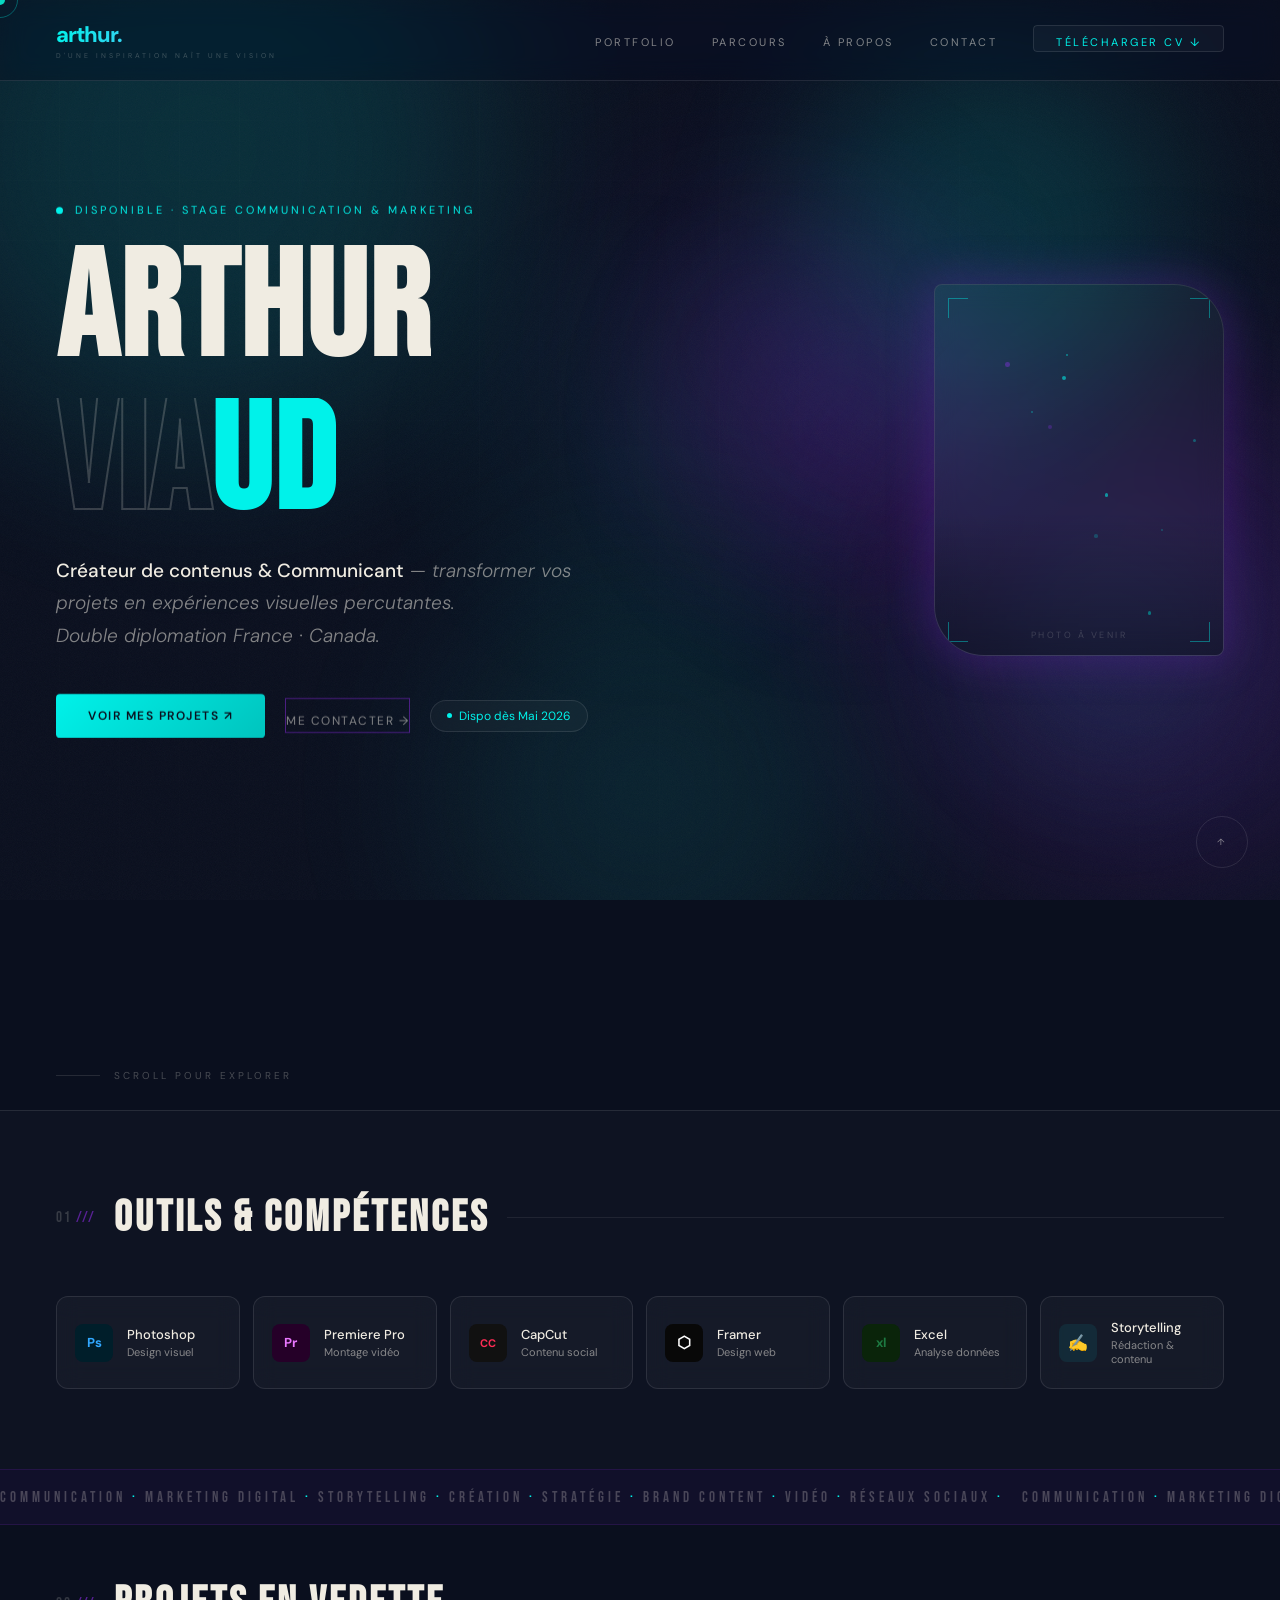
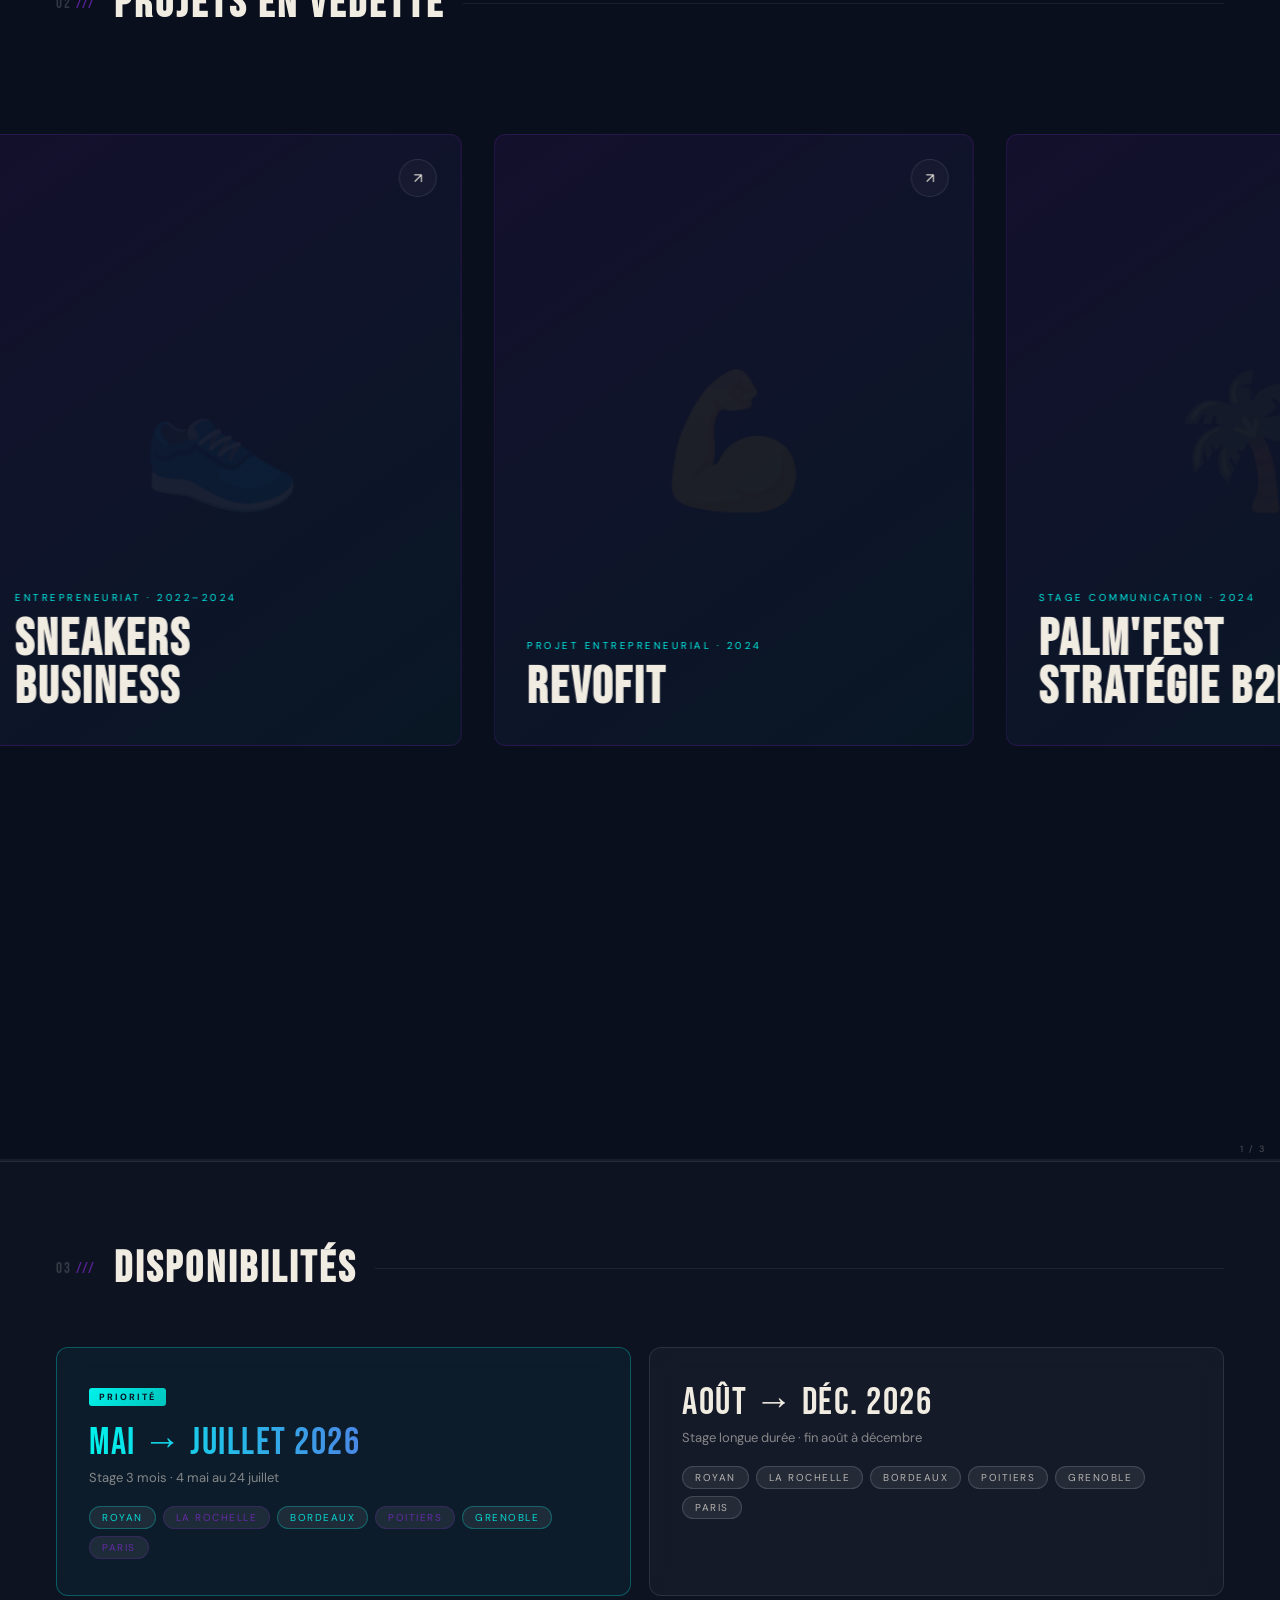
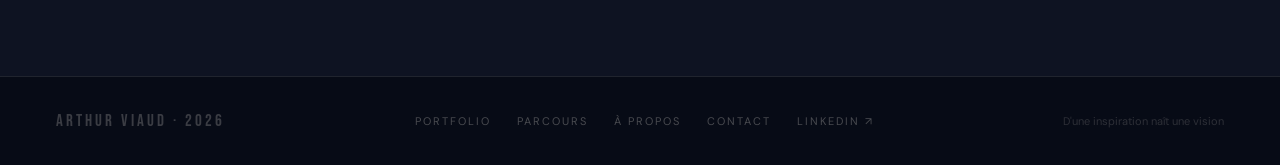
==== commit 082ff993: "Phase 5-A/B — Correctifs accueil + Creative Coding Parcours Fix 1 (index.html + home.js) : hauteur s" ====
--- a/index.html
+++ b/index.html
@@ -9,6 +9,51 @@
 <link href="https://fonts.googleapis.com/css2?family=Bebas+Neue&family=DM+Sans:ital,opsz,wght@0,9..40,300;0,9..40,400;0,9..40,500;1,9..40,300&display=swap" rel="stylesheet">
 <link rel="stylesheet" href="shared.css">
 <link rel="stylesheet" href="home.css">
+<style>
+/* ── Fix 1 — Badge "↓ Continuer" ─────────────────────────────── */
+#scrollContinueBadge {
+  position: absolute; bottom: 24px; left: 50%;
+  transform: translateX(-50%);
+  display: flex; flex-direction: column; align-items: center; gap: 4px;
+  opacity: 0; pointer-events: none; z-index: 15;
+  transition: opacity 0.5s ease;
+}
+#scrollContinueBadge.visible { opacity: 1; pointer-events: auto; }
+.scb-arrow {
+  font-size: 14px; color: var(--teal); display: block;
+  animation: scbBounce 1.1s ease infinite;
+}
+.scb-txt {
+  font-size: 10px; letter-spacing: 2.5px; text-transform: uppercase;
+  color: var(--teal); font-family: 'DM Sans', sans-serif; font-weight: 500;
+}
+@keyframes scbBounce {
+  0%, 100% { transform: translateY(0); }
+  50%       { transform: translateY(5px); }
+}
+/* ── Fix 1 — Compteur cartes ──────────────────────────────────── */
+.proj-counter {
+  position: absolute; right: 14px; bottom: 6px;
+  font-size: 9px; letter-spacing: 2px;
+  color: rgba(240,236,226,0.3);
+  font-family: 'DM Sans', sans-serif;
+  transition: color 0.4s ease;
+  pointer-events: none;
+}
+/* ── Fix 2 — Lisibilité loc-tags ──────────────────────────────── */
+.loc-tag {
+  color: rgba(240,236,226,0.72);
+  background: rgba(255,255,255,0.07);
+  border-color: rgba(255,255,255,0.15);
+}
+.dispo-card.prime .loc-tag {
+  color: rgba(0,242,234,0.88);
+  border-color: rgba(0,242,234,0.28);
+}
+@media (max-width:768px) {
+  .loc-tag { font-size:11px; padding:5px 14px; }
+}
+</style>
 </head>
 <body class="page-home">
 
@@ -248,11 +293,18 @@
       </div>
     </div>
 
+    <!-- Badge "↓ Continuer" — visible quand scrollProgress ≥ 0.85 -->
+    <div id="scrollContinueBadge">
+      <span class="scb-arrow">↓</span>
+      <span class="scb-txt">Continuer</span>
+    </div>
+
   </div>
 
   <!-- Indicateur de progression scroll horizontal -->
   <div class="proj-progress-track">
     <div class="proj-progress-fill" id="projScrollFill"></div>
+    <div class="proj-counter" id="projCounter">1 / 3</div>
   </div>
 </div>
 
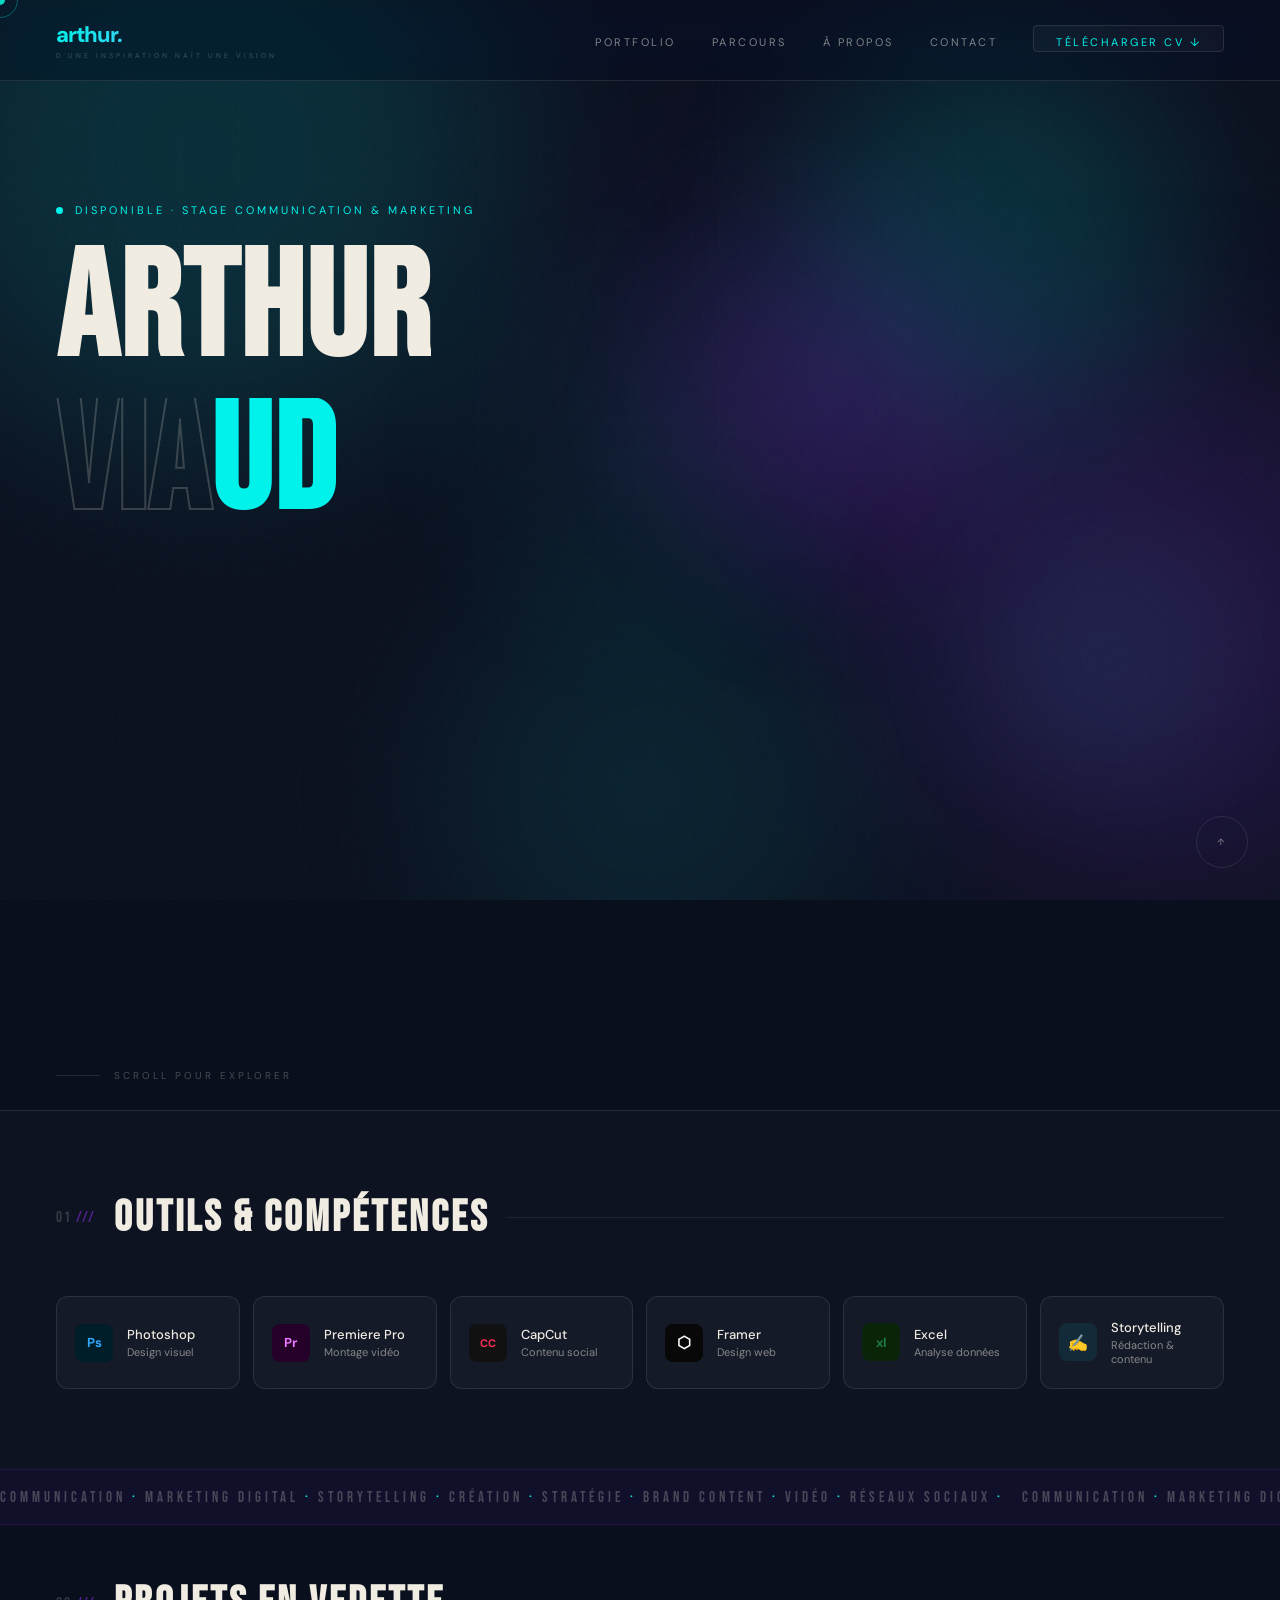
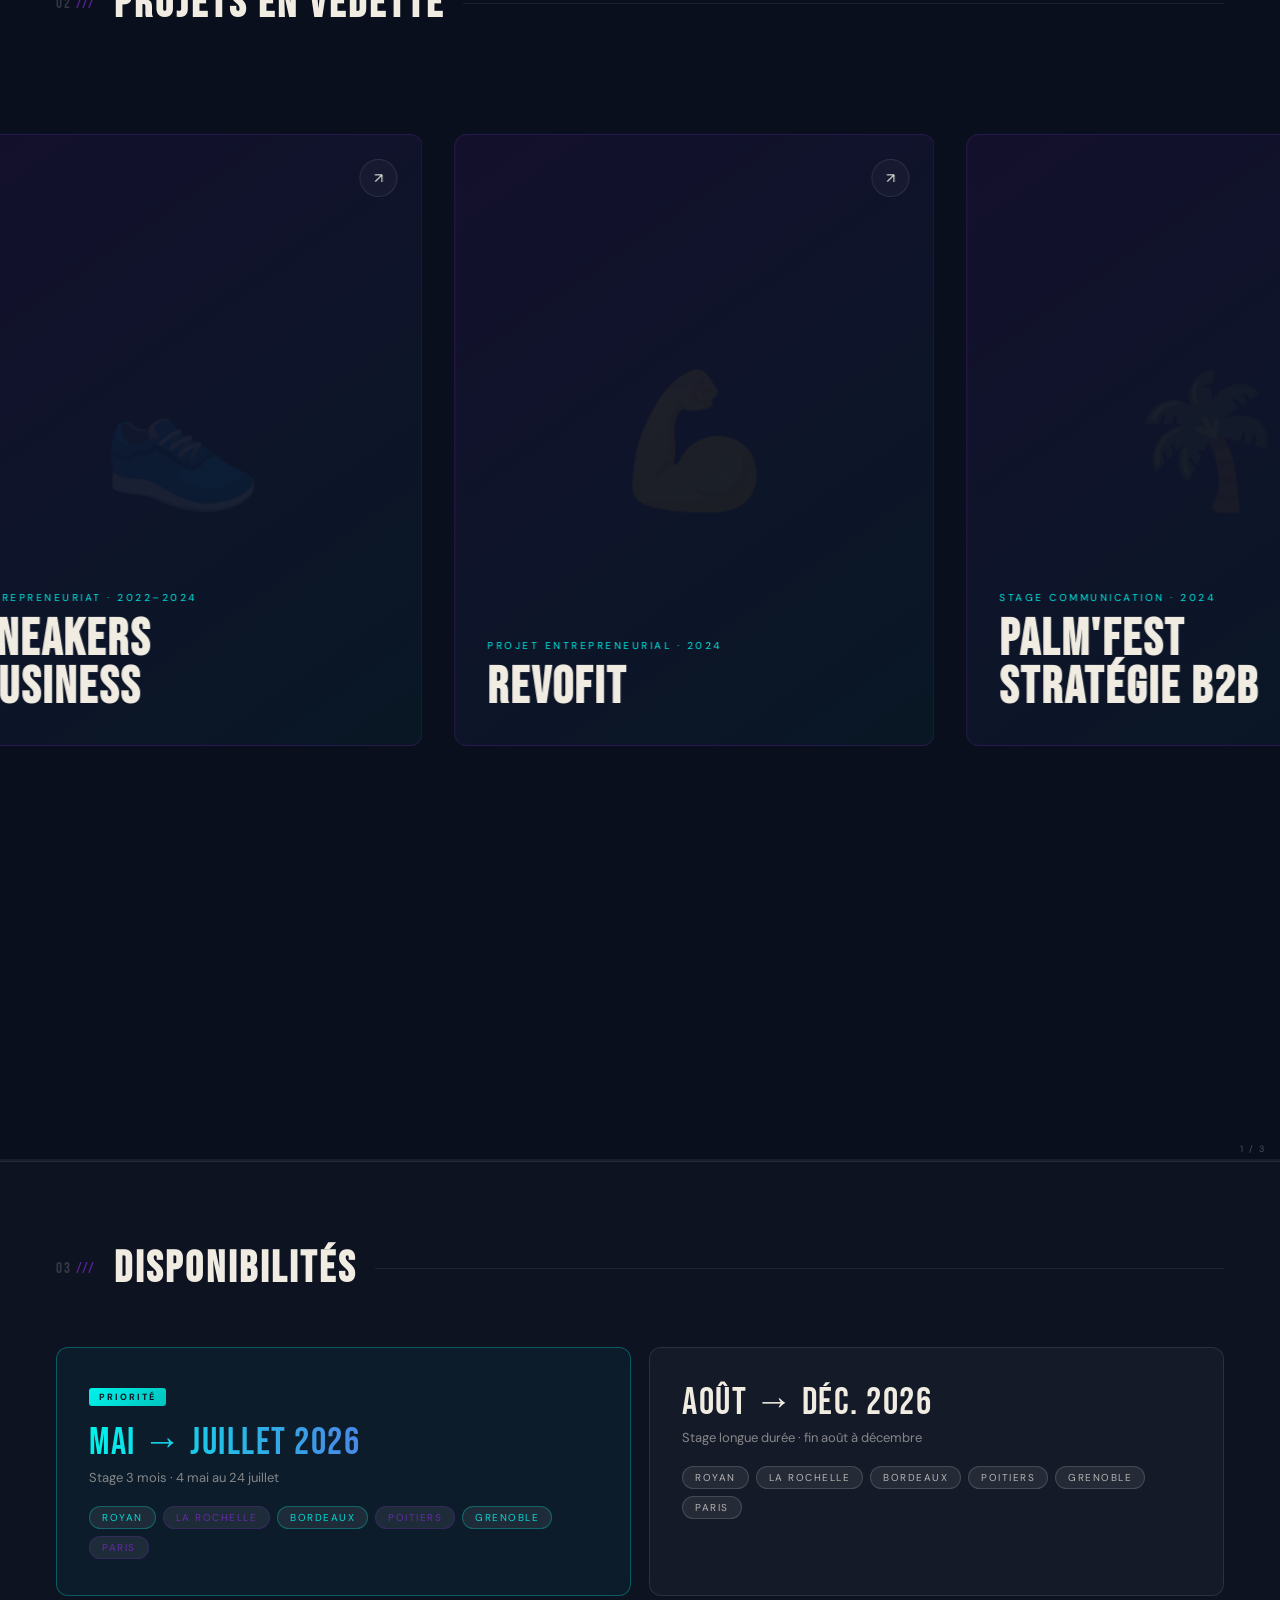
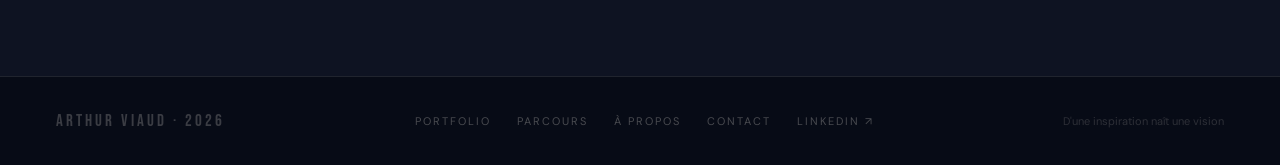
==== commit 2a013b85: "Merge a9cf44d9bd2df9bb9cbc6fb0af20c62ce6649d1b into 082ff9936f70c41b2108498bc929f14b41f296cd" ====
--- a/index.html
+++ b/index.html
@@ -54,6 +54,10 @@
   .loc-tag { font-size:11px; padding:5px 14px; }
 }
 </style>
+<script>
+  window.si = window.si || function () { (window.siq = window.siq || []).push(arguments); };
+</script>
+<script defer src="/_vercel/speed-insights/script.js"></script>
 </head>
 <body class="page-home">
 
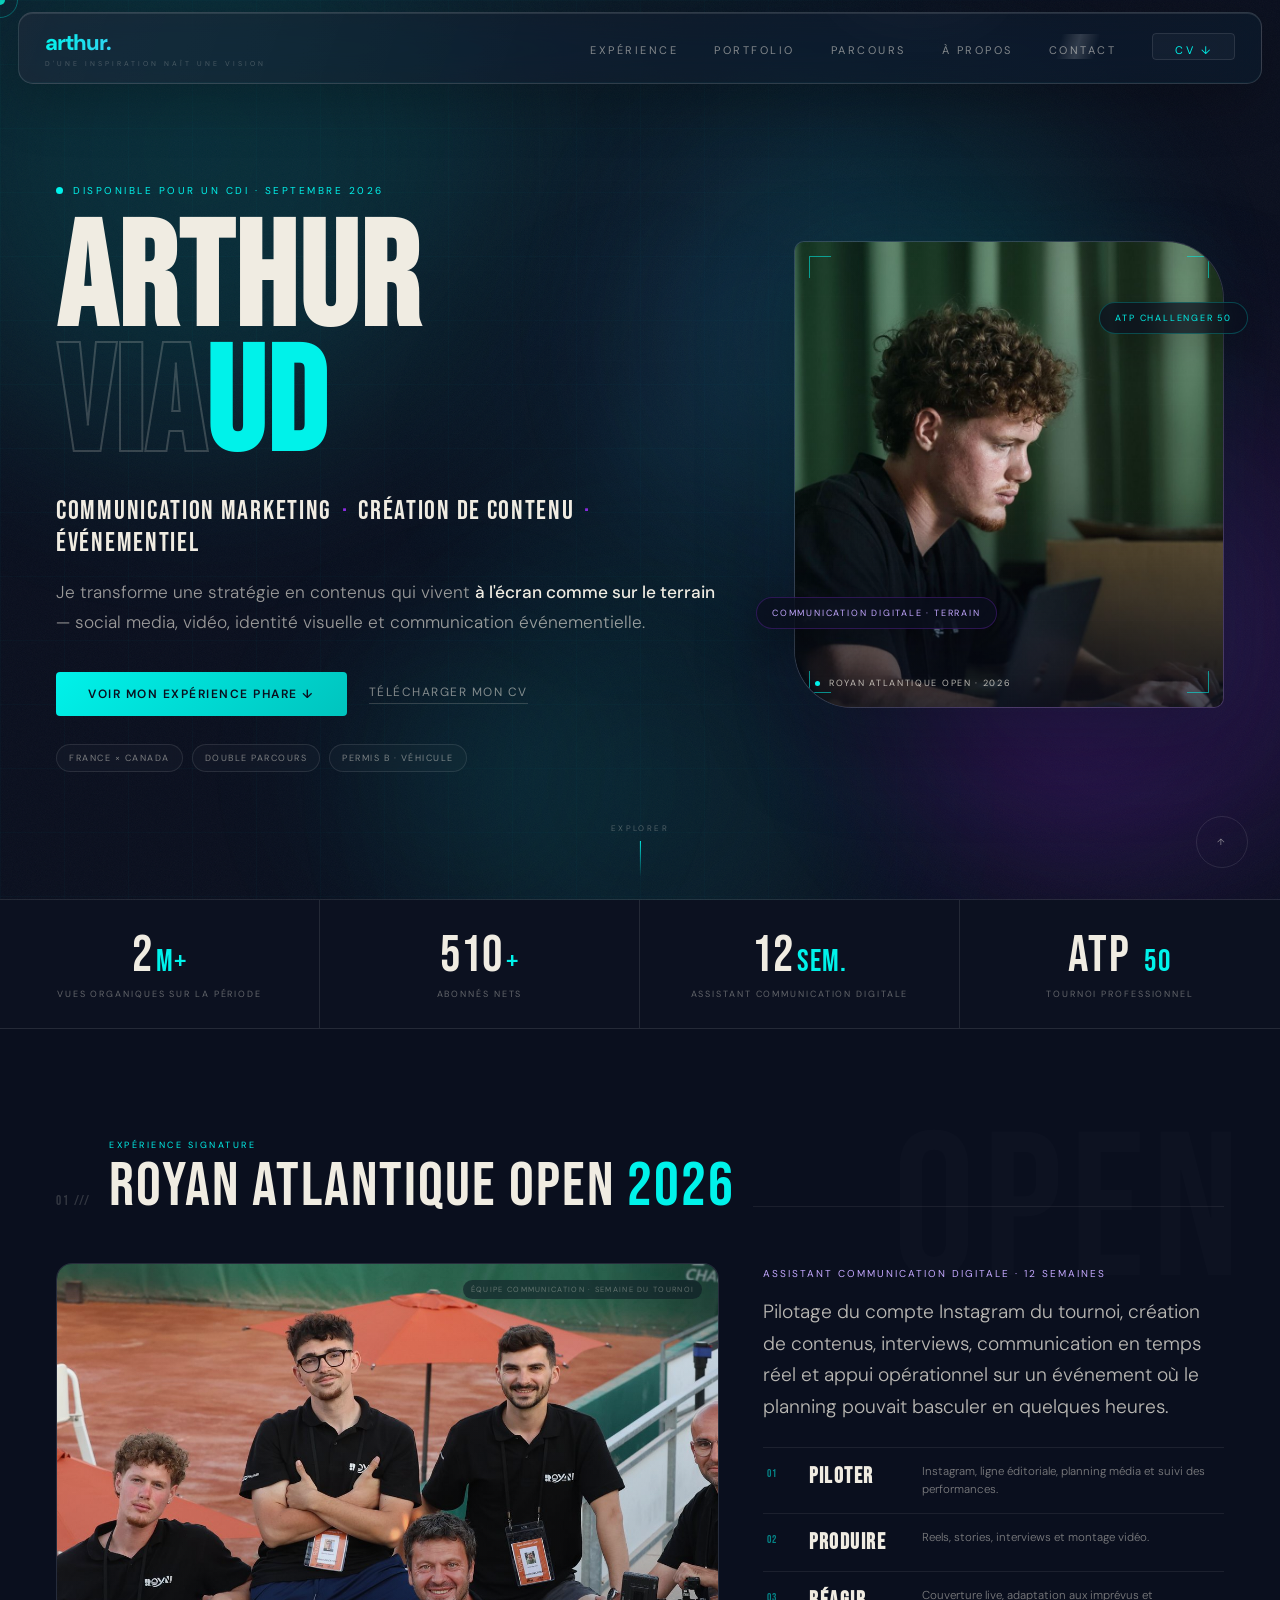
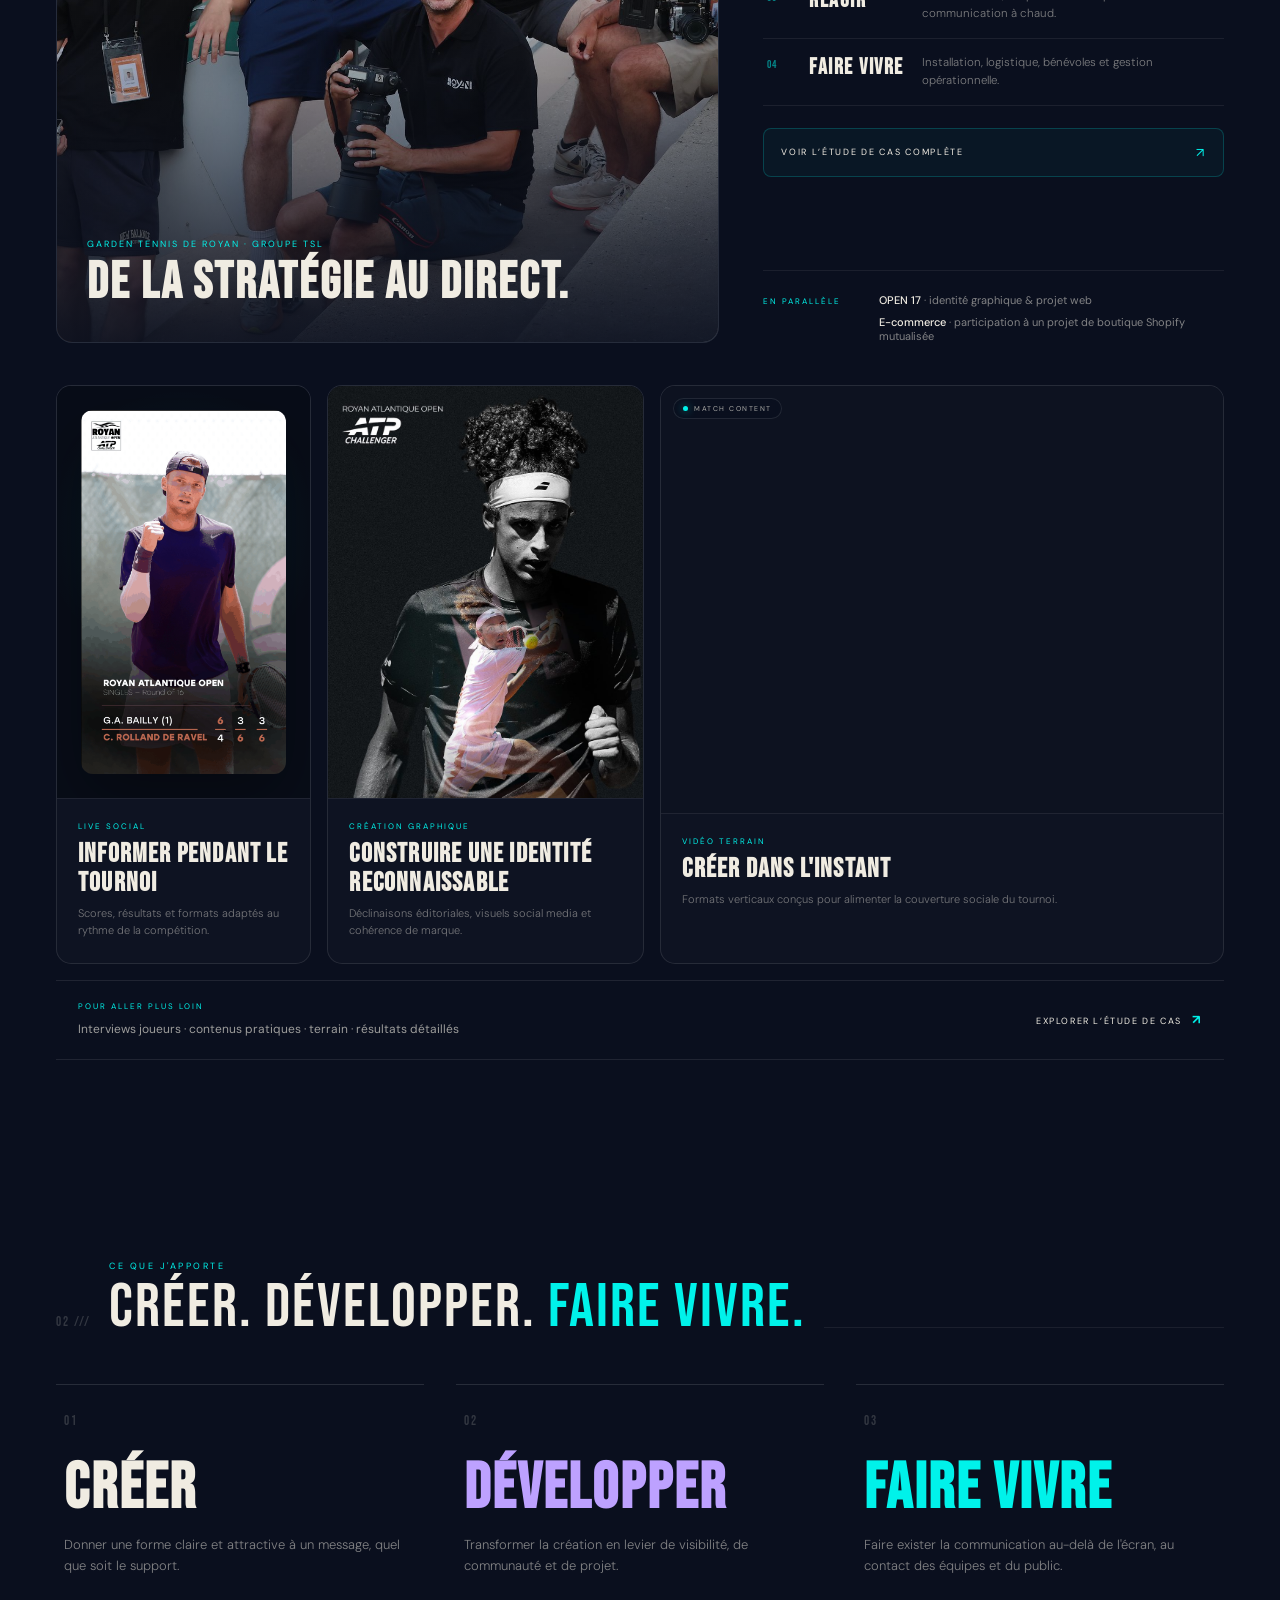
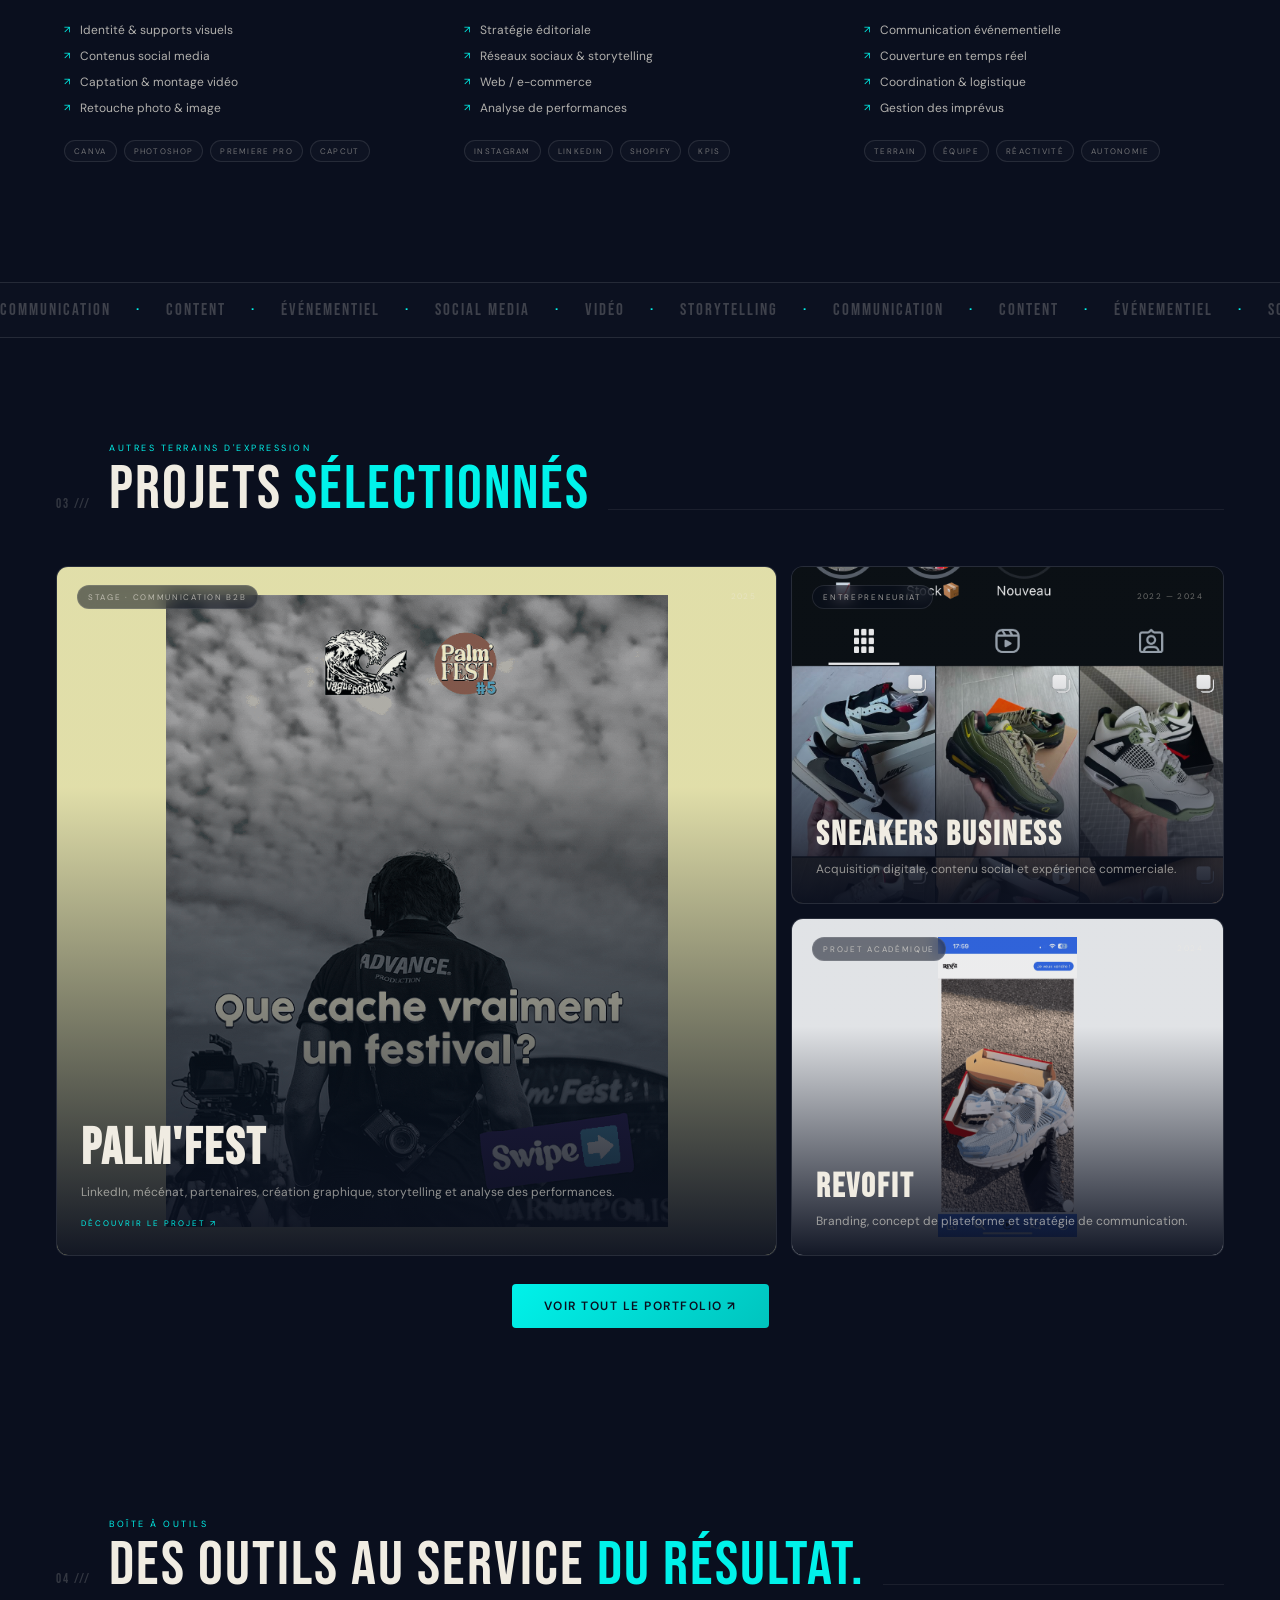
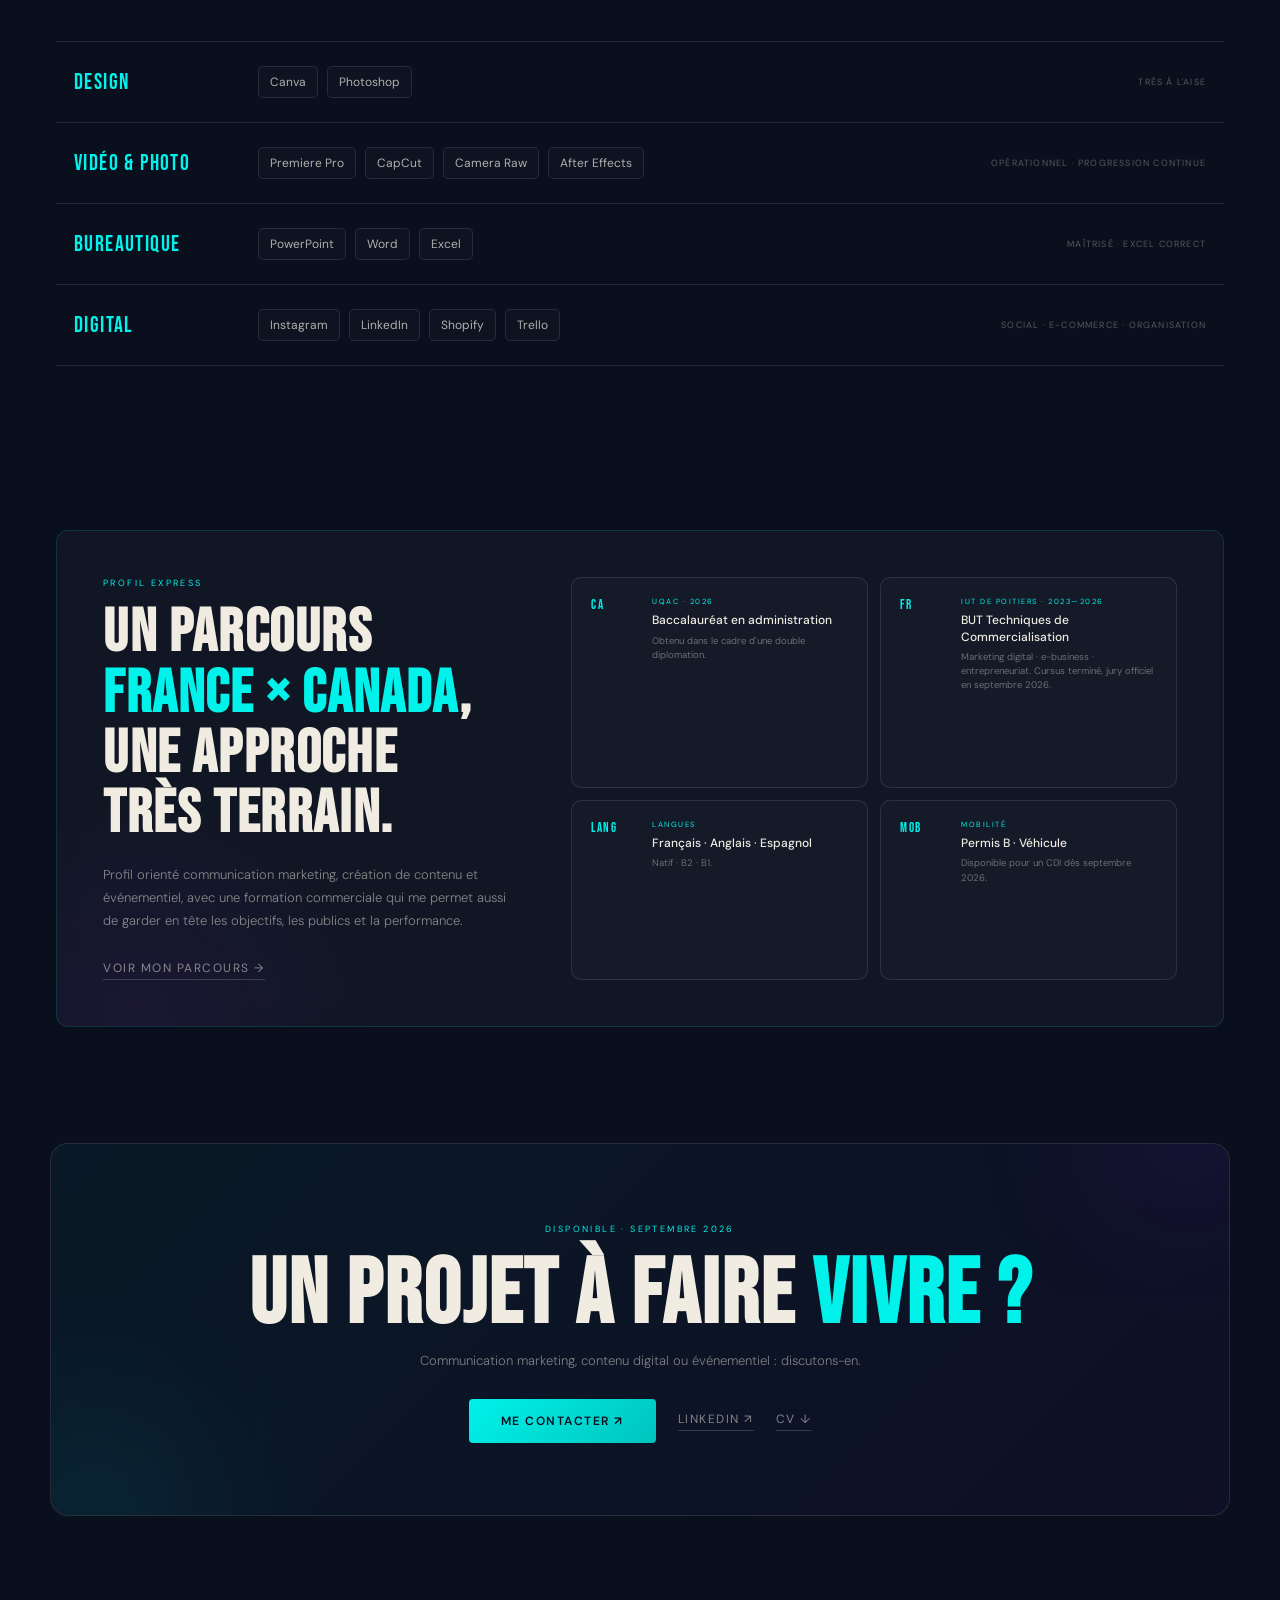
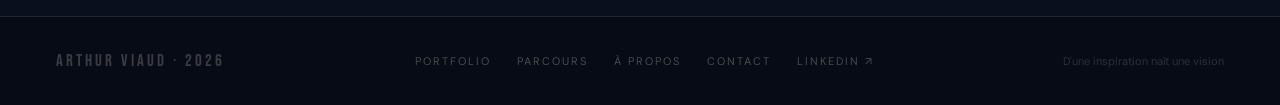
==== commit 578837d7: "Mise à jour portfolio — candidature Airbus" ====
--- a/index.html
+++ b/index.html
@@ -1,367 +1,402 @@
 <!DOCTYPE html>
 <html lang="fr">
 <head>
-<script defer src="/_vercel/speed-insights/script.js"></script>
-<meta charset="UTF-8">
-<meta name="viewport" content="width=device-width, initial-scale=1.0">
-<title>Arthur Viaud — Créateur de Contenus & Communicant</title>
-<meta name="description" content="Portfolio d'Arthur Viaud — Créateur de contenus & Communicant. Stage communication & marketing digital disponible dès mai 2026.">
-<link href="https://fonts.googleapis.com/css2?family=Bebas+Neue&family=DM+Sans:ital,opsz,wght@0,9..40,300;0,9..40,400;0,9..40,500;1,9..40,300&display=swap" rel="stylesheet">
-<link rel="stylesheet" href="shared.css">
-<link rel="stylesheet" href="home.css">
-<style>
-/* ── Fix 1 — Badge "↓ Continuer" ─────────────────────────────── */
-#scrollContinueBadge {
-  position: absolute; bottom: 24px; left: 50%;
-  transform: translateX(-50%);
-  display: flex; flex-direction: column; align-items: center; gap: 4px;
-  opacity: 0; pointer-events: none; z-index: 15;
-  transition: opacity 0.5s ease;
-}
-#scrollContinueBadge.visible { opacity: 1; pointer-events: auto; }
-.scb-arrow {
-  font-size: 14px; color: var(--teal); display: block;
-  animation: scbBounce 1.1s ease infinite;
-}
-.scb-txt {
-  font-size: 10px; letter-spacing: 2.5px; text-transform: uppercase;
-  color: var(--teal); font-family: 'DM Sans', sans-serif; font-weight: 500;
-}
-@keyframes scbBounce {
-  0%, 100% { transform: translateY(0); }
-  50%       { transform: translateY(5px); }
-}
-/* ── Fix 1 — Compteur cartes ──────────────────────────────────── */
-.proj-counter {
-  position: absolute; right: 14px; bottom: 6px;
-  font-size: 9px; letter-spacing: 2px;
-  color: rgba(240,236,226,0.3);
-  font-family: 'DM Sans', sans-serif;
-  transition: color 0.4s ease;
-  pointer-events: none;
-}
-/* ── Fix 2 — Lisibilité loc-tags ──────────────────────────────── */
-.loc-tag {
-  color: rgba(240,236,226,0.72);
-  background: rgba(255,255,255,0.07);
-  border-color: rgba(255,255,255,0.15);
-}
-.dispo-card.prime .loc-tag {
-  color: rgba(0,242,234,0.88);
-  border-color: rgba(0,242,234,0.28);
-}
-@media (max-width:768px) {
-  .loc-tag { font-size:11px; padding:5px 14px; }
-}
-</style>
-<script>
-  window.si = window.si || function () { (window.siq = window.siq || []).push(arguments); };
-</script>
-<script defer src="/_vercel/speed-insights/script.js"></script>
+  <script defer src="/_vercel/speed-insights/script.js"></script>
+  <meta charset="UTF-8">
+  <meta name="viewport" content="width=device-width, initial-scale=1.0">
+  <meta name="theme-color" content="#0A0F1E">
+  <title>Arthur Viaud — Communication marketing, contenu & événementiel</title>
+  <meta name="description" content="Portfolio d'Arthur Viaud — profil communication marketing, création de contenu et événementiel, en fin de double parcours France–Canada. Social media, vidéo, communication terrain et marketing digital.">
+  <link rel="preconnect" href="https://fonts.googleapis.com">
+  <link rel="preconnect" href="https://fonts.gstatic.com" crossorigin>
+  <link href="https://fonts.googleapis.com/css2?family=Bebas+Neue&family=DM+Sans:ital,opsz,wght@0,9..40,300;0,9..40,400;0,9..40,500;0,9..40,600;1,9..40,300&display=swap" rel="stylesheet">
+  <link rel="stylesheet" href="shared.css">
+  <link rel="stylesheet" href="home.css">
+  <link rel="stylesheet" href="visual-polish.css">
 </head>
 <body class="page-home">
 
-<!-- ==================== LOADING SCREEN ==================== -->
-<div id="loader">
-  <div class="loader-curtain lc-left"></div>
-  <div class="loader-curtain lc-right"></div>
-  <div class="loader-content">
-    <div id="loader-logo">
-      <span class="ll">a</span><span class="ll">r</span><span class="ll">t</span><span class="ll">h</span><span class="ll">u</span><span class="ll">r</span><span class="ll">.</span>
-    </div>
-    <div class="loader-bar-wrap" id="loaderBarWrap">
-      <div id="loader-fill"></div>
-    </div>
-  </div>
-</div>
-
-<!-- ==================== EFFETS GLOBAUX ==================== -->
+<!-- Effets globaux -->
 <div id="spotlight"></div>
 <div class="cursor" id="cur"></div>
 <div class="cursor-ring" id="ring"></div>
 <div class="mesh">
-  <div class="mesh-blob mb1"></div>
-  <div class="mesh-blob mb2"></div>
-  <div class="mesh-blob mb3"></div>
-  <div class="mesh-blob mb4"></div>
+  <div class="mesh-blob mb1"></div><div class="mesh-blob mb2"></div>
+  <div class="mesh-blob mb3"></div><div class="mesh-blob mb4"></div>
 </div>
 <div class="grain"></div>
 <div class="grid-overlay" id="gridOverlay"></div>
 <div id="page-overlay"></div>
 
-<!-- SCROLL INDICATOR -->
 <div class="scroll-indicator" id="scrollInd" title="Haut de page">
   <div class="si-track"></div>
   <div class="si-fill" id="siFill"></div>
   <div class="si-label" id="siLabel">↑</div>
 </div>
 
-<!-- MOBILE MENU -->
 <div class="mobile-menu" id="mobileMenu">
-  <button class="mob-close" onclick="closeMob()">✕</button>
+  <button class="mob-close" onclick="closeMob()" aria-label="Fermer le menu">✕</button>
   <a href="portfolio.html" onclick="closeMob()">Portfolio</a>
   <a href="parcours.html" onclick="closeMob()">Parcours</a>
   <a href="a-propos.html" onclick="closeMob()">À Propos</a>
   <a href="contact.html" onclick="closeMob()">Contact</a>
 </div>
 
-<!-- NAV -->
 <nav id="nav">
-  <a href="index.html" class="logo-block">
+  <a href="index.html" class="logo-block" aria-label="Arthur Viaud — Accueil">
     <span class="logo-name">arthur.</span>
     <span class="logo-sub">D'une inspiration naît une vision</span>
   </a>
   <ul class="nav-links">
+    <li><a href="#experience">Expérience</a></li>
     <li><a href="portfolio.html">Portfolio</a></li>
     <li><a href="parcours.html">Parcours</a></li>
     <li><a href="a-propos.html">À Propos</a></li>
     <li><a href="contact.html">Contact</a></li>
-    <li><a href="cv-arthur-viaud.pdf" class="nav-cta" download>Télécharger CV ↓</a></li>
+    <li><a href="cv-arthur-viaud.pdf" class="nav-cta" download>CV ↓</a></li>
   </ul>
-  <button class="hamburger" onclick="toggleMob()">
-    <span></span><span></span><span></span>
-  </button>
+  <button class="hamburger" onclick="toggleMob()" aria-label="Ouvrir le menu"><span></span><span></span><span></span></button>
 </nav>
 
-<!-- ==================== HERO ==================== -->
-<section class="hero" id="hero">
-
-  <!-- Couche 1 — Grille tech (parallax lente) -->
-  <div class="hero-layer hero-grid-layer" id="heroGridLayer"></div>
-
-  <!-- Couche 2 — Halos flottants mauve/teal -->
-  <div class="hero-layer hero-halos" id="heroHalos">
-    <div class="halo h1"></div>
-    <div class="halo h2"></div>
-    <div class="halo h3"></div>
+<main>
+  <!-- =========================================================
+       HERO — positionnement professionnel immédiat
+  ========================================================== -->
+  <section class="hero" id="hero">
+    <div class="hero-layer hero-grid-layer" id="heroGridLayer"></div>
+    <div class="hero-layer hero-halos" id="heroHalos">
+      <div class="halo halo-a"></div>
+      <div class="halo halo-b"></div>
+      <div class="halo halo-c"></div>
+    </div>
+
+    <div class="hero-wrap">
+      <div class="hero-copy" id="heroTextCol">
+        <div class="hero-kicker hero-enter" id="heroKicker">
+          <span class="status-dot"></span>
+          <span>Disponible pour un CDI · Septembre 2026</span>
+        </div>
+
+        <h1 class="hero-name hero-enter" id="heroName">
+          <span class="hero-line">Arthur</span>
+          <span class="hero-line"><span class="hero-stroke">Via</span><span class="hero-accent">ud</span></span>
+        </h1>
+
+        <div class="hero-role hero-enter" id="heroRole">Communication marketing <span>·</span> Création de contenu <span>·</span> Événementiel</div>
+
+        <p class="hero-lead hero-enter" id="heroLead">
+          Je transforme une stratégie en contenus qui vivent <strong>à l'écran comme sur le terrain</strong> — social media, vidéo, identité visuelle et communication événementielle.
+        </p>
+
+        <div class="hero-actions hero-enter" id="heroActions">
+          <a href="#experience" class="btn-primary">Voir mon expérience phare ↓</a>
+          <a href="cv-arthur-viaud.pdf" class="btn-ghost" download>Télécharger mon CV</a>
+        </div>
+
+        <div class="hero-meta hero-enter" id="heroMeta">
+          <span>France × Canada</span>
+          <span>Double parcours</span>
+          <span>Permis B · Véhicule</span>
+        </div>
+      </div>
+
+      <div class="hero-visual hero-enter" id="heroPhotoZone">
+        <div class="portrait-card" id="portraitCard">
+          <img src="assets/images/arthur/Profile picture.jpg" alt="Arthur Viaud en situation de travail pendant le Royan Atlantique Open" fetchpriority="high">
+          <div class="portrait-shade"></div>
+          <div class="portrait-grid"></div>
+          <div class="portrait-label">
+            <span class="portrait-dot"></span>
+            <span>Royan Atlantique Open · 2026</span>
+          </div>
+          <div class="portrait-corner pc-a"></div><div class="portrait-corner pc-b"></div>
+          <div class="portrait-corner pc-c"></div><div class="portrait-corner pc-d"></div>
+        </div>
+        <div class="floating-note fn-top">ATP Challenger 50</div>
+        <div class="floating-note fn-bottom">Communication digitale · Terrain</div>
+      </div>
+    </div>
+
+    <a class="hero-scroll" href="#proofs" aria-label="Découvrir la suite">
+      <span>Explorer</span><i></i>
+    </a>
+  </section>
+
+  <!-- =========================================================
+       PROOFS — chiffres qui prouvent plutôt que décorent
+  ========================================================== -->
+  <section class="proofs" id="proofs" aria-label="Résultats clés du Royan Atlantique Open">
+    <div class="proof-item reveal">
+      <div class="proof-value"><span data-count="2">2</span><em>M+</em></div>
+      <div class="proof-label">vues organiques sur la période</div>
+    </div>
+    <div class="proof-item reveal">
+      <div class="proof-value"><span data-count="510">510</span><em>+</em></div>
+      <div class="proof-label">abonnés nets</div>
+    </div>
+    <div class="proof-item reveal">
+      <div class="proof-value"><span data-count="12">12</span><em>sem.</em></div>
+      <div class="proof-label">assistant communication digitale</div>
+    </div>
+    <div class="proof-item reveal">
+      <div class="proof-value proof-word">ATP <em>50</em></div>
+      <div class="proof-label">tournoi professionnel</div>
+    </div>
+  </section>
+
+  <!-- =========================================================
+       01 — EXPERIENCE SIGNATURE
+  ========================================================== -->
+  <section class="home-section signature" id="experience">
+    <div class="section-heading reveal-left">
+      <span class="section-index">01 ///</span>
+      <div>
+        <span class="section-eyebrow">Expérience signature</span>
+        <h2>Royan Atlantique Open <span>2026</span></h2>
+      </div>
+      <div class="section-rule"></div>
+    </div>
+
+    <div class="signature-grid">
+      <article class="signature-media reveal-scale">
+        <img src="assets/images/garden-open-2026/communication-team2.jpg" alt="Équipe communication du Royan Atlantique Open au bord du court" loading="lazy">
+        <div class="signature-media-overlay"></div>
+        <div class="signature-media-copy">
+          <span>Garden Tennis de Royan · Groupe TSL</span>
+          <strong>De la stratégie au direct.</strong>
+        </div>
+        <div class="photo-credit">Équipe communication · semaine du tournoi</div>
+      </article>
+
+      <div class="signature-copy reveal-right">
+        <div class="signature-role">Assistant communication digitale · 12 semaines</div>
+        <p class="signature-intro">Pilotage du compte Instagram du tournoi, création de contenus, interviews, communication en temps réel et appui opérationnel sur un événement où le planning pouvait basculer en quelques heures.</p>
+
+        <div class="mission-grid">
+          <div class="mission-card glass-card">
+            <span>01</span><strong>Piloter</strong>
+            <p>Instagram, ligne éditoriale, planning média et suivi des performances.</p>
+          </div>
+          <div class="mission-card glass-card">
+            <span>02</span><strong>Produire</strong>
+            <p>Reels, stories, interviews et montage vidéo.</p>
+          </div>
+          <div class="mission-card glass-card">
+            <span>03</span><strong>Réagir</strong>
+            <p>Couverture live, adaptation aux imprévus et communication à chaud.</p>
+          </div>
+          <div class="mission-card glass-card">
+            <span>04</span><strong>Faire vivre</strong>
+            <p>Installation, logistique, bénévoles et gestion opérationnelle.</p>
+          </div>
+        </div>
+
+        <a href="projet-garden-open.html" class="signature-case-link">Voir l’étude de cas complète <span>↗</span></a>
+
+        <div class="signature-side-projects">
+          <span>En parallèle</span>
+          <div><b>OPEN 17</b> · identité graphique & projet web</div>
+          <div><b>E-commerce</b> · participation à un projet de boutique Shopify mutualisée</div>
+        </div>
+      </div>
+    </div>
+
+    <div class="proof-gallery">
+      <article class="proof-media proof-story reveal">
+        <div class="proof-media-img"><img src="assets/images/garden-open-2026/social/Story score.png" alt="Story de résultat de match du Royan Atlantique Open" loading="lazy"></div>
+        <div class="proof-media-info">
+          <span>Live social</span><strong>Informer pendant le tournoi</strong>
+          <p>Scores, résultats et formats adaptés au rythme de la compétition.</p>
+        </div>
+      </article>
+
+      <article class="proof-media proof-creative reveal">
+        <div class="proof-media-img"><img src="assets/images/garden-open-2026/social/Post Double exposure 2.jpg" alt="Création graphique en double exposition pour le Royan Atlantique Open" loading="lazy"></div>
+        <div class="proof-media-info">
+          <span>Création graphique</span><strong>Construire une identité reconnaissable</strong>
+          <p>Déclinaisons éditoriales, visuels social media et cohérence de marque.</p>
+        </div>
+      </article>
+
+      <article class="proof-media proof-video reveal">
+        <div class="proof-media-img video-shell">
+          <video src="assets/videos/garden-open-2026/video-match.MP4" autoplay muted loop playsinline preload="metadata" aria-label="Extrait court de contenu vidéo réalisé autour d'un match"></video>
+          <div class="video-live"><i></i> Match content</div>
+        </div>
+        <div class="proof-media-info">
+          <span>Vidéo terrain</span><strong>Créer dans l'instant</strong>
+          <p>Formats verticaux conçus pour alimenter la couverture sociale du tournoi.</p>
+        </div>
+      </article>
+    </div>
+
+    <div class="home-case-more reveal">
+      <div>
+        <span>Pour aller plus loin</span>
+        <strong>Interviews joueurs · contenus pratiques · terrain · résultats détaillés</strong>
+      </div>
+      <a href="projet-garden-open.html">Explorer l’étude de cas <b>↗</b></a>
+    </div>
+  </section>
+
+  <!-- =========================================================
+       02 — CAPACITES
+  ========================================================== -->
+  <section class="home-section capabilities">
+    <div class="section-heading reveal-left">
+      <span class="section-index">02 ///</span>
+      <div>
+        <span class="section-eyebrow">Ce que j'apporte</span>
+        <h2>Créer. Développer. <span>Faire vivre.</span></h2>
+      </div>
+      <div class="section-rule"></div>
+    </div>
+
+    <div class="cap-grid">
+      <article class="cap-card glass-card reveal">
+        <div class="cap-no">01</div>
+        <h3>Créer</h3>
+        <p>Donner une forme claire et attractive à un message, quel que soit le support.</p>
+        <ul><li>Identité & supports visuels</li><li>Contenus social media</li><li>Captation & montage vidéo</li><li>Retouche photo & image</li></ul>
+        <div class="cap-tags"><span>Canva</span><span>Photoshop</span><span>Premiere Pro</span><span>CapCut</span></div>
+      </article>
+
+      <article class="cap-card glass-card reveal">
+        <div class="cap-no">02</div>
+        <h3>Développer</h3>
+        <p>Transformer la création en levier de visibilité, de communauté et de projet.</p>
+        <ul><li>Stratégie éditoriale</li><li>Réseaux sociaux & storytelling</li><li>Web / e-commerce</li><li>Analyse de performances</li></ul>
+        <div class="cap-tags"><span>Instagram</span><span>LinkedIn</span><span>Shopify</span><span>KPIs</span></div>
+      </article>
+
+      <article class="cap-card glass-card reveal">
+        <div class="cap-no">03</div>
+        <h3>Faire vivre</h3>
+        <p>Faire exister la communication au-delà de l'écran, au contact des équipes et du public.</p>
+        <ul><li>Communication événementielle</li><li>Couverture en temps réel</li><li>Coordination & logistique</li><li>Gestion des imprévus</li></ul>
+        <div class="cap-tags"><span>Terrain</span><span>Équipe</span><span>Réactivité</span><span>Autonomie</span></div>
+      </article>
+    </div>
+  </section>
+
+  <!-- Marquee : respiration visuelle, pas information critique -->
+  <div class="marquee" aria-hidden="true">
+    <div class="marquee-track">
+      <span>COMMUNICATION</span><i>·</i><span>CONTENT</span><i>·</i><span>ÉVÉNEMENTIEL</span><i>·</i><span>SOCIAL MEDIA</span><i>·</i><span>VIDÉO</span><i>·</i><span>STORYTELLING</span><i>·</i><span>COMMUNICATION</span><i>·</i><span>CONTENT</span><i>·</i><span>ÉVÉNEMENTIEL</span><i>·</i><span>SOCIAL MEDIA</span><i>·</i><span>VIDÉO</span><i>·</i><span>STORYTELLING</span><i>·</i>
+    </div>
   </div>
 
-  <!-- Couches 3 & 4 — Contenu -->
-  <div class="hero-wrap">
-
-    <!-- Couche 3 — Texte hero -->
-    <div class="hero-text-col" id="heroTextCol">
-      <div class="h-eyebrow hero-enter" id="heroEyebrow">
-        <div class="e-dot"></div>
-        <span class="e-txt">Disponible · Stage Communication & Marketing</span>
-      </div>
-      <h1 class="hero-name hero-enter" id="heroName">
-        <span class="hn-line hn-solid">Arthur</span>
-        <br>
-        <span class="hn-line"><span class="hn-stroke">Via</span><span class="hn-teal">ud</span></span>
-      </h1>
-      <p class="hero-tagline hero-enter" id="heroTagline">
-        <strong>Créateur de contenus & Communicant</strong> — transformer vos projets
-        en expériences visuelles percutantes.<br>Double diplomation France · Canada.
-      </p>
-      <div class="hero-btns hero-enter" id="heroBtns">
-        <a href="portfolio.html" class="btn-primary magnetic">Voir mes projets ↗</a>
-        <a href="contact.html" class="btn-ghost magnetic">Me contacter →</a>
-        <div class="dispo-pill"><div class="dp-dot"></div>Dispo dès Mai 2026</div>
-      </div>
-    </div>
-
-    <!-- Couche 4 — Zone photo (bouge plus lentement) -->
-    <div class="photo-zone hero-enter" id="heroPhotoZone">
-      <div class="photo-frame" id="photoFrame">
-        <div class="corner c-tl"></div>
-        <div class="corner c-tr"></div>
-        <div class="corner c-bl"></div>
-        <div class="corner c-br"></div>
-
-        <!-- Silhouette SVG animée -->
-        <div class="ph-silhouette">
-          <svg viewBox="0 0 100 180" fill="none" xmlns="http://www.w3.org/2000/svg" aria-hidden="true">
-            <path class="sil-path"
-              d="M50 10 C40 10 30 18 30 29 C30 40 40 48 50 48 C60 48 70 40 70 29 C70 18 60 10 50 10 Z
-                 M50 48 L50 62
-                 M22 70 L78 70
-                 M50 62 L50 115
-                 M22 70 L10 105
-                 M78 70 L90 105
-                 M34 115 L66 115
-                 M38 115 L28 168
-                 M62 115 L72 168"
-              stroke="rgba(0,242,234,0.18)" stroke-width="0.9" stroke-linecap="round" stroke-linejoin="round"/>
-          </svg>
-        </div>
-
-        <!-- Particules flottantes (générées par home.js) -->
-        <div class="ph-particles" id="phParticles"></div>
-
-        <!-- Label discret -->
-        <span class="ph-lbl">Photo à venir</span>
-      </div>
-    </div>
-
-  </div>
-</section>
-
-<!-- ==================== STATS BAR ==================== -->
-<div class="stats-bar hero-enter" id="statsBar">
-  <div class="stat-item">
-    <div class="stat-n" data-slot-target="3" data-slot-suffix="+">
-      <span class="slot-display">3</span><em>+</em>
-    </div>
-    <div class="stat-l">Années d'études</div>
-  </div>
-  <div class="stat-item">
-    <div class="stat-n" data-slot-target="2" data-slot-suffix="x">
-      <span class="slot-display">2</span><em>x</em>
-    </div>
-    <div class="stat-l">Double diplôme FR · CA</div>
-  </div>
-  <div class="stat-item">
-    <div class="stat-n" data-slot-target="4" data-slot-suffix="+">
-      <span class="slot-display">4</span><em>+</em>
-    </div>
-    <div class="stat-l">Expériences pros</div>
-  </div>
-  <div class="stat-item">
-    <div class="stat-n" data-slot-target="3" data-slot-suffix="↗">
-      <span class="slot-display">3</span><em>↗</em>
-    </div>
-    <div class="stat-l">Langues parlées</div>
-  </div>
-</div>
-
-<div class="scroll-caret">
-  <div class="sc-line"></div>
-  <span class="sc-lbl">Scroll pour explorer</span>
-</div>
-
-<!-- ==================== 01 · OUTILS & COMPÉTENCES ==================== -->
-<section class="section s-alt">
-  <div class="s-head reveal-left">
-    <span class="s-num">01 <span class="s-sep">///</span></span>
-    <h2 class="s-title">Outils & Compétences</h2>
-    <div class="s-rule"></div>
-  </div>
-  <div class="tools-grid">
-    <div class="glass-card tool-card reveal"><div class="tl tl-ps">Ps</div><div><div class="tool-name">Photoshop</div><div class="tool-cat">Design visuel</div></div></div>
-    <div class="glass-card tool-card reveal"><div class="tl tl-pr">Pr</div><div><div class="tool-name">Premiere Pro</div><div class="tool-cat">Montage vidéo</div></div></div>
-    <div class="glass-card tool-card reveal"><div class="tl tl-cc">CC</div><div><div class="tool-name">CapCut</div><div class="tool-cat">Contenu social</div></div></div>
-    <div class="glass-card tool-card reveal"><div class="tl tl-fr">⬡</div><div><div class="tool-name">Framer</div><div class="tool-cat">Design web</div></div></div>
-    <div class="glass-card tool-card reveal"><div class="tl tl-xl">xl</div><div><div class="tool-name">Excel</div><div class="tool-cat">Analyse données</div></div></div>
-    <div class="glass-card tool-card reveal"><div class="tl tl-st">✍</div><div><div class="tool-name">Storytelling</div><div class="tool-cat">Rédaction & contenu</div></div></div>
-  </div>
-</section>
-
-<!-- ==================== MARQUEE ==================== -->
-<div class="marquee-section" role="marquee" aria-hidden="true">
-  <div class="marquee-inner">
-    <span class="marquee-track">COMMUNICATION <span class="m-dot">·</span> MARKETING DIGITAL <span class="m-dot">·</span> STORYTELLING <span class="m-dot">·</span> CRÉATION <span class="m-dot">·</span> STRATÉGIE <span class="m-dot">·</span> BRAND CONTENT <span class="m-dot">·</span> VIDÉO <span class="m-dot">·</span> RÉSEAUX SOCIAUX <span class="m-dot">·</span>&nbsp;&nbsp;&nbsp;</span>
-    <span class="marquee-track" aria-hidden="true">COMMUNICATION <span class="m-dot">·</span> MARKETING DIGITAL <span class="m-dot">·</span> STORYTELLING <span class="m-dot">·</span> CRÉATION <span class="m-dot">·</span> STRATÉGIE <span class="m-dot">·</span> BRAND CONTENT <span class="m-dot">·</span> VIDÉO <span class="m-dot">·</span> RÉSEAUX SOCIAUX <span class="m-dot">·</span>&nbsp;&nbsp;&nbsp;</span>
-  </div>
-</div>
-
-<!-- ==================== 02 · PROJETS EN VEDETTE (HORIZONTAL SCROLL) ==================== -->
-<div id="projets" class="proj-h-section">
-  <div class="proj-track" id="projTrack">
-
-    <!-- Header reste visible pendant le scroll horizontal -->
-    <div class="proj-track-header reveal-left">
-      <span class="s-num">02 <span class="s-sep">///</span></span>
-      <h2 class="s-title">Projets en Vedette</h2>
-      <div class="s-rule"></div>
-    </div>
-
-    <!-- Conteneur des cartes scrollables -->
-    <div class="proj-cards-wrap" id="projCardsWrap">
-      <div class="proj-inner" id="projInner">
-
-        <a href="projet-sneakers.html" class="proj-card" data-cursor-label="VOIR →">
-          <div class="proj-bg-emoji">👟</div>
-          <div class="proj-arrow">↗</div>
-          <div class="proj-tag">Entrepreneuriat · 2022–2024</div>
-          <h3 class="proj-title">Sneakers<br>Business</h3>
-          <div class="proj-glare" aria-hidden="true"></div>
-        </a>
-
-        <a href="projet-revofit.html" class="proj-card" data-cursor-label="VOIR →">
-          <div class="proj-bg-emoji">💪</div>
-          <div class="proj-arrow">↗</div>
-          <div class="proj-tag">Projet Entrepreneurial · 2024</div>
-          <h3 class="proj-title">RevoFit</h3>
-          <div class="proj-glare" aria-hidden="true"></div>
-        </a>
-
-        <a href="projet-palmfest.html" class="proj-card" data-cursor-label="VOIR →">
-          <div class="proj-bg-emoji">🌴</div>
-          <div class="proj-arrow">↗</div>
-          <div class="proj-tag">Stage Communication · 2024</div>
-          <h3 class="proj-title">Palm'Fest<br>Stratégie B2B</h3>
-          <div class="proj-glare" aria-hidden="true"></div>
-        </a>
-
-      </div>
-    </div>
-
-    <!-- Badge "↓ Continuer" — visible quand scrollProgress ≥ 0.85 -->
-    <div id="scrollContinueBadge">
-      <span class="scb-arrow">↓</span>
-      <span class="scb-txt">Continuer</span>
-    </div>
-
-  </div>
-
-  <!-- Indicateur de progression scroll horizontal -->
-  <div class="proj-progress-track">
-    <div class="proj-progress-fill" id="projScrollFill"></div>
-    <div class="proj-counter" id="projCounter">1 / 3</div>
-  </div>
-</div>
-
-<!-- ==================== 03 · DISPONIBILITÉS ==================== -->
-<section class="section s-alt">
-  <div class="s-head reveal-left">
-    <span class="s-num">03 <span class="s-sep">///</span></span>
-    <h2 class="s-title">Disponibilités</h2>
-    <div class="s-rule"></div>
-  </div>
-  <div class="dispo-grid">
-    <div class="glass-card dispo-card prime reveal-left">
-      <div class="d-badge">Priorité</div>
-      <div class="d-date">Mai → Juillet 2026</div>
-      <div class="d-dur">Stage 3 mois · 4 mai au 24 juillet</div>
-      <div class="d-locs">
-        <span class="loc-tag">Royan</span>
-        <span class="loc-tag">La Rochelle</span>
-        <span class="loc-tag">Bordeaux</span>
-        <span class="loc-tag">Poitiers</span>
-        <span class="loc-tag">Grenoble</span>
-        <span class="loc-tag">Paris</span>
-      </div>
-    </div>
-    <div class="glass-card dispo-card reveal-right">
-      <div class="d-date">Août → Déc. 2026</div>
-      <div class="d-dur">Stage longue durée · fin août à décembre</div>
-      <div class="d-locs">
-        <span class="loc-tag">Royan</span>
-        <span class="loc-tag">La Rochelle</span>
-        <span class="loc-tag">Bordeaux</span>
-        <span class="loc-tag">Poitiers</span>
-        <span class="loc-tag">Grenoble</span>
-        <span class="loc-tag">Paris</span>
-      </div>
-    </div>
-  </div>
-</section>
-
-<!-- FOOTER -->
+  <!-- =========================================================
+       03 — SELECTED WORK
+  ========================================================== -->
+  <section class="home-section selected-work">
+    <div class="section-heading reveal-left">
+      <span class="section-index">03 ///</span>
+      <div>
+        <span class="section-eyebrow">Autres terrains d'expression</span>
+        <h2>Projets <span>sélectionnés</span></h2>
+      </div>
+      <div class="section-rule"></div>
+    </div>
+
+    <div class="work-grid">
+      <a href="projet-palmfest.html" class="work-card work-main proj-card reveal-scale" data-cursor-label="PALM'FEST →">
+        <img src="assets/images/palmfest/PM2-cover.png" alt="Création Palm'Fest — carrousel sur les coulisses d'un festival" loading="lazy">
+        <div class="work-overlay"></div>
+        <div class="work-top"><span>Stage · Communication B2B</span><small>2025</small></div>
+        <div class="work-bottom">
+          <h3>Palm'Fest</h3>
+          <p>LinkedIn, mécénat, partenaires, création graphique, storytelling et analyse des performances.</p>
+          <span class="work-link">Découvrir le projet ↗</span>
+        </div>
+      </a>
+
+      <a href="projet-sneakers.html" class="work-card work-side proj-card reveal" data-cursor-label="SNEAKERS →">
+        <img src="assets/images/sneakers/SNK4.jpg" alt="Feed Instagram du projet Sneakers Business" loading="lazy">
+        <div class="work-overlay"></div>
+        <div class="work-top"><span>Entrepreneuriat</span><small>2022 — 2024</small></div>
+        <div class="work-bottom"><h3>Sneakers Business</h3><p>Acquisition digitale, contenu social et expérience commerciale.</p></div>
+      </a>
+
+      <a href="projet-revofit.html" class="work-card work-side proj-card reveal" data-cursor-label="REVOFIT →">
+        <img src="assets/images/revofit/RVF2.png" alt="Interface du projet académique RevoFit" loading="lazy">
+        <div class="work-overlay"></div>
+        <div class="work-top"><span>Projet académique</span><small>2024</small></div>
+        <div class="work-bottom"><h3>RevoFit</h3><p>Branding, concept de plateforme et stratégie de communication.</p></div>
+      </a>
+    </div>
+
+    <div class="work-all reveal"><a href="portfolio.html" class="btn-primary">Voir tout le portfolio ↗</a></div>
+  </section>
+
+  <!-- =========================================================
+       04 — TOOLS
+  ========================================================== -->
+  <section class="home-section tools-section">
+    <div class="section-heading reveal-left">
+      <span class="section-index">04 ///</span>
+      <div>
+        <span class="section-eyebrow">Boîte à outils</span>
+        <h2>Des outils au service <span>du résultat.</span></h2>
+      </div>
+      <div class="section-rule"></div>
+    </div>
+
+    <div class="tools-rows">
+      <div class="tool-row reveal"><span class="tool-family">Design</span><div class="tool-list"><b>Canva</b><b>Photoshop</b></div><small>Très à l'aise</small></div>
+      <div class="tool-row reveal"><span class="tool-family">Vidéo & photo</span><div class="tool-list"><b>Premiere Pro</b><b>CapCut</b><b>Camera Raw</b><b>After Effects</b></div><small>Opérationnel · progression continue</small></div>
+      <div class="tool-row reveal"><span class="tool-family">Bureautique</span><div class="tool-list"><b>PowerPoint</b><b>Word</b><b>Excel</b></div><small>Maîtrisé · Excel correct</small></div>
+      <div class="tool-row reveal"><span class="tool-family">Digital</span><div class="tool-list"><b>Instagram</b><b>LinkedIn</b><b>Shopify</b><b>Trello</b></div><small>Social · e-commerce · organisation</small></div>
+    </div>
+  </section>
+
+  <!-- =========================================================
+       05 — PROFILE EXPRESS
+  ========================================================== -->
+  <section class="home-section profile-section">
+    <div class="profile-panel glass-card reveal-scale">
+      <div class="profile-intro">
+        <span class="micro-label">Profil express</span>
+        <h2>Un parcours <span>France × Canada</span>, une approche très terrain.</h2>
+        <p>Profil orienté communication marketing, création de contenu et événementiel, avec une formation commerciale qui me permet aussi de garder en tête les objectifs, les publics et la performance.</p>
+        <a href="parcours.html" class="btn-ghost">Voir mon parcours →</a>
+      </div>
+
+      <div class="profile-facts">
+        <div class="fact"><span class="fact-code">CA</span><div><small>UQAC · 2026</small><strong>Baccalauréat en administration</strong><p>Obtenu dans le cadre d'une double diplomation.</p></div></div>
+        <div class="fact"><span class="fact-code">FR</span><div><small>IUT de Poitiers · 2023—2026</small><strong>BUT Techniques de Commercialisation</strong><p>Marketing digital · e-business · entrepreneuriat. Cursus terminé, jury officiel en septembre 2026.</p></div></div>
+        <div class="fact"><span class="fact-code">LANG</span><div><small>Langues</small><strong>Français · Anglais · Espagnol</strong><p>Natif · B2 · B1.</p></div></div>
+        <div class="fact"><span class="fact-code">MOB</span><div><small>Mobilité</small><strong>Permis B · Véhicule</strong><p>Disponible pour un CDI dès septembre 2026.</p></div></div>
+      </div>
+    </div>
+  </section>
+
+  <!-- =========================================================
+       CTA FINAL
+  ========================================================== -->
+  <section class="final-cta reveal">
+    <span class="final-kicker">Disponible · Septembre 2026</span>
+    <h2>Un projet à faire <span>vivre ?</span></h2>
+    <p>Communication marketing, contenu digital ou événementiel : discutons-en.</p>
+    <div class="final-actions">
+      <a href="contact.html" class="btn-primary">Me contacter ↗</a>
+      <a href="https://www.linkedin.com/in/arthur-viaud-81939b2a6/" target="_blank" rel="noopener" class="btn-ghost">LinkedIn ↗</a>
+      <a href="cv-arthur-viaud.pdf" download class="btn-ghost">CV ↓</a>
+    </div>
+  </section>
+</main>
+
 <footer>
   <div class="f-logo">Arthur Viaud · 2026</div>
   <div class="f-links">
-    <a href="portfolio.html">Portfolio</a>
-    <a href="parcours.html">Parcours</a>
-    <a href="a-propos.html">À Propos</a>
-    <a href="contact.html">Contact</a>
-    <a href="https://www.linkedin.com/in/arthur-viaud-81939b2a6/" target="_blank">LinkedIn ↗</a>
+    <a href="portfolio.html">Portfolio</a><a href="parcours.html">Parcours</a><a href="a-propos.html">À Propos</a><a href="contact.html">Contact</a>
+    <a href="https://www.linkedin.com/in/arthur-viaud-81939b2a6/" target="_blank" rel="noopener">LinkedIn ↗</a>
   </div>
   <div class="f-copy">D'une inspiration naît une vision</div>
 </footer>
 
 <script src="shared.js" defer></script>
+<script src="visual-polish.js" defer></script>
 <script src="home.js" defer></script>
 </body>
 </html>
--- a/shared.css
+++ b/shared.css
@@ -26,8 +26,9 @@
   font-family:'DM Sans',sans-serif;
   min-height:100vh;
   overflow-x:hidden;
-  cursor:none;
-}
+  cursor:auto;
+}
+body.is-desktop{cursor:none}
 
 /* =============================================
    CURSOR
@@ -316,7 +317,7 @@
   position:fixed;inset:0;z-index:10000;
   background:linear-gradient(160deg,#0A0F1E 55%,rgba(138,43,226,.35) 100%);
   transform:translateY(0);
-  transition:transform .65s cubic-bezier(0.76,0,0.24,1);
+  transition:transform .28s cubic-bezier(.76,0,.24,1);
   will-change:transform;pointer-events:none;
 }
 #page-overlay.pt-out{transform:translateY(-100%)}
@@ -400,3 +401,14 @@
   .glass-card{transition:background .3s,border-color .3s,transform .3s}
   .btn-primary,.btn-cv,.btn-next,.btn-back,.nav-cta{transition:transform .25s,box-shadow .3s,background .25s,border-color .25s,color .25s}
 }
+\n\n/* ============================================================
+   UX / ACCESSIBILITY PASS — 2026-08
+============================================================ */
+:where(a,button,input,textarea,select,summary):focus-visible{
+  outline:2px solid var(--teal);outline-offset:4px;border-radius:6px;
+}
+@media(prefers-reduced-motion:reduce){
+  html{scroll-behavior:auto}
+  *,*::before,*::after{animation-duration:.01ms!important;animation-iteration-count:1!important;transition-duration:.01ms!important;scroll-behavior:auto!important}
+  .reveal,.reveal-left,.reveal-right,.reveal-scale,.reveal-blur{opacity:1!important;transform:none!important;filter:none!important}
+}
--- a/home.css
+++ b/home.css
@@ -1,697 +1,436 @@
 /* ==============================================
-   home.css — Styles spécifiques à index.html
-   Phase 5 Creative Coding — Arthur Viaud Portfolio
-   DA : #0A0F1E · #00F2EA · #8A2BE2 · glassmorphism
+   home.css — Homepage V1 · 2026
+   Arthur Viaud Portfolio
+   Refonte éditoriale : preuve → expérience → compétences
 ============================================== */
 
-/* ==============================================
-   LOADING SCREEN
-============================================== */
-#loader {
-  position: fixed; inset: 0; z-index: 10001;
-  display: flex; align-items: center; justify-content: center;
-  pointer-events: all;
-}
-.loader-curtain {
-  position: absolute; top: 0; bottom: 0; width: 50%;
-  background: #0A0F1E;
-  transition: transform 0.65s cubic-bezier(0.76, 0, 0.24, 1);
-  will-change: transform;
-}
-.lc-left  { left: 0; }
-.lc-right { right: 0; }
-#loader.dismissing .lc-left  { transform: translateX(-101%); }
-#loader.dismissing .lc-right { transform: translateX(101%); }
-
-.loader-content {
-  position: relative; z-index: 1;
-  display: flex; flex-direction: column; align-items: center; gap: 28px;
-}
-
-#loader-logo {
-  display: flex; gap: 1px;
-  font-family: 'Bebas Neue', sans-serif;
-  font-size: clamp(64px, 10vw, 92px);
-  letter-spacing: 4px;
-  color: var(--teal);
-  filter: drop-shadow(0 0 24px rgba(0, 242, 234, 0.45)) drop-shadow(0 0 60px rgba(138, 43, 226, 0.3));
-}
-.ll {
-  display: inline-block;
-  opacity: 0;
-  transform: translateY(24px);
-  animation: loaderLetter 0.4s cubic-bezier(0.34, 1.56, 0.64, 1) forwards;
-}
-/* Delays set inline via CSS custom property --li */
-.ll:nth-child(1) { animation-delay: 0.00s; }
-.ll:nth-child(2) { animation-delay: 0.03s; }
-.ll:nth-child(3) { animation-delay: 0.06s; }
-.ll:nth-child(4) { animation-delay: 0.09s; }
-.ll:nth-child(5) { animation-delay: 0.12s; }
-.ll:nth-child(6) { animation-delay: 0.15s; }
-.ll:nth-child(7) { animation-delay: 0.18s; color: rgba(138,43,226,0.9); }
-@keyframes loaderLetter {
-  to { opacity: 1; transform: translateY(0); }
-}
-
-.loader-bar-wrap {
-  width: min(280px, 60vw); height: 2px;
-  background: rgba(240, 236, 226, 0.07);
-  border-radius: 2px; overflow: hidden;
-  opacity: 0; animation: loaderBarFade 0.3s ease forwards 0.35s;
-}
-@keyframes loaderBarFade { to { opacity: 1; } }
-
-#loader-fill {
-  height: 100%; width: 0%;
-  background: linear-gradient(90deg, var(--teal), rgba(138, 43, 226, 0.8));
-  border-radius: 2px;
-  transition: width 0.05s linear;
-  box-shadow: 0 0 8px rgba(0, 242, 234, 0.6);
-}
-
-/* ==============================================
-   SPOTLIGHT CURSOR
-============================================== */
-#spotlight {
-  position: fixed; inset: 0; z-index: 3;
-  pointer-events: none;
-  will-change: background;
-}
-
-/* ==============================================
-   GRID OVERLAY (§5.11)
-============================================== */
-.grid-overlay {
-  position: fixed; inset: 0; z-index: 2;
-  pointer-events: none;
+/* ===== HOME BASE ===== */
+.page-home{
+  background:var(--bg);
+}
+.page-home main{position:relative;z-index:10}
+.page-home img,.page-home video{max-width:100%}
+.page-home ::selection{background:rgba(0,242,234,.22);color:var(--cream)}
+
+/* ===== QUICK LOADER ===== */
+#loader{
+  position:fixed;inset:0;z-index:10001;
+  background:#0A0F1E;
+  display:flex;flex-direction:column;align-items:center;justify-content:center;gap:22px;
+  transition:opacity .36s ease,visibility .36s ease;
+}
+#loader.done{opacity:0;visibility:hidden;pointer-events:none}
+.loader-word{
+  font-family:'DM Sans',sans-serif;font-size:clamp(48px,8vw,84px);
+  font-weight:800;letter-spacing:-4px;color:var(--cream);
+  opacity:0;transform:translateY(12px);animation:loaderIn .34s ease forwards .05s;
+}
+.loader-word span{color:var(--teal)}
+.loader-line{width:min(230px,46vw);height:1px;background:rgba(255,255,255,.08);overflow:hidden}
+.loader-line span{display:block;height:100%;width:0;background:linear-gradient(90deg,var(--teal),var(--mauve));animation:loaderFill .58s cubic-bezier(.2,.8,.2,1) forwards .08s}
+@keyframes loaderIn{to{opacity:1;transform:none}}
+@keyframes loaderFill{to{width:100%}}
+
+/* ===== GLOBAL HOME ATMOSPHERE ===== */
+#spotlight{position:fixed;inset:0;z-index:3;pointer-events:none;will-change:background}
+.grid-overlay{
+  position:fixed;inset:0;z-index:2;pointer-events:none;
   background:
-    repeating-linear-gradient(0deg,   transparent, transparent 79px, rgba(240,236,226,0.025) 80px),
-    repeating-linear-gradient(90deg,  transparent, transparent 79px, rgba(240,236,226,0.025) 80px);
-  -webkit-mask-image: radial-gradient(ellipse 80% 70% at 50% 30%, rgba(0,0,0,0.8) 0%, transparent 100%);
-  mask-image:         radial-gradient(ellipse 80% 70% at 50% 30%, rgba(0,0,0,0.8) 0%, transparent 100%);
-  will-change: transform;
-}
-@media (max-width: 768px) { .grid-overlay { display: none; } }
-
-/* ==============================================
-   HERO
-============================================== */
-.hero {
-  position: relative; z-index: 10;
-  min-height: 100vh;
-  display: flex; align-items: center;
-  padding: 110px 56px 70px;
-  overflow: hidden;
-}
-
-/* Parallax layers */
-.hero-layer {
-  position: absolute; inset: 0;
-  pointer-events: none; will-change: transform;
-}
-
-/* Couche 1 — mini grille */
-.hero-grid-layer {
+    repeating-linear-gradient(0deg,transparent,transparent 89px,rgba(240,236,226,.018) 90px),
+    repeating-linear-gradient(90deg,transparent,transparent 89px,rgba(240,236,226,.018) 90px);
+  -webkit-mask-image:radial-gradient(ellipse 86% 70% at 50% 25%,#000 0%,transparent 100%);
+  mask-image:radial-gradient(ellipse 86% 70% at 50% 25%,#000 0%,transparent 100%);
+}
+
+/* ===== NAV OVERRIDES ===== */
+.page-home nav{padding-top:18px;padding-bottom:18px}
+.page-home nav.scrolled{padding-top:12px;padding-bottom:12px;background:rgba(10,15,30,.72)}
+
+/* ===== HERO ===== */
+.hero{
+  min-height:100svh;position:relative;z-index:10;overflow:hidden;
+  display:flex;align-items:center;padding:126px 56px 76px;
+  border-bottom:var(--glass-bd);
+}
+.hero-layer{position:absolute;inset:0;pointer-events:none;will-change:transform}
+.hero-grid-layer{
   background:
-    repeating-linear-gradient(0deg,   transparent, transparent 59px, rgba(240,236,226,0.03) 60px),
-    repeating-linear-gradient(90deg,  transparent, transparent 59px, rgba(240,236,226,0.03) 60px);
-  opacity: 0.6;
-}
-
-/* Couche 2 — halos */
-.hero-halos { will-change: transform; }
-.halo {
-  position: absolute; border-radius: 50%;
-  filter: blur(80px); pointer-events: none;
-}
-.h1 {
-  width: 380px; height: 380px;
-  background: var(--teal); opacity: 0.14;
-  top: 5%; right: 8%;
-}
-.h2 {
-  width: 300px; height: 300px;
-  background: var(--mauve); opacity: 0.18;
-  top: 30%; right: 22%;
-}
-.h3 {
-  width: 220px; height: 220px;
-  background: var(--teal); opacity: 0.09;
-  bottom: 15%; right: 5%;
-}
-
-/* Hero layout */
-.hero-wrap {
-  max-width: 1280px; width: 100%; margin: 0 auto;
-  display: grid; grid-template-columns: 1fr 290px;
-  gap: 72px; align-items: center;
-  position: relative; z-index: 5;
-}
-
-/* Text column — parallax target */
-.hero-text-col { will-change: transform; }
-
-/* Entrée hero — tous les éléments partent à opacity:0, JS les révèle */
-.hero-enter { opacity: 0; }
-
-/* Eyebrow */
-.h-eyebrow {
-  display: flex; align-items: center; gap: 12px;
-  margin-bottom: 28px;
-}
-.e-dot {
-  width: 7px; height: 7px; border-radius: 50%;
-  background: var(--teal); flex-shrink: 0;
-  animation: pulseDot 2s ease infinite;
-}
-@keyframes pulseDot {
-  0%, 100% { box-shadow: 0 0 0 0 rgba(0, 242, 234, 0.55); }
-  50%       { box-shadow: 0 0 0 8px rgba(0, 242, 234, 0); }
-}
-.e-txt {
-  font-size: 11px; letter-spacing: 3px;
-  text-transform: uppercase; color: var(--teal);
-}
-
-/* Hero name */
-.hero-name {
-  font-family: 'Bebas Neue', sans-serif;
-  font-size: clamp(84px, 12vw, 152px);
-  line-height: 0.87; letter-spacing: 2px;
-  will-change: transform;
-}
-.hn-line { display: block; overflow: hidden; }
-.hn-solid { color: var(--cream); display: inline-block; }
-.hn-stroke {
-  -webkit-text-stroke: 2px rgba(240, 236, 226, 0.2);
-  color: transparent; display: inline-block;
-}
-.hn-teal { color: var(--teal); display: inline-block; }
-
-/* Tagline */
-.hero-tagline {
-  font-size: clamp(15px, 1.6vw, 19px);
-  font-weight: 300; font-style: italic;
-  color: var(--muted); line-height: 1.7;
-  max-width: 520px; margin-top: 24px;
-  will-change: transform;
-}
-.hero-tagline strong { font-style: normal; font-weight: 500; color: var(--cream); }
-
-/* Buttons */
-.hero-btns {
-  margin-top: 42px;
-  display: flex; align-items: center; gap: 20px; flex-wrap: wrap;
-}
-.dispo-pill {
-  display: inline-flex; align-items: center; gap: 7px;
-  background: var(--glass-bg); border: var(--glass-bd);
-  backdrop-filter: var(--glass-blur);
-  padding: 7px 16px; border-radius: 100px;
-  font-size: 12px; color: var(--teal);
-}
-.dp-dot {
-  width: 5px; height: 5px; border-radius: 50%;
-  background: var(--teal); animation: pulseDot 2s ease infinite 0.4s;
-}
-
-/* CTA enhanced hover (§5.5) */
-.btn-primary {
-  box-shadow: 0 0 0 0 rgba(0, 242, 234, 0.4);
-}
-.btn-primary:hover {
-  box-shadow: 0 0 24px 4px rgba(0, 242, 234, 0.25);
-}
-.btn-ghost {
-  border: 1px solid rgba(138, 43, 226, 0.5);
-  padding: 14px 0; padding-bottom: 3px;
-  color: var(--muted);
-}
-.btn-ghost:hover {
-  border-color: rgba(138, 43, 226, 0.9);
-  box-shadow: 0 0 20px 2px rgba(138, 43, 226, 0.2);
-  color: var(--cream);
-}
-
-/* ==============================================
-   PHOTO ZONE (§5.9)
-============================================== */
-.photo-zone { will-change: transform; }
-
-.photo-frame {
-  width: 100%; aspect-ratio: 0.78;
-  border-radius: 8px 50px 8px 50px;
-  background: var(--glass-bg);
-  border: var(--glass-bd);
-  backdrop-filter: var(--glass-blur);
-  display: flex; flex-direction: column;
-  align-items: center; justify-content: center;
-  position: relative; overflow: hidden;
-}
-/* Si une vraie photo est ajoutée */
-.photo-frame img {
-  position: absolute; inset: 0; width: 100%; height: 100%;
-  object-fit: cover; object-position: center top; z-index: 1;
-}
-.photo-frame::before {
-  content: ''; position: absolute; inset: 0;
-  background: linear-gradient(135deg, rgba(0,242,234,0.06), transparent 55%);
-  z-index: 2; pointer-events: none;
-}
-.photo-frame::after {
-  content: ''; position: absolute; bottom: 0; left: 0; right: 0; height: 38%;
-  background: linear-gradient(to top, rgba(10,15,30,0.55), transparent);
-  z-index: 2; pointer-events: none;
-}
-
-/* Corners */
-.corner {
-  position: absolute; width: 20px; height: 20px;
-  border-color: var(--teal); border-style: solid; opacity: 0.4; z-index: 3;
-}
-.c-tl { top: 13px; left: 13px;    border-width: 1px 0 0 1px; }
-.c-tr { top: 13px; right: 13px;   border-width: 1px 1px 0 0; }
-.c-bl { bottom: 13px; left: 13px;  border-width: 0 0 1px 1px; }
-.c-br { bottom: 13px; right: 13px; border-width: 0 1px 1px 0; }
-
-/* SVG Silhouette */
-.ph-silhouette {
-  position: absolute; inset: 0; display: flex;
-  align-items: center; justify-content: center; z-index: 1;
-}
-.ph-silhouette svg {
-  width: 55%; height: auto; opacity: 0.9;
-}
-.sil-path {
-  stroke-dasharray: 900;
-  stroke-dashoffset: 900;
-  animation: drawSilhouette 8s ease-in-out infinite;
-}
-@keyframes drawSilhouette {
-  0%   { stroke-dashoffset: 900; }
-  45%  { stroke-dashoffset: 0;   }
-  80%  { stroke-dashoffset: 0;   }
-  100% { stroke-dashoffset: 900; }
-}
-
-/* Particules flottantes */
-.ph-particles {
-  position: absolute; inset: 0; z-index: 1; pointer-events: none;
-}
-.ph-particle {
-  position: absolute; border-radius: 50%;
-  animation: particleFloat var(--dur, 6s) ease-in-out infinite var(--del, 0s);
-}
-@keyframes particleFloat {
-  0%, 100% { transform: translateY(0) scale(1); }
-  50%       { transform: translateY(-12px) scale(1.2); }
-}
-
-/* Label discret */
-.ph-lbl {
-  position: absolute; bottom: 14px; left: 50%; transform: translateX(-50%);
-  font-size: 9px; letter-spacing: 2.5px; text-transform: uppercase;
-  color: rgba(240, 236, 226, 0.18); z-index: 3; white-space: nowrap;
-}
-
-/* ==============================================
-   STATS BAR + SLOT MACHINE (§5.6)
-============================================== */
-.stats-bar {
-  position: relative; z-index: 10;
-  display: grid; grid-template-columns: repeat(4, 1fr);
-  border-top: var(--glass-bd); border-bottom: var(--glass-bd);
-  background: rgba(255, 255, 255, 0.015);
-}
-.stat-item {
-  padding: 32px 0; text-align: center;
-  border-right: var(--glass-bd);
-}
-.stat-item:last-child { border-right: none; }
-
-.stat-n {
-  font-family: 'Bebas Neue', sans-serif;
-  font-size: 48px; line-height: 1; color: var(--cream);
-  display: flex; align-items: baseline; justify-content: center; gap: 2px;
-  overflow: hidden; height: 56px;
-}
-.stat-n em { font-style: normal; font-size: 26px; color: var(--teal); opacity: 0; }
-.stat-n em.visible { opacity: 1; transition: opacity 0.3s ease; }
-
-/* Slot machine elements */
-.slot-window {
-  display: inline-block; overflow: hidden;
-  height: 56px; line-height: 56px;
-  vertical-align: top;
-}
-.slot-reel {
-  display: flex; flex-direction: column;
-  will-change: transform;
-}
-.slot-digit {
-  display: block; height: 56px; line-height: 56px;
-  font-family: 'Bebas Neue', sans-serif;
-  font-size: 48px; color: var(--cream); text-align: center;
-}
-
-.stat-l {
-  font-size: 10px; letter-spacing: 2px;
-  text-transform: uppercase; color: var(--muted); margin-top: 6px;
-}
-
-/* ==============================================
-   SCROLL CARET
-============================================== */
-.scroll-caret {
-  position: relative; z-index: 10;
-  padding: 28px 56px;
-  display: flex; align-items: center; gap: 14px;
-}
-.sc-line {
-  width: 44px; height: 1px;
-  background: rgba(240, 236, 226, 0.12);
-  position: relative; overflow: hidden;
-}
-.sc-line::after {
-  content: ''; position: absolute; top: 0; left: -100%;
-  width: 100%; height: 1px; background: var(--teal);
-  animation: lineSweep 2.6s ease infinite;
-}
-@keyframes lineSweep { 0% { left: -100%; } 50% { left: 100%; } 100% { left: 100%; } }
-.sc-lbl {
-  font-size: 10px; letter-spacing: 3px;
-  text-transform: uppercase; color: rgba(240, 236, 226, 0.27);
-}
-
-/* ==============================================
-   SECTION UTILITY
-============================================== */
-.section { position: relative; z-index: 10; padding: 80px 56px; }
-.s-alt { background: rgba(255, 255, 255, 0.018); border-top: var(--glass-bd); }
-.s-head {
-  display: flex; align-items: center; gap: 18px; margin-bottom: 52px;
-}
-.s-num {
-  font-family: 'Bebas Neue', sans-serif;
-  font-size: 15px; color: rgba(240, 236, 226, 0.18); letter-spacing: 2px;
-}
-.s-sep { color: rgba(138, 43, 226, 0.6); } /* §5.12 mauve électrique */
-.s-title { font-family: 'Bebas Neue', sans-serif; font-size: 44px; letter-spacing: 3px; }
-.s-rule { flex: 1; height: 1px; background: rgba(255, 255, 255, 0.07); }
-
-/* ==============================================
-   GLASS CARD
-============================================== */
-.glass-card {
-  background: var(--glass-bg);
-  border: var(--glass-bd);
-  backdrop-filter: var(--glass-blur);
-  border-radius: var(--radius);
-  padding: 28px 26px;
-  transition: background 0.3s, border-color 0.3s, box-shadow 0.3s, transform 0.3s;
-}
-.glass-card:hover {
-  background: rgba(255, 255, 255, 0.05);
-  border-color: rgba(138, 43, 226, 0.35);
-}
-
-/* ==============================================
-   TOOLS GRID
-============================================== */
-.tools-grid { display: grid; grid-template-columns: repeat(auto-fill, minmax(170px, 1fr)); gap: 13px; }
-.tool-card { display: flex; align-items: center; gap: 14px; padding: 22px 18px; }
-.tl {
-  width: 38px; height: 38px; border-radius: 8px;
-  display: flex; align-items: center; justify-content: center;
-  font-weight: 700; font-size: 13px; flex-shrink: 0;
-}
-.tl-ps { background: #001e2a; color: #31a8ff; }
-.tl-pr { background: #250028; color: #ea77ff; }
-.tl-cc { background: #111;    color: #fe2c55; font-size: 11px; }
-.tl-fr { background: #080808; color: #fff;    font-size: 16px; }
-.tl-xl { background: #0a240a; color: #1d7a42; }
-.tl-st { background: rgba(0,242,234,0.08); color: var(--teal); font-size: 16px; }
-.tool-name { font-size: 13px; font-weight: 500; color: var(--cream); }
-.tool-cat  { font-size: 11px; color: var(--muted); margin-top: 2px; }
-
-/* ==============================================
-   MARQUEE (§5.7)
-============================================== */
-.marquee-section {
-  position: relative; z-index: 10;
-  height: 56px; overflow: hidden;
-  background: rgba(138, 43, 226, 0.06);
-  border-top:    1px solid rgba(138, 43, 226, 0.15);
-  border-bottom: 1px solid rgba(138, 43, 226, 0.15);
-  display: flex; align-items: center;
-}
-.marquee-inner {
-  display: flex; white-space: nowrap; align-items: center;
-  animation: marqueeScroll 35s linear infinite;
-}
-.marquee-section:hover .marquee-inner { animation-play-state: paused; }
-.marquee-track {
-  font-family: 'Bebas Neue', sans-serif;
-  font-size: 15px; letter-spacing: 4px;
-  color: rgba(240, 236, 226, 0.25);
-  padding-right: 0;
-}
-.m-dot { color: var(--teal); }
-@keyframes marqueeScroll {
-  0%   { transform: translateX(0); }
-  100% { transform: translateX(-50%); }
-}
-@media (max-width: 768px) {
-  .marquee-inner { animation-duration: 50s; }
-}
-
-/* ==============================================
-   PROJETS — HORIZONTAL SCROLL (§5.8)
-============================================== */
-.proj-h-section {
-  position: relative; z-index: 10;
-  height: 320vh; /* 3 cartes × ~100vh scroll */
-}
-
-.proj-track {
-  position: sticky; top: 0;
-  height: 100vh; overflow: hidden;
-  display: flex; flex-direction: column;
-}
-
-.proj-track-header {
-  display: flex; align-items: center; gap: 18px;
-  padding: 52px 56px 24px;
-  flex-shrink: 0;
-}
-
-.proj-cards-wrap {
-  flex: 1; overflow: hidden;
-  display: flex; align-items: center;
-  position: relative;
-}
-
-.proj-inner {
-  display: flex; flex-direction: row;
-  align-items: stretch;
-  gap: 32px;
-  padding: 0 56px;
-  will-change: transform;
-  /* width is content-driven, never shrinks */
-  flex-shrink: 0;
-}
-
-/* Projet card — redesign §5.8 */
-.proj-card {
-  min-width: min(480px, 80vw);
-  height: 68vh;
-  flex-shrink: 0;
-  border-radius: var(--radius);
-  display: flex; flex-direction: column; justify-content: flex-end;
-  padding: 32px;
-  cursor: pointer;
-  background: linear-gradient(145deg, rgba(138,43,226,0.08), rgba(0,242,234,0.04));
-  border: 1px solid rgba(138, 43, 226, 0.2);
-  text-decoration: none;
-  position: relative; overflow: hidden;
-  transform-style: preserve-3d;
-  transition: border-color 0.3s, box-shadow 0.3s;
-  will-change: transform;
-}
-.proj-card:hover {
-  border-color: rgba(138, 43, 226, 0.5);
-  box-shadow: 0 24px 64px rgba(138, 43, 226, 0.15), 0 4px 16px rgba(0,0,0,0.4);
-}
-
-/* Background emoji */
-.proj-bg-emoji {
-  position: absolute; top: 50%; left: 50%;
-  transform: translate(-50%, -50%);
-  font-size: 130px; opacity: 0.06;
-  pointer-events: none; user-select: none;
-  transition: opacity 0.3s, transform 0.3s;
-}
-.proj-card:hover .proj-bg-emoji { opacity: 0.1; transform: translate(-50%, -50%) scale(1.05); }
-
-/* Arrow */
-.proj-arrow {
-  position: absolute; top: 24px; right: 24px;
-  width: 38px; height: 38px; border-radius: 50%;
-  border: var(--glass-bd); display: flex; align-items: center; justify-content: center;
-  font-size: 14px; color: var(--cream); background: var(--glass-bg);
-  transition: background 0.25s, border-color 0.25s, transform 0.3s;
-}
-.proj-card:hover .proj-arrow {
-  background: var(--teal); border-color: var(--teal);
-  color: #0A0F1E; transform: rotate(45deg);
-}
-
-/* Tag + title */
-.proj-tag {
-  font-size: 10px; letter-spacing: 2.5px;
-  text-transform: uppercase; color: var(--teal); margin-bottom: 12px;
-  position: relative; z-index: 1;
-}
-.proj-title {
-  font-family: 'Bebas Neue', sans-serif;
-  font-size: clamp(42px, 4vw, 58px);
-  letter-spacing: 2px; color: var(--cream); line-height: 0.95;
-  position: relative; z-index: 1;
-}
-
-/* Specular highlight / glare */
-.proj-glare {
-  position: absolute; inset: 0; border-radius: inherit;
-  pointer-events: none; z-index: 0;
-  background: radial-gradient(circle 200px at var(--gx, 50%) var(--gy, 50%),
-    rgba(255,255,255,0.08), transparent 70%);
-  opacity: 0; transition: opacity 0.3s;
-}
-.proj-card:hover .proj-glare { opacity: 1; }
-
-/* Progress indicator */
-.proj-progress-track {
-  position: absolute; bottom: 0; left: 0; right: 0; height: 2px;
-  background: rgba(255, 255, 255, 0.06);
-  z-index: 11;
-}
-.proj-progress-fill {
-  height: 100%; width: 0%;
-  background: linear-gradient(90deg, var(--teal), var(--mauve));
-  transition: none;
-  will-change: width;
-}
-
-/* ==============================================
-   DISPONIBILITÉS (§5.10 — améliorations)
-============================================== */
-.dispo-grid { display: grid; grid-template-columns: 1fr 1fr; gap: 18px; }
-.dispo-card { padding: 36px 32px; }
-
-/* Card prime — halo teal animé */
-.dispo-card.prime {
-  border-color: rgba(0, 242, 234, 0.3);
-  background: rgba(0, 242, 234, 0.04);
-  animation: dispoHalo 4s ease infinite;
-}
-@keyframes dispoHalo {
-  0%, 100% { box-shadow: 0 0 0 0 rgba(0, 242, 234, 0.15); }
-  50%       { box-shadow: 0 0 32px 8px rgba(0, 242, 234, 0.08); }
-}
-
-.d-badge {
-  display: inline-block;
-  background: linear-gradient(135deg, var(--teal), #00c4be);
-  color: #0A0F1E; font-size: 9px; letter-spacing: 2px;
-  text-transform: uppercase; font-weight: 700;
-  padding: 3px 10px; border-radius: 3px; margin-bottom: 18px;
-}
-.d-date {
-  font-family: 'Bebas Neue', sans-serif;
-  font-size: 38px; letter-spacing: 1.5px; line-height: 1; color: var(--cream);
-}
-.dispo-card.prime .d-date {
-  background: linear-gradient(90deg, var(--teal), var(--mauve));
-  -webkit-background-clip: text; -webkit-text-fill-color: transparent; background-clip: text;
-}
-.d-dur { font-size: 13px; color: var(--muted); margin-top: 6px; line-height: 1.5; }
-
-.d-locs { margin-top: 18px; display: flex; flex-wrap: wrap; gap: 7px; }
-.loc-tag {
-  font-size: 10px; letter-spacing: 1.5px; text-transform: uppercase;
-  padding: 4px 12px; border-radius: 100px;
-  background: rgba(255, 255, 255, 0.05);
-  color: rgba(240, 236, 226, 0.45);
-  border: var(--glass-bd);
-  transition: border-color 0.2s, color 0.2s, background 0.2s;
-}
-.loc-tag:hover {
-  border-color: rgba(0, 242, 234, 0.5);
-  color: rgba(0, 242, 234, 0.9);
-  background: rgba(0, 242, 234, 0.06);
-}
-.dispo-card.prime .loc-tag {
-  border-color: rgba(0, 242, 234, 0.2);
-  color: rgba(0, 242, 234, 0.65);
-}
-/* Stagger sur loc-tags dans prime */
-.dispo-card.prime .loc-tag:nth-child(even) {
-  border-color: rgba(138, 43, 226, 0.2);
-  color: rgba(138, 43, 226, 0.65);
-}
-.dispo-card.prime .loc-tag:nth-child(even):hover {
-  border-color: rgba(138, 43, 226, 0.5);
-  color: rgba(138, 43, 226, 0.9);
-  background: rgba(138, 43, 226, 0.06);
-}
-
-/* ==============================================
-   RESPONSIVE — MOBILE (§5.14)
-============================================== */
-@media (max-width: 960px) {
-  .hero { padding: 90px 24px 52px; }
-  .hero-wrap { grid-template-columns: 1fr; gap: 44px; }
-  .photo-zone { max-width: 260px; margin: 0 auto; order: -1; }
-  .stats-bar { grid-template-columns: repeat(2, 1fr); }
-  .stat-item { border-bottom: var(--glass-bd); }
-  .stat-item:nth-child(odd)  { border-right: var(--glass-bd); }
-  .stat-item:nth-child(even) { border-right: none; }
-  .section { padding: 60px 24px; }
-  .dispo-grid { grid-template-columns: 1fr; }
-  .scroll-caret { padding: 22px 24px; }
-  .proj-track-header { padding: 36px 24px 16px; }
-}
-
-@media (max-width: 768px) {
-  /* Horizontal scroll → scroll snap natif */
-  .proj-h-section { height: auto !important; }
-  .proj-track { position: static; height: auto; overflow: visible; }
-  .proj-cards-wrap {
-    overflow-x: auto; overflow-y: hidden;
-    scroll-snap-type: x mandatory;
-    -webkit-overflow-scrolling: touch;
-    padding-bottom: 16px;
-    display: block;
-    /* hide scrollbar */
-    scrollbar-width: none;
-  }
-  .proj-cards-wrap::-webkit-scrollbar { display: none; }
-  .proj-inner {
-    flex-direction: row; width: max-content;
-    transform: none !important;
-    padding: 0 24px; gap: 16px;
-    align-items: stretch;
-  }
-  .proj-card {
-    min-width: min(340px, 85vw);
-    height: auto; min-height: 300px;
-    scroll-snap-align: start;
-  }
-  .proj-progress-track { display: none; }
-  .proj-track-header { padding: 36px 24px 16px; }
-}
-
-/* Mesh blobs plus prononcés sur home (§5.12) */
-body.page-home .mb2 { opacity: 0.18 !important; }
-body.page-home .mb4 { opacity: 0.12 !important; }
+    linear-gradient(rgba(0,242,234,.025) 1px,transparent 1px),
+    linear-gradient(90deg,rgba(0,242,234,.025) 1px,transparent 1px);
+  background-size:64px 64px;
+  -webkit-mask-image:linear-gradient(to right,#000 0%,rgba(0,0,0,.8) 54%,transparent 92%);
+  mask-image:linear-gradient(to right,#000 0%,rgba(0,0,0,.8) 54%,transparent 92%);
+}
+.hero-halos .halo{position:absolute;border-radius:50%;filter:blur(90px)}
+.halo-a{width:460px;height:460px;background:var(--teal);opacity:.13;right:12%;top:11%}
+.halo-b{width:370px;height:370px;background:var(--mauve);opacity:.19;right:2%;bottom:7%}
+.halo-c{width:260px;height:260px;background:var(--teal);opacity:.07;left:26%;bottom:0}
+.hero-wrap{
+  position:relative;z-index:5;width:100%;max-width:1320px;margin:0 auto;
+  display:grid;grid-template-columns:minmax(0,1fr) minmax(320px,430px);gap:78px;align-items:center;
+}
+.hero-copy{will-change:transform;position:relative;z-index:5}
+.hero-enter{opacity:0}
+.hero-kicker{
+  display:inline-flex;align-items:center;gap:10px;margin-bottom:28px;
+  font-size:10px;letter-spacing:2.5px;text-transform:uppercase;color:var(--teal);
+}
+.status-dot{width:7px;height:7px;border-radius:50%;background:var(--teal);box-shadow:0 0 0 0 rgba(0,242,234,.5);animation:pulse 2s ease infinite}
+@keyframes pulse{50%{box-shadow:0 0 0 8px rgba(0,242,234,0)}}
+.hero-name{
+  font-family:'Bebas Neue',sans-serif;font-size:clamp(88px,11.5vw,154px);
+  line-height:.78;letter-spacing:2px;margin:0;
+}
+.hero-line{display:block}
+.hero-line+ .hero-line{margin-top:10px}
+.hero-stroke{-webkit-text-stroke:2px rgba(240,236,226,.2);color:transparent}
+.hero-accent{color:var(--teal)}
+.hero-role{
+  margin-top:30px;font-family:'Bebas Neue',sans-serif;font-size:clamp(20px,2.1vw,30px);
+  letter-spacing:1.7px;color:var(--cream);line-height:1.2;
+}
+.hero-role span{color:var(--mauve);margin:0 4px}
+.hero-lead{
+  margin-top:18px;max-width:670px;font-size:clamp(15px,1.35vw,18px);line-height:1.75;
+  color:rgba(240,236,226,.62);font-weight:300;
+}
+.hero-lead strong{color:var(--cream);font-weight:500}
+.hero-actions{display:flex;align-items:center;gap:22px;flex-wrap:wrap;margin-top:34px}
+.hero-meta{display:flex;gap:9px;flex-wrap:wrap;margin-top:28px}
+.hero-meta span{
+  border:var(--glass-bd);background:rgba(255,255,255,.025);backdrop-filter:blur(8px);
+  padding:7px 12px;border-radius:999px;font-size:9px;letter-spacing:1.5px;text-transform:uppercase;color:rgba(240,236,226,.48)
+}
+.hero-visual{position:relative;will-change:transform}
+.portrait-card{
+  position:relative;aspect-ratio:.92;border-radius:10px 58px 10px 58px;overflow:hidden;
+  border:1px solid rgba(255,255,255,.13);background:rgba(255,255,255,.03);
+  box-shadow:0 35px 90px rgba(0,0,0,.36),0 0 80px rgba(0,242,234,.055);
+}
+.portrait-card img{position:absolute;inset:0;width:100%;height:100%;object-fit:cover;object-position:center center}
+.portrait-shade{position:absolute;inset:0;background:linear-gradient(to top,rgba(10,15,30,.7),transparent 45%),linear-gradient(120deg,rgba(0,242,234,.05),transparent 50%)}
+.portrait-grid{position:absolute;inset:0;background:linear-gradient(rgba(255,255,255,.035) 1px,transparent 1px),linear-gradient(90deg,rgba(255,255,255,.035) 1px,transparent 1px);background-size:54px 54px;opacity:.28;mix-blend-mode:overlay}
+.portrait-label{position:absolute;left:20px;bottom:18px;z-index:3;display:flex;align-items:center;gap:9px;font-size:9px;letter-spacing:1.7px;text-transform:uppercase;color:rgba(240,236,226,.75)}
+.portrait-dot{width:5px;height:5px;border-radius:50%;background:var(--teal)}
+.portrait-corner{position:absolute;width:22px;height:22px;z-index:3;border-color:var(--teal);border-style:solid;opacity:.55}
+.pc-a{left:14px;top:14px;border-width:1px 0 0 1px}.pc-b{right:14px;top:14px;border-width:1px 1px 0 0}.pc-c{left:14px;bottom:14px;border-width:0 0 1px 1px}.pc-d{right:14px;bottom:14px;border-width:0 1px 1px 0}
+.floating-note{
+  position:absolute;z-index:5;padding:9px 15px;border-radius:999px;
+  background:rgba(10,15,30,.72);backdrop-filter:blur(12px);border:var(--glass-bd);
+  font-size:9px;letter-spacing:1.8px;text-transform:uppercase;color:rgba(240,236,226,.72);
+  box-shadow:0 12px 34px rgba(0,0,0,.25)
+}
+.fn-top{right:-24px;top:13%;color:var(--teal);border-color:rgba(0,242,234,.24)}
+.fn-bottom{left:-38px;bottom:17%;color:#c3a7ff;border-color:rgba(138,43,226,.28)}
+.hero-scroll{position:absolute;left:50%;bottom:22px;transform:translateX(-50%);z-index:7;text-decoration:none;display:flex;flex-direction:column;align-items:center;gap:8px;color:rgba(240,236,226,.3);font-size:8px;letter-spacing:2.4px;text-transform:uppercase}
+.hero-scroll i{display:block;width:1px;height:36px;background:linear-gradient(var(--teal),transparent);animation:scrollLine 1.8s ease infinite}
+@keyframes scrollLine{0%,100%{transform:scaleY(.55);transform-origin:top;opacity:.45}50%{transform:scaleY(1);opacity:1}}
+
+/* ===== PROOF BAR ===== */
+.proofs{
+  position:relative;z-index:10;display:grid;grid-template-columns:repeat(4,1fr);
+  max-width:1500px;margin:0 auto;border-bottom:var(--glass-bd);
+  background:rgba(255,255,255,.012);
+}
+.proof-item{padding:30px 30px 28px;text-align:center;border-right:var(--glass-bd)}
+.proof-item:last-child{border-right:0}
+.proof-value{font-family:'Bebas Neue',sans-serif;font-size:clamp(38px,4vw,56px);line-height:1;color:var(--cream);letter-spacing:1px}
+.proof-value em{font-style:normal;color:var(--teal);font-size:.6em;margin-left:3px}
+.proof-word{letter-spacing:2px}
+.proof-label{margin-top:7px;font-size:9px;letter-spacing:1.9px;text-transform:uppercase;color:rgba(240,236,226,.38)}
+
+/* ===== SHARED SECTION SYSTEM ===== */
+.home-section{position:relative;z-index:10;max-width:1440px;margin:0 auto;padding:104px 56px}
+.section-heading{display:grid;grid-template-columns:auto auto 1fr;align-items:end;gap:18px;margin-bottom:46px}
+.section-index{font-family:'Bebas Neue',sans-serif;font-size:13px;letter-spacing:2px;color:rgba(240,236,226,.18);padding-bottom:8px}
+.section-eyebrow{display:block;margin-bottom:7px;font-size:9px;letter-spacing:2.5px;text-transform:uppercase;color:var(--teal)}
+.section-heading h2{font-family:'Bebas Neue',sans-serif;font-size:clamp(38px,5vw,62px);line-height:.95;letter-spacing:2px;font-weight:400}
+.section-heading h2 span{color:var(--teal)}
+.section-rule{height:1px;background:rgba(255,255,255,.07);margin-bottom:10px}
+.micro-label{display:block;font-size:9px;letter-spacing:2.4px;text-transform:uppercase;color:var(--teal);margin-bottom:14px}
+
+/* ===== SIGNATURE EXPERIENCE ===== */
+.signature{padding-top:110px}
+.signature::before{content:'OPEN';position:absolute;right:32px;top:62px;font-family:'Bebas Neue',sans-serif;font-size:clamp(100px,16vw,230px);letter-spacing:8px;color:rgba(255,255,255,.015);pointer-events:none}
+.signature-grid{display:grid;grid-template-columns:minmax(0,1.15fr) minmax(390px,.85fr);gap:24px;align-items:stretch}
+.signature-media{position:relative;min-height:630px;border-radius:var(--radius);overflow:hidden;border:var(--glass-bd);background:#0d1425}
+.signature-media img{position:absolute;inset:0;width:100%;height:100%;object-fit:cover;object-position:center}
+.signature-media-overlay{position:absolute;inset:0;background:linear-gradient(to top,rgba(10,15,30,.9) 0%,rgba(10,15,30,.08) 56%,rgba(10,15,30,.04) 100%)}
+.signature-media-copy{position:absolute;left:30px;right:30px;bottom:34px;z-index:3;display:flex;flex-direction:column;gap:9px}
+.signature-media-copy span{font-size:9px;letter-spacing:2px;text-transform:uppercase;color:var(--teal)}
+.signature-media-copy strong{font-family:'Bebas Neue',sans-serif;font-size:clamp(38px,4vw,58px);letter-spacing:2px;line-height:.95;max-width:510px}
+.photo-credit{position:absolute;right:16px;top:16px;z-index:3;font-size:7.5px;letter-spacing:1.3px;text-transform:uppercase;color:rgba(240,236,226,.35);background:rgba(10,15,30,.5);padding:5px 8px;border-radius:999px;backdrop-filter:blur(8px)}
+.signature-copy{display:flex;flex-direction:column;padding:8px 0 0}
+.signature-role{font-size:10px;letter-spacing:2px;text-transform:uppercase;color:#c4a8ff;margin-bottom:16px}
+.signature-intro{font-size:clamp(16px,1.5vw,20px);line-height:1.65;color:rgba(240,236,226,.76);font-weight:300;margin-bottom:24px}
+.mission-grid{display:grid;grid-template-columns:1fr 1fr;gap:10px}
+.mission-card{padding:22px 20px;min-height:150px;position:relative;overflow:hidden;transition:border-color .3s,background .3s,transform .3s}
+.mission-card:hover{border-color:rgba(0,242,234,.28);background:rgba(0,242,234,.035);transform:translateY(-3px)}
+.mission-card>span{font-family:'Bebas Neue',sans-serif;font-size:11px;color:rgba(0,242,234,.52);letter-spacing:1px}
+.mission-card strong{display:block;font-family:'Bebas Neue',sans-serif;font-size:25px;letter-spacing:1.5px;margin:9px 0 7px}
+.mission-card p{font-size:12px;line-height:1.55;color:rgba(240,236,226,.5);font-weight:300}
+
+.signature-case-link{display:inline-flex;align-items:center;justify-content:space-between;gap:18px;margin-top:22px;padding:15px 17px;border:1px solid rgba(0,242,234,.2);border-radius:8px;background:rgba(0,242,234,.035);color:var(--cream);text-decoration:none;font-size:9px;letter-spacing:1.7px;text-transform:uppercase;transition:background .25s,border-color .25s,transform .25s}
+.signature-case-link span{color:var(--teal);font-size:13px}
+.signature-case-link:hover{background:rgba(0,242,234,.075);border-color:rgba(0,242,234,.4);transform:translateX(3px)}
+
+.signature-side-projects{margin-top:auto;padding-top:22px;border-top:1px solid rgba(255,255,255,.07);display:grid;grid-template-columns:100px 1fr;gap:8px 16px;font-size:11px;color:rgba(240,236,226,.52)}
+.signature-side-projects>span{grid-row:1/3;font-size:8px;letter-spacing:2px;text-transform:uppercase;color:var(--teal);padding-top:3px}
+.signature-side-projects b{color:var(--cream);font-weight:500}
+
+.proof-gallery{display:grid;grid-template-columns:repeat(3,1fr);gap:14px;margin-top:18px}
+.proof-media{border:var(--glass-bd);background:var(--glass-bg);border-radius:var(--radius);overflow:hidden;display:grid;grid-template-columns:minmax(130px,.75fr) 1fr;min-height:310px;transition:border-color .3s,transform .3s}
+.proof-media:hover{border-color:rgba(0,242,234,.24);transform:translateY(-4px)}
+.proof-media-img{position:relative;overflow:hidden;background:#0d1220}
+.proof-media-img img,.proof-media-img video{position:absolute;inset:0;width:100%;height:100%;object-fit:cover}
+.proof-media-info{padding:24px 22px;display:flex;flex-direction:column;justify-content:flex-end}
+.proof-media-info span{font-size:8px;letter-spacing:2px;text-transform:uppercase;color:var(--teal);margin-bottom:9px}
+.proof-media-info strong{font-family:'Bebas Neue',sans-serif;font-size:25px;line-height:1.05;letter-spacing:1.2px;margin-bottom:8px}
+.proof-media-info p{font-size:11px;line-height:1.55;color:rgba(240,236,226,.45);font-weight:300}
+.video-live{position:absolute;top:12px;left:12px;z-index:3;background:rgba(10,15,30,.68);backdrop-filter:blur(8px);border:var(--glass-bd);padding:5px 9px;border-radius:999px;font-size:7px;letter-spacing:1.5px;text-transform:uppercase;color:rgba(240,236,226,.7);display:flex;align-items:center;gap:6px}
+.video-live i{width:5px;height:5px;border-radius:50%;background:var(--teal);box-shadow:0 0 8px rgba(0,242,234,.6)}
+
+.interview-block{margin-top:18px;border:var(--glass-bd);background:rgba(255,255,255,.018);border-radius:var(--radius);padding:28px;display:grid;grid-template-columns:minmax(260px,.72fr) minmax(0,1.28fr);gap:30px;align-items:center}
+.interview-copy h3{font-family:'Bebas Neue',sans-serif;font-size:clamp(30px,3.4vw,44px);line-height:1;letter-spacing:1.5px;max-width:440px}
+.interview-copy p{font-size:12.5px;line-height:1.7;color:rgba(240,236,226,.52);font-weight:300;margin:15px 0 20px;max-width:500px}
+.interview-rail{display:grid;grid-template-columns:repeat(4,1fr);gap:10px}
+.interview-card{position:relative;aspect-ratio:9/16;border-radius:10px;overflow:hidden;border:1px solid rgba(255,255,255,.1);text-decoration:none;color:var(--cream);background:#080d18;transition:transform .3s,border-color .3s}
+.interview-card:hover{transform:translateY(-5px);border-color:rgba(0,242,234,.3)}
+.interview-card video{position:absolute;inset:0;width:100%;height:100%;object-fit:cover}
+.interview-shade{position:absolute;inset:0;background:linear-gradient(to top,rgba(10,15,30,.95),rgba(10,15,30,.02) 56%)}
+.interview-meta{position:absolute;left:13px;right:13px;bottom:14px;display:flex;flex-direction:column;gap:4px}
+.interview-meta span{font-size:7px;letter-spacing:1.8px;text-transform:uppercase;color:var(--teal)}
+.interview-meta strong{font-size:11px;line-height:1.25;font-weight:500}
+.interview-meta small{font-size:7px;color:rgba(240,236,226,.42);letter-spacing:.6px;margin-top:2px}
+
+/* ===== CAPABILITIES ===== */
+.capabilities{padding-top:96px}
+.cap-grid{display:grid;grid-template-columns:repeat(3,1fr);gap:14px}
+.cap-card{padding:34px 28px;min-height:430px;display:flex;flex-direction:column;position:relative;overflow:hidden;transition:transform .3s,border-color .3s,background .3s}
+.cap-card::after{content:'';position:absolute;width:190px;height:190px;border-radius:50%;right:-70px;top:-70px;background:radial-gradient(circle,rgba(0,242,234,.08),transparent 67%)}
+.cap-card:nth-child(2)::after{background:radial-gradient(circle,rgba(138,43,226,.11),transparent 67%)}
+.cap-card:hover{transform:translateY(-6px);border-color:rgba(0,242,234,.23);background:rgba(255,255,255,.045)}
+.cap-no{font-family:'Bebas Neue',sans-serif;color:rgba(240,236,226,.18);letter-spacing:2px;font-size:13px}
+.cap-card h3{font-family:'Bebas Neue',sans-serif;font-size:clamp(46px,5vw,68px);line-height:1;letter-spacing:2px;margin:32px 0 14px}
+.cap-card:nth-child(2) h3{color:#bda1ff}.cap-card:nth-child(3) h3{color:var(--teal)}
+.cap-card>p{font-size:13px;line-height:1.65;color:rgba(240,236,226,.52);font-weight:300;min-height:64px}
+.cap-card ul{list-style:none;margin:24px 0;display:flex;flex-direction:column;gap:10px}
+.cap-card li{font-size:12px;color:rgba(240,236,226,.73);display:flex;align-items:center;gap:10px}
+.cap-card li::before{content:'↗';color:var(--teal);font-size:10px}
+.cap-tags{margin-top:auto;display:flex;flex-wrap:wrap;gap:7px}
+.cap-tags span{font-size:8px;letter-spacing:1.3px;text-transform:uppercase;border:var(--glass-bd);border-radius:999px;padding:5px 9px;color:rgba(240,236,226,.43)}
+
+/* ===== MARQUEE ===== */
+.marquee{position:relative;z-index:10;overflow:hidden;border-top:var(--glass-bd);border-bottom:var(--glass-bd);padding:17px 0;background:rgba(255,255,255,.012)}
+.marquee-track{display:flex;width:max-content;align-items:center;gap:25px;animation:marqueeMove 30s linear infinite;font-family:'Bebas Neue',sans-serif;font-size:17px;letter-spacing:2px;color:rgba(240,236,226,.22)}
+.marquee-track i{font-style:normal;color:var(--teal)}
+@keyframes marqueeMove{to{transform:translateX(-50%)}}
+
+/* ===== SELECTED WORK ===== */
+.work-grid{display:grid;grid-template-columns:1.25fr .75fr;grid-template-rows:1fr 1fr;gap:14px;height:690px}
+.work-card{position:relative;overflow:hidden;border:var(--glass-bd);border-radius:var(--radius);text-decoration:none;color:var(--cream);background:#0e1422;min-height:0}
+.work-main{grid-row:1/3}
+.work-card img{position:absolute;inset:0;width:100%;height:100%;object-fit:cover;transition:transform .7s cubic-bezier(.2,.8,.2,1),filter .5s}
+.work-main img{object-position:center 35%;background:#f3f0b5;object-fit:contain;padding:28px}
+.work-side:last-child img{object-fit:contain;background:#f3f5f7;padding:18px}
+.work-card:hover img{transform:scale(1.035);filter:saturate(1.06)}
+.work-overlay{position:absolute;inset:0;background:linear-gradient(to top,rgba(10,15,30,.96),rgba(10,15,30,.08) 68%)}
+.work-top{position:absolute;z-index:3;left:20px;right:20px;top:18px;display:flex;justify-content:space-between;gap:16px;font-size:8px;letter-spacing:1.7px;text-transform:uppercase;color:rgba(240,236,226,.62)}
+.work-top span{background:rgba(10,15,30,.55);border:var(--glass-bd);backdrop-filter:blur(8px);border-radius:999px;padding:6px 10px}
+.work-top small{font-size:8px;letter-spacing:1.4px;color:rgba(240,236,226,.42);padding-top:6px}
+.work-bottom{position:absolute;z-index:3;left:24px;right:24px;bottom:24px}
+.work-bottom h3{font-family:'Bebas Neue',sans-serif;font-size:clamp(32px,4vw,52px);letter-spacing:2px;line-height:.95}
+.work-side .work-bottom h3{font-size:34px}
+.work-bottom p{margin-top:9px;font-size:12px;line-height:1.55;color:rgba(240,236,226,.58);max-width:560px}
+.work-link{display:inline-block;margin-top:16px;font-size:8px;letter-spacing:2px;text-transform:uppercase;color:var(--teal)}
+.work-all{text-align:center;margin-top:28px}
+
+/* ===== TOOLS ===== */
+.tools-section{padding-top:86px}
+.tools-rows{border-top:var(--glass-bd)}
+.tool-row{display:grid;grid-template-columns:160px 1fr 250px;align-items:center;gap:24px;padding:24px 18px;border-bottom:var(--glass-bd);transition:background .25s,padding .25s}
+.tool-row:hover{background:rgba(255,255,255,.018);padding-left:24px;padding-right:24px}
+.tool-family{font-family:'Bebas Neue',sans-serif;font-size:22px;letter-spacing:1.4px;color:var(--teal)}
+.tool-list{display:flex;align-items:center;gap:9px;flex-wrap:wrap}
+.tool-list b{font-size:12px;font-weight:400;color:rgba(240,236,226,.72);border:var(--glass-bd);background:rgba(255,255,255,.02);padding:7px 11px;border-radius:5px}
+.tool-row small{text-align:right;font-size:9px;letter-spacing:1.2px;text-transform:uppercase;color:rgba(240,236,226,.33)}
+
+/* ===== PROFILE ===== */
+.profile-section{padding-top:60px;padding-bottom:116px}
+.profile-panel{padding:46px;display:grid;grid-template-columns:.8fr 1.2fr;gap:64px;position:relative;overflow:hidden;border-color:rgba(0,242,234,.14)}
+.profile-panel::before{content:'';position:absolute;width:500px;height:500px;left:-170px;bottom:-260px;border-radius:50%;background:radial-gradient(circle,rgba(138,43,226,.08),transparent 68%)}
+.profile-intro{position:relative;z-index:2}
+.profile-intro h2{font-family:'Bebas Neue',sans-serif;font-size:clamp(42px,4.8vw,62px);line-height:.98;letter-spacing:1.6px}
+.profile-intro h2 span{color:var(--teal)}
+.profile-intro p{margin:20px 0 24px;font-size:13px;line-height:1.75;color:rgba(240,236,226,.53);font-weight:300}
+.profile-facts{display:grid;grid-template-columns:1fr 1fr;gap:12px;position:relative;z-index:2}
+.fact{display:grid;grid-template-columns:40px 1fr;gap:13px;padding:19px;border:var(--glass-bd);border-radius:10px;background:rgba(255,255,255,.018)}
+.fact>span{font-size:20px;line-height:1}
+.fact small{display:block;font-size:7.5px;letter-spacing:1.5px;text-transform:uppercase;color:var(--teal);margin-bottom:6px}
+.fact strong{display:block;font-size:12px;font-weight:500;line-height:1.35;color:var(--cream)}
+.fact p{font-size:9.5px;line-height:1.5;color:rgba(240,236,226,.4);margin-top:5px}
+
+/* ===== FINAL CTA ===== */
+.final-cta{position:relative;z-index:10;max-width:1180px;margin:0 auto 100px;padding:72px 56px;text-align:center;border:var(--glass-bd);border-radius:18px;background:linear-gradient(135deg,rgba(0,242,234,.045),rgba(138,43,226,.04));overflow:hidden}
+.final-cta::before,.final-cta::after{content:'';position:absolute;border-radius:50%;filter:blur(70px);pointer-events:none}
+.final-cta::before{width:250px;height:250px;background:var(--teal);opacity:.07;left:-80px;bottom:-120px}.final-cta::after{width:220px;height:220px;background:var(--mauve);opacity:.08;right:-70px;top:-120px}
+.final-kicker{font-size:9px;letter-spacing:2.4px;text-transform:uppercase;color:var(--teal)}
+.final-cta h2{font-family:'Bebas Neue',sans-serif;font-size:clamp(52px,7.5vw,92px);line-height:.9;letter-spacing:2px;margin:18px 0 14px;position:relative;z-index:2}
+.final-cta h2 span{color:var(--teal)}
+.final-cta p{font-size:13px;color:rgba(240,236,226,.5);font-weight:300}
+.final-actions{display:flex;justify-content:center;align-items:center;gap:22px;flex-wrap:wrap;margin-top:30px;position:relative;z-index:2}
+
+/* ===== HOME REVEAL ADDITIONS ===== */
+.reveal-left{opacity:0;transform:translateX(-34px);transition:opacity .7s ease,transform .7s ease}
+.reveal-left.visible{opacity:1;transform:none}
+.reveal-right{opacity:0;transform:translateX(34px);transition:opacity .7s ease,transform .7s ease}
+.reveal-right.visible{opacity:1;transform:none}
+.reveal-scale{opacity:0;transform:scale(.975);transition:opacity .75s ease,transform .75s cubic-bezier(.2,.8,.2,1)}
+.reveal-scale.visible{opacity:1;transform:none}
+
+/* ===== REDUCED MOTION ===== */
+@media(prefers-reduced-motion:reduce){
+  *,*::before,*::after{scroll-behavior:auto!important;animation-duration:.01ms!important;animation-iteration-count:1!important;transition-duration:.01ms!important}
+  #loader{display:none}
+  .hero-enter,.reveal,.reveal-left,.reveal-right,.reveal-scale{opacity:1!important;transform:none!important}
+}
+
+/* ===== RESPONSIVE ===== */
+@media(max-width:1180px){
+  .hero-wrap{grid-template-columns:minmax(0,1fr) 350px;gap:48px}
+  .hero{padding-left:38px;padding-right:38px}
+  .home-section{padding-left:38px;padding-right:38px}
+  .signature-grid{grid-template-columns:1fr}
+  .signature-media{min-height:560px}
+  .signature-copy{padding-top:16px}
+  .signature-side-projects{margin-top:24px}
+  .proof-gallery{grid-template-columns:1fr 1fr}
+  .proof-video{grid-column:1/-1;min-height:280px;grid-template-columns:.48fr 1fr}
+  .interview-block{grid-template-columns:1fr}
+  .work-grid{height:620px}
+}
+
+@media(max-width:960px){
+  .grid-overlay,#spotlight{display:none}
+  .hero{min-height:auto;padding:118px 24px 66px}
+  .hero-wrap{grid-template-columns:1fr;gap:46px}
+  .hero-copy{max-width:760px}
+  .hero-visual{max-width:420px;width:100%;margin:0 auto}
+  .hero-scroll{display:none}
+  .fn-top{right:-4px}.fn-bottom{left:-8px}
+  .proofs{grid-template-columns:1fr 1fr}
+  .proof-item:nth-child(2){border-right:0}.proof-item:nth-child(-n+2){border-bottom:var(--glass-bd)}
+  .home-section{padding:78px 24px}
+  .section-heading{grid-template-columns:auto 1fr}.section-rule{display:none}
+  .cap-grid{grid-template-columns:1fr}
+  .cap-card{min-height:0}
+  .work-grid{height:auto;grid-template-columns:1fr 1fr;grid-template-rows:460px 340px}
+  .work-main{grid-row:auto;grid-column:1/-1}
+  .profile-panel{grid-template-columns:1fr;gap:38px;padding:34px}
+  .final-cta{margin:0 24px 72px;padding:58px 28px}
+}
+
+@media(max-width:720px){
+  .page-home nav{padding:14px 20px}
+  .hero{padding-left:20px;padding-right:20px}
+  .hero-name{font-size:clamp(76px,26vw,118px)}
+  .hero-role{font-size:21px}
+  .hero-actions{gap:16px}
+  .hero-actions .btn-primary{width:100%;justify-content:center}
+  .hero-actions .btn-ghost{margin-left:2px}
+  .hero-meta{gap:6px}.hero-meta span{font-size:7.5px;padding:6px 9px}
+  .hero-visual{max-width:360px}
+  .floating-note{font-size:7px;letter-spacing:1.3px;padding:7px 10px}
+  .proof-item{padding:24px 12px}.proof-label{font-size:7px;letter-spacing:1.4px}
+  .home-section{padding-left:20px;padding-right:20px}
+  .section-heading{gap:12px;margin-bottom:32px}.section-index{display:none}
+  .signature::before{display:none}
+  .signature-media{min-height:420px}.signature-media-copy{left:20px;right:20px;bottom:22px}.signature-media-copy strong{font-size:40px}
+  .mission-grid{grid-template-columns:1fr 1fr}.mission-card{padding:18px 15px;min-height:150px}.mission-card p{font-size:10.5px}
+  .signature-side-projects{grid-template-columns:1fr}.signature-side-projects>span{grid-row:auto}
+  .proof-gallery{grid-template-columns:1fr}.proof-media,.proof-video{grid-column:auto;grid-template-columns:145px 1fr;min-height:245px}
+  .interview-block{padding:20px}.interview-rail{display:flex;overflow-x:auto;gap:10px;padding-bottom:6px;scroll-snap-type:x mandatory}.interview-card{min-width:158px;scroll-snap-align:start}
+  .work-grid{grid-template-columns:1fr;grid-template-rows:420px 300px 300px}.work-main{grid-column:auto}.work-side .work-bottom h3{font-size:31px}
+  .tool-row{grid-template-columns:1fr;gap:12px;padding:19px 4px}.tool-row small{text-align:left}.tool-family{font-size:18px}
+  .profile-panel{padding:26px 20px}.profile-facts{grid-template-columns:1fr}.profile-intro h2{font-size:44px}
+  .final-cta{margin-left:20px;margin-right:20px;padding-left:20px;padding-right:20px}
+}
+
+@media(max-width:480px){
+  .hero{padding-top:104px}
+  .hero-kicker{font-size:8px;letter-spacing:1.8px}
+  .hero-name{font-size:78px}.hero-line+.hero-line{margin-top:7px}
+  .hero-role{font-size:19px}.hero-lead{font-size:14px;line-height:1.65}
+  .portrait-card{border-radius:8px 42px 8px 42px}
+  .proof-value{font-size:38px}
+  .mission-grid{grid-template-columns:1fr}.mission-card{min-height:0}
+  .proof-media,.proof-video{grid-template-columns:125px 1fr}.proof-media-info{padding:18px 15px}.proof-media-info strong{font-size:22px}.proof-media-info p{font-size:10px}
+  .cap-card{padding:28px 22px}.cap-card h3{font-size:52px}
+  .work-grid{grid-template-rows:380px 280px 280px}
+  .work-main img{padding:16px}
+  .final-actions{flex-direction:column;gap:14px}.final-actions .btn-primary{width:100%;justify-content:center}
+}
+\n\n/* ============================================================
+   PHASE 1 — UX + GRAPHIC REFINEMENT
+============================================================ */
+/* No fake waiting: the page is useful as soon as it is rendered. */
+#loader{display:none!important}
+.hero{min-height:100svh;padding-top:126px}
+
+/* Signature: fewer little boxes, stronger editorial rhythm */
+.signature-grid{gap:44px;grid-template-columns:minmax(0,1.18fr) minmax(370px,.82fr)}
+.signature-media{min-height:680px;border-radius:16px}
+.signature-copy{padding-top:4px}
+.mission-grid{display:flex;flex-direction:column;gap:0;border-top:1px solid rgba(255,255,255,.08)}
+.mission-card,.mission-card.glass-card{
+  min-height:0;padding:15px 4px;display:grid;grid-template-columns:34px 105px 1fr;align-items:start;gap:8px;
+  border:0;border-bottom:1px solid rgba(255,255,255,.075);border-radius:0;background:transparent;backdrop-filter:none
+}
+.mission-card:hover{transform:none;background:transparent;border-color:rgba(255,255,255,.075)}
+.mission-card>span{padding-top:4px}.mission-card strong{margin:0;font-size:22px}.mission-card p{font-size:11.5px;line-height:1.55}
+
+/* Media becomes the breathing point of the home case study */
+.proof-gallery{
+  grid-template-columns:minmax(215px,.58fr) minmax(250px,.72fr) minmax(390px,1.28fr);
+  gap:16px;margin-top:42px;align-items:stretch
+}
+.proof-media{display:flex;flex-direction:column;min-height:540px;border-radius:15px;background:rgba(255,255,255,.018)}
+.proof-media-img{flex:1;min-height:0}
+.proof-media-info{min-height:150px;padding:22px 21px 24px;justify-content:flex-start;border-top:1px solid rgba(255,255,255,.07)}
+.proof-media-info strong{font-size:27px;max-width:280px}
+.proof-story .proof-media-img{display:grid;place-items:center;padding:24px;background:radial-gradient(circle at 50% 35%,rgba(0,242,234,.075),transparent 48%),#080d18}
+.proof-story .proof-media-img img{position:relative;inset:auto;width:auto;height:100%;max-width:100%;object-fit:contain;border-radius:12px;box-shadow:0 24px 65px rgba(0,0,0,.34)}
+.proof-creative .proof-media-img img{object-position:center 23%}
+.proof-video .proof-media-img video{object-position:center center}
+.home-case-more{
+  margin-top:16px;padding:20px 22px;border-top:1px solid rgba(255,255,255,.09);border-bottom:1px solid rgba(255,255,255,.09);
+  display:flex;align-items:center;justify-content:space-between;gap:28px
+}
+.home-case-more span{display:block;font-size:8px;letter-spacing:2px;text-transform:uppercase;color:var(--teal);margin-bottom:6px}
+.home-case-more strong{font-size:12px;line-height:1.55;font-weight:400;color:rgba(240,236,226,.64)}
+.home-case-more a{white-space:nowrap;color:var(--cream);text-decoration:none;font-size:9px;letter-spacing:1.6px;text-transform:uppercase}
+.home-case-more a b{color:var(--teal);font-size:13px;margin-left:7px}
+
+/* Capabilities are editorial pillars, not three more glass cards */
+.cap-grid{gap:32px}
+.cap-card,.cap-card.glass-card{min-height:390px;padding:28px 8px 16px;border:0;border-top:1px solid rgba(255,255,255,.12);border-radius:0;background:transparent;backdrop-filter:none}
+.cap-card:hover{transform:none;background:transparent;border-color:var(--teal)}
+.cap-card::after{display:none}.cap-card h3{margin:28px 0 13px}.cap-card>p{max-width:360px}
+.cap-tags span{background:rgba(255,255,255,.018)}
+
+/* Profile facts: cleaner typographic labels than emoji icons */
+.fact{grid-template-columns:48px 1fr;align-items:start}
+.fact>span.fact-code{font-family:'Bebas Neue',sans-serif;font-size:13px;letter-spacing:1.5px;color:var(--teal);padding-top:2px}
+
+@media(max-width:1100px){
+  .proof-gallery{grid-template-columns:1fr 1fr}.proof-video{grid-column:1/-1;min-height:460px}.proof-video .proof-media-img{min-height:300px}
+}
+@media(max-width:760px){
+  .hero{padding-top:112px}
+  .signature-grid{gap:28px}.signature-media{min-height:470px}
+  .mission-card,.mission-card.glass-card{grid-template-columns:28px 85px 1fr;padding:14px 0}
+  .proof-gallery{display:flex;overflow-x:auto;scroll-snap-type:x mandatory;margin-left:-20px;margin-right:-20px;padding:0 20px 12px;gap:12px}
+  .proof-media,.proof-video{min-width:min(82vw,360px);min-height:500px;scroll-snap-align:start;grid-column:auto}
+  .home-case-more{align-items:flex-start;flex-direction:column;gap:13px;padding-left:0;padding-right:0}
+  .cap-grid{grid-template-columns:1fr;gap:10px}.cap-card,.cap-card.glass-card{min-height:0;padding:24px 0 30px}
+}
--- a/visual-polish.css
+++ b/visual-polish.css
@@ -0,0 +1,51 @@
+/* ============================================================
+   visual-polish.css — Phase 1
+   Liquid Glass Lite + ambient interaction, no framework.
+============================================================ */
+:root{
+  --lens-bg:rgba(14,20,36,.56);
+  --lens-bd:rgba(255,255,255,.14);
+  --pointer-x:50%;--pointer-y:20%;
+}
+
+/* Ambient light follows the pointer extremely subtly */
+.mesh::after{
+  content:'';position:absolute;inset:-20%;pointer-events:none;
+  background:radial-gradient(circle 420px at var(--pointer-x) var(--pointer-y),rgba(0,242,234,.055),transparent 72%);
+  mix-blend-mode:screen;opacity:.9;
+}
+
+/* Liquid Glass Lite: graceful on Safari/Firefox because it is still normal glass */
+#nav{
+  top:12px;left:18px;right:18px;width:auto;
+  padding:15px 26px;border:1px solid var(--lens-bd);border-radius:15px;
+  background:linear-gradient(110deg,rgba(255,255,255,.055),rgba(255,255,255,.018) 42%,rgba(0,242,234,.025)),var(--lens-bg);
+  -webkit-backdrop-filter:blur(20px) saturate(1.45);backdrop-filter:blur(20px) saturate(1.45);
+  box-shadow:0 18px 55px rgba(0,0,0,.22),inset 0 1px 0 rgba(255,255,255,.1),inset 0 -1px 0 rgba(0,242,234,.035);
+  overflow:hidden;
+}
+#nav::before{
+  content:'';position:absolute;left:8%;right:8%;top:-1px;height:1px;
+  background:linear-gradient(90deg,transparent,rgba(255,255,255,.42),rgba(0,242,234,.35),transparent);opacity:.55;pointer-events:none
+}
+#nav::after{
+  content:'';position:absolute;width:190px;height:110px;right:var(--nav-glare-x,20%);top:-88px;border-radius:50%;
+  background:rgba(255,255,255,.12);filter:blur(35px);opacity:.24;pointer-events:none;transition:right .18s linear
+}
+#nav.scrolled{padding:11px 24px;background:linear-gradient(110deg,rgba(255,255,255,.05),rgba(255,255,255,.012)),rgba(9,14,28,.72)}
+
+.btn-primary,.btn-ghost,.nav-cta,.signature-case-link{
+  position:relative;overflow:hidden;isolation:isolate;
+}
+.btn-primary::before,.btn-ghost::before,.nav-cta::before,.signature-case-link::before{
+  content:'';position:absolute;inset:0;z-index:-1;pointer-events:none;
+  background:linear-gradient(105deg,transparent 25%,rgba(255,255,255,.16) 47%,transparent 70%);
+  transform:translateX(-140%);transition:transform .55s cubic-bezier(.16,1,.3,1)
+}
+.btn-primary:hover::before,.btn-ghost:hover::before,.nav-cta:hover::before,.signature-case-link:hover::before{transform:translateX(140%)}
+
+@media(max-width:960px){
+  #nav{top:9px;left:10px;right:10px;padding:13px 16px;border-radius:13px}
+  #nav.scrolled{padding:11px 16px}
+  .mesh::after{display:none}
+}
